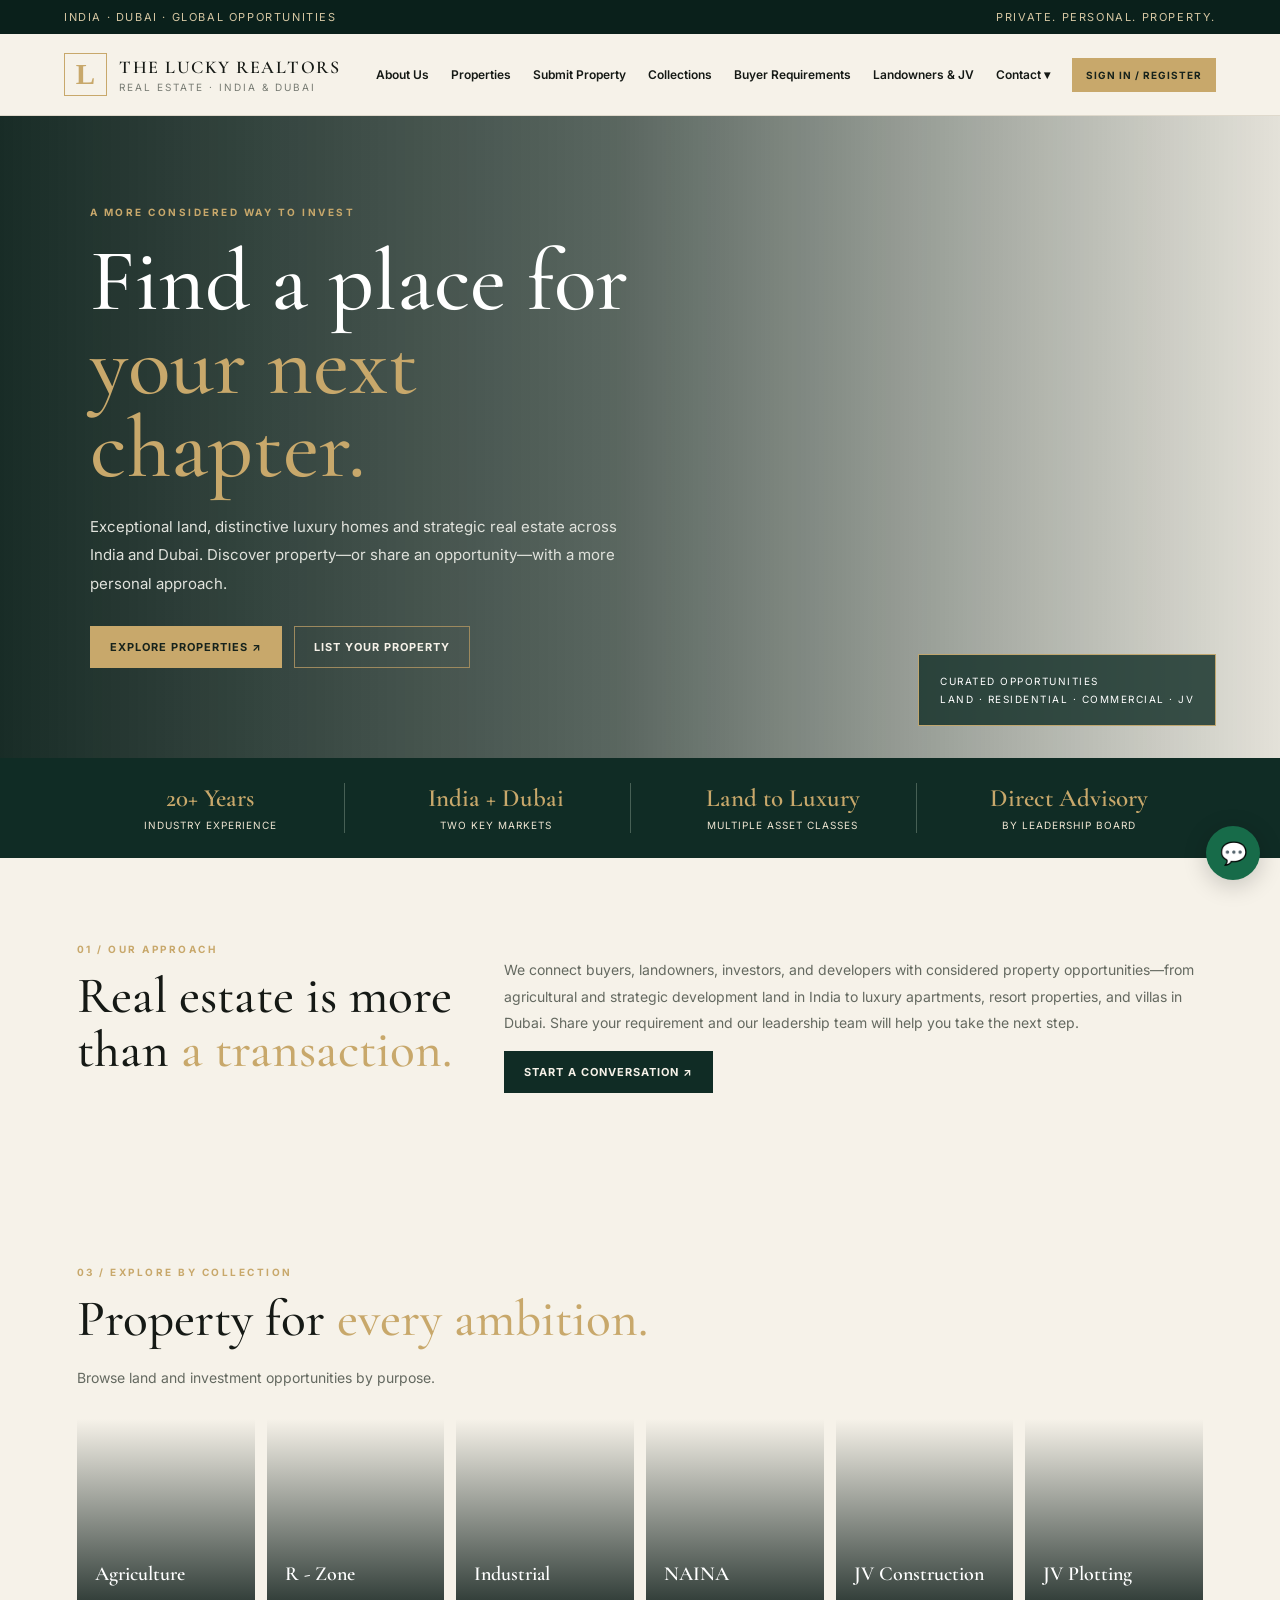
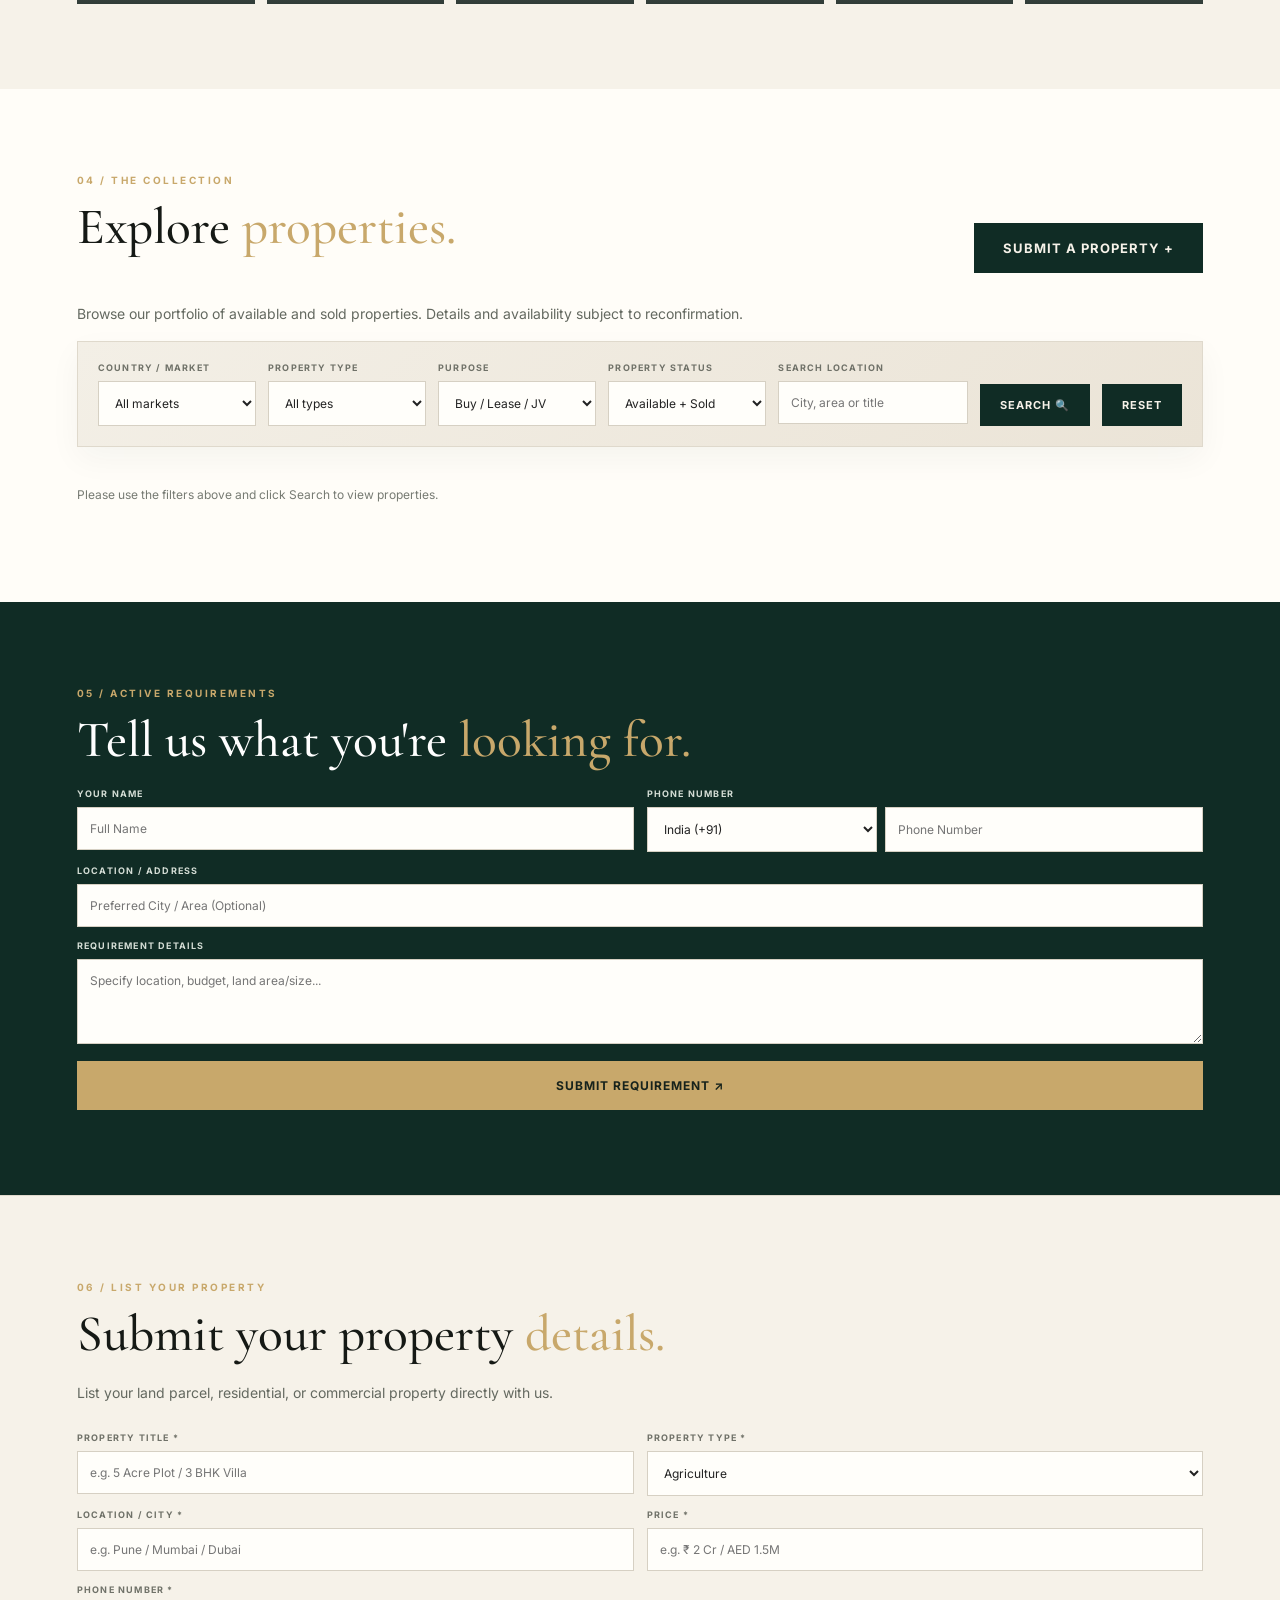
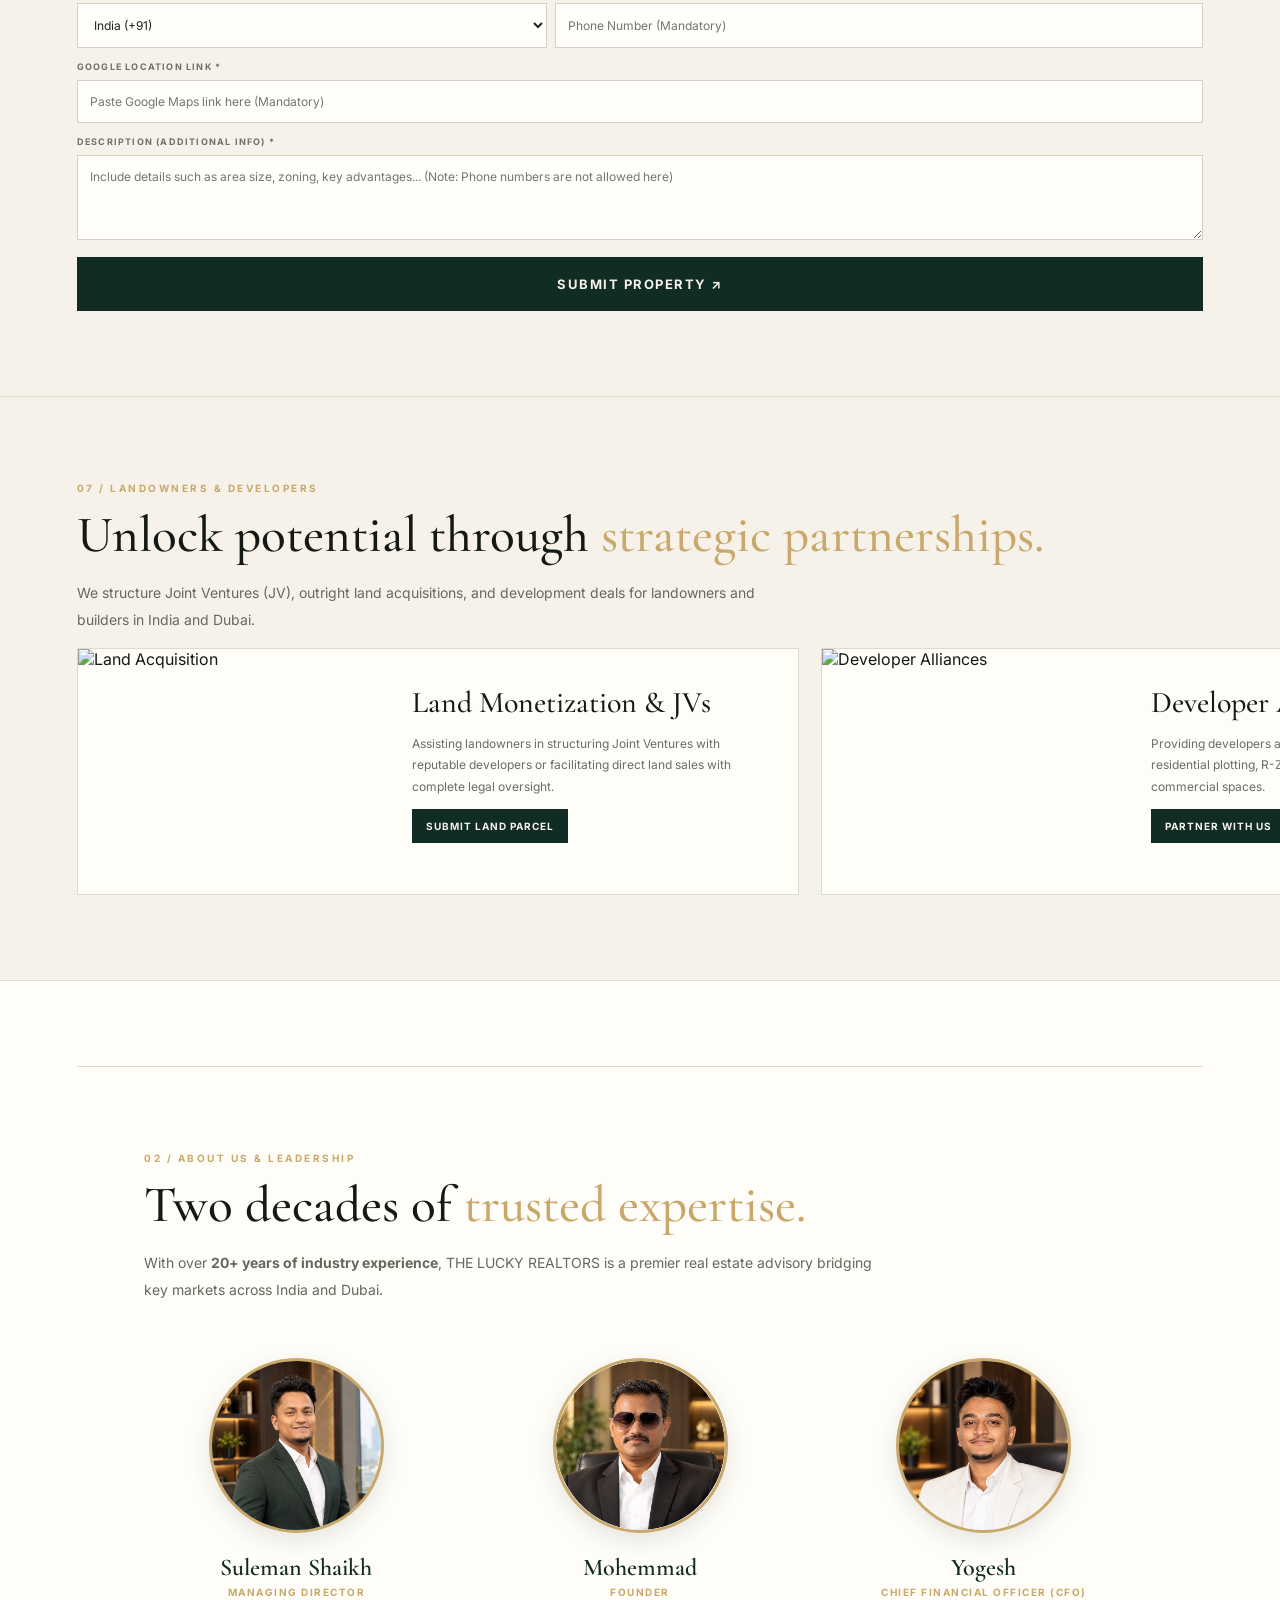
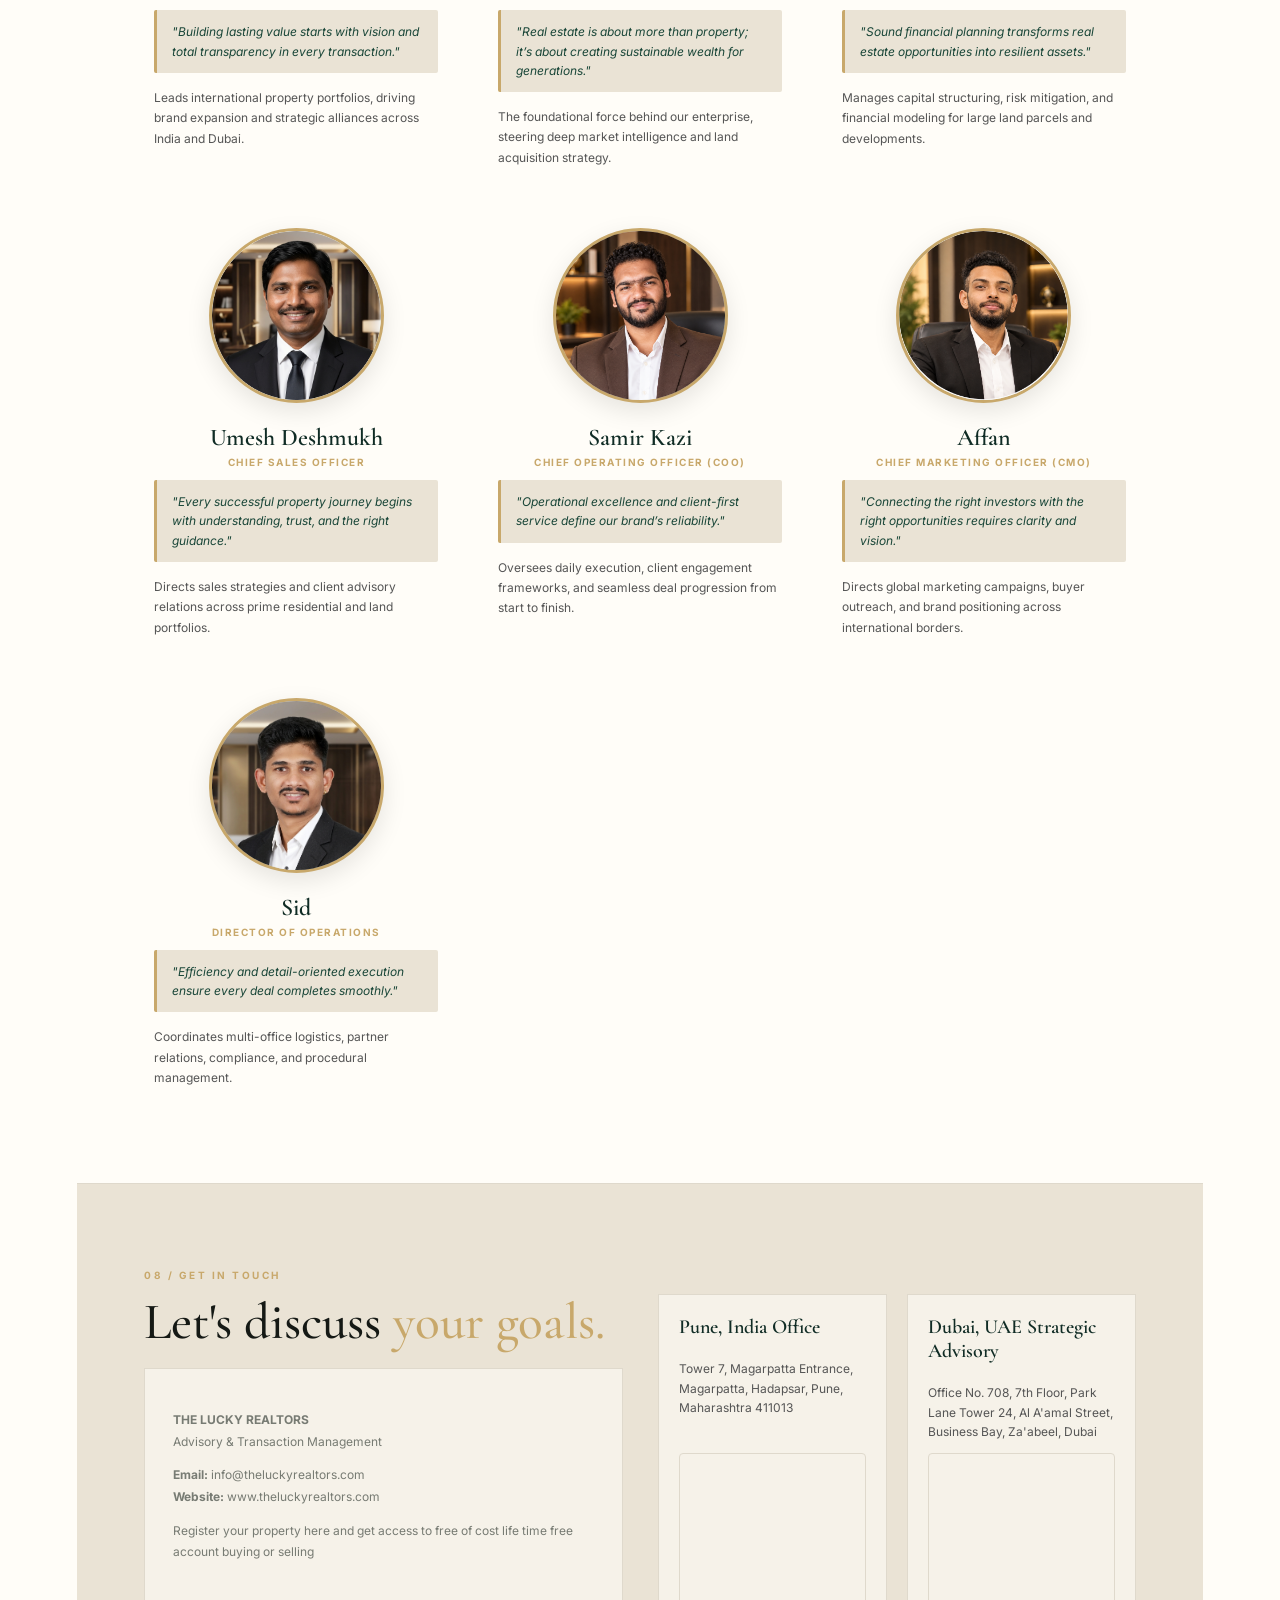
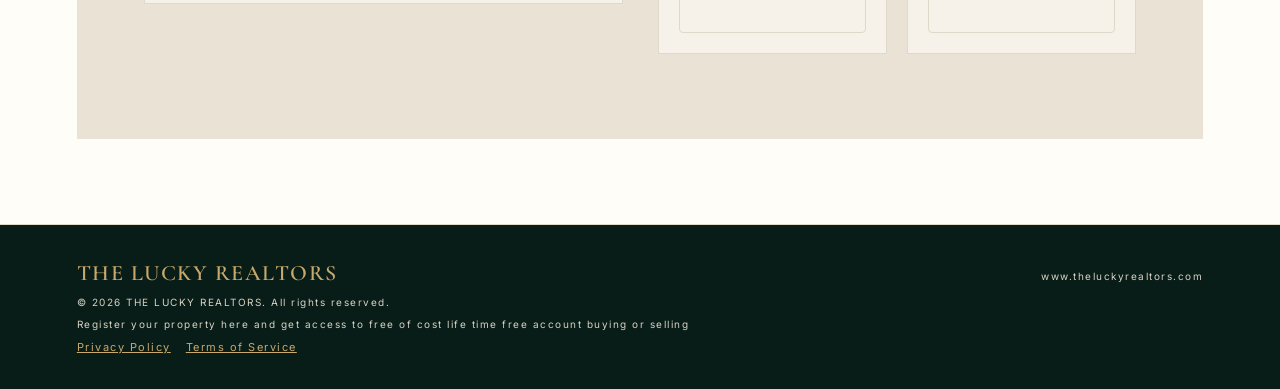
==== index.html @ 8f82de06 "Update index.html" ====
<!doctype html>
<html lang="en">
<head>
  <meta charset="utf-8">
  <meta name="viewport" content="width=device-width, initial-scale=1">
  <link rel="canonical" href="https://www.theluckyrealtors.com/">
  <meta name="description" content="Discover premium land, plots, luxury homes, villas, resorts, and commercial real estate in India and Dubai with THE LUCKY REALTORS.">
  <meta name="theme-color" content="#123b2c">
  
  <meta property="og:title" content="THE LUCKY REALTORS | Property, With Possibility">
  <meta property="og:description" content="Discover premium land, plots, luxury homes, villas, resorts, and commercial real estate in India and Dubai with THE LUCKY REALTORS.">
  <meta property="og:image" content="https://theluckyrealtors.com/Suleman.png">
  <meta property="og:url" content="https://www.theluckyrealtors.com/">
  <meta name="twitter:card" content="summary_large_image">
  <link rel="icon" type="image/svg+xml" href="data:image/svg+xml,<svg xmlns='http://www.w3.org/2000/svg' viewBox='0 0 100 100'><rect width='100' height='100' fill='%23123b2c'/><text x='50%25' y='55%25' dominant-baseline='central' text-anchor='middle' font-family='Georgia, serif' font-size='65' font-weight='bold' fill='%23c8a86b'>L</text></svg>">
  
  <link rel="preconnect" href="https://fonts.googleapis.com">
  <link rel="preconnect" href="https://fonts.gstatic.com" crossorigin>
  <link rel="preload" href="https://fonts.googleapis.com/css2?family=Cormorant+Garamond:wght@400;500;600;700&family=Inter:wght@400;500;600;700&display=swap" as="style">
  <link href="https://fonts.googleapis.com/css2?family=Cormorant+Garamond:wght@400;500;600;700&family=Inter:wght@400;500;600;700&display=swap" rel="stylesheet">
  <link rel="preload" as="image" href="Suleman.png" fetchpriority="high">
  <title>THE LUCKY REALTORS | Property, With Possibility</title>
  
  <style>
    :root {
      --green: #102c25;
      --green2: #194638;
      --gold: #c8a86b;
      --ivory: #f6f2e9;
      --ink: #151915;
      --muted: #777b73;
      --line: #dfd9cc;
      --white: #fff;
    }
    * { box-sizing: border-box; }
    html { scroll-behavior: smooth; }
    body { margin: 0; background: var(--ivory); color: var(--ink); font-family: Inter, Arial, sans-serif; }
    a { color: inherit; text-decoration: none; }
    button, input, select, textarea { font: inherit; }
    .topbar { padding: 10px 5%; background: #0a201b; color: #d6c7a3; display: flex; justify-content: space-between; gap: 10px; font-size: 11px; letter-spacing: 1.6px; text-transform: uppercase; }
    .header { padding: 19px 5%; display: flex; align-items: center; justify-content: space-between; background: var(--ivory); position: sticky; top: 0; z-index: 10; border-bottom: 1px solid var(--line); }
    .brand { display: flex; align-items: center; gap: 12px; }
    .monogram { width: 43px; height: 43px; border: 1px solid var(--gold); color: var(--gold); display: grid; place-items: center; font: 700 29px Georgia, serif; }
    .brandname { font: 600 18px 'Cormorant Garamond', serif; letter-spacing: 1.5px; }
    .brandname small { display: block; font: 10px Inter, sans-serif; letter-spacing: 2px; margin-top: 3px; color: var(--muted); }
    
    nav { display: flex; align-items: center; gap: 22px; font-size: 12px; font-weight: 600; }
    nav a:hover { color: #8d6a2e; }

    /* Contact Dropdown Styles */
    .dropdown { position: relative; display: inline-block; }
    .dropbtn { background: none; border: none; font: inherit; font-weight: 600; cursor: pointer; color: inherit; padding: 0; display: flex; align-items: center; gap: 4px; }
    .dropbtn:hover { color: #8d6a2e; }
    .dropdown-content { display: none; position: absolute; right: 0; background-color: var(--ivory); min-width: 170px; box-shadow: 0 12px 30px rgba(16,44,37,0.12); border: 1px solid var(--line); z-index: 20; }
    .dropdown-content a { color: var(--ink); padding: 12px 16px; text-decoration: none; display: block; font-size: 11px; font-weight: 600; text-transform: uppercase; letter-spacing: 1px; border-bottom: 1px solid var(--line); }
    .dropdown-content a:last-child { border-bottom: none; }
    .dropdown-content a:hover { background-color: #eee5d2; color: #8d6a2e; }
    .dropdown.show .dropdown-content { display: block; }

    .btn { display: inline-flex; align-items: center; justify-content: center; border: 1px solid var(--gold); padding: 13px 19px; background: var(--gold); color: #17231c; font-size: 11px; font-weight: 700; letter-spacing: 1px; text-transform: uppercase; cursor: pointer; transition: .2s; }
    .btn:hover { background: #d8bd87; }
    .btn.outline { background: transparent; color: var(--ivory); border-color: #9d895e; }
    .btn.dark { background: var(--green); color: var(--ivory); border-color: var(--green); }
    .btn.small { padding: 10px 13px; font-size: 10px; }
    .btn.disabled { background: #888; border-color: #888; color: #fff; cursor: not-allowed; opacity: 0.7; }
    .btn.danger { background: #a82323; color: white; border-color: #a82323; padding: 6px 10px; font-size: 10px; }
    .btn.success { background: #176b49; color: white; border-color: #176b49; padding: 6px 10px; font-size: 10px; }
    .btn.whatsapp { background: #176b49; color: white; border-color: #176b49; padding: 10px 14px; font-size: 10px; margin-top: 10px; width: 100%; display: inline-flex; gap: 6px; align-items: center; justify-content: center; }
    .menu { display: none; background: none; border: 0; font-size: 24px; cursor: pointer; }
    .hero { min-height: 590px; position: relative; display: flex; align-items: center; color: white; background: linear-gradient(90deg, rgba(8,29,24,.93), rgba(8,29,24,.66) 48%, rgba(8,29,24,.08)), url('https://images.unsplash.com/photo-1600607687939-ce8a6c25118c?auto=format&fit=crop&w=2000&q=85') center/cover; }
    .hero-inner { padding: 90px 7%; max-width: 780px; }
    .eyebrow, .section-label { font-size: 10px; letter-spacing: 2.5px; text-transform: uppercase; color: var(--gold); font-weight: 700; }
    .hero h1 { font: 500 clamp(48px, 7vw, 88px)/.95 'Cormorant Garamond', serif; margin: 22px 0; }
    .hero h1 em, h2 em { color: var(--gold); font-style: normal; }
    .hero p { font-size: 15px; line-height: 1.9; color: #e0e2dc; max-width: 550px; }
    .hero-actions { display: flex; gap: 12px; flex-wrap: wrap; margin-top: 28px; }
    .hero-badge { position: absolute; right: 5%; bottom: 32px; border: 1px solid #bfa66f; padding: 17px 21px; background: #102c25cc; font-size: 10px; letter-spacing: 1.5px; line-height: 1.8; }
    .trust { display: grid; grid-template-columns: repeat(4, 1fr); background: var(--green); color: #eee5d2; padding: 25px 6%; gap: 18px; }
    .trust div { text-align: center; border-right: 1px solid #476055; }
    .trust div:last-child { border: 0; }
    .trust strong { display: block; font: 600 25px 'Cormorant Garamond', serif; color: var(--gold); }
    .trust span { font-size: 10px; letter-spacing: 1px; text-transform: uppercase; }
    .section { padding: 85px 6%; }
    .intro { display: grid; grid-template-columns: .7fr 1.3fr; gap: 50px; align-items: start; }
    .section h2 { font: 500 clamp(36px, 4vw, 55px)/1.05 'Cormorant Garamond', serif; margin: 15px 0 18px; }
    .intro p, .section-desc { color: #646960; line-height: 1.9; font-size: 14px; max-width: 730px; }
    
    /* Updated Circular Team Profiles Styles */
    .about-bg { background: #fffdf8; border-top: 1px solid var(--line); border-bottom: 1px solid var(--line); }
    .board-grid { display: grid; grid-template-columns: repeat(3, 1fr); gap: 40px; margin-top: 45px; }
    .board-card { text-align: center; background: transparent; padding: 10px; }
    .leader-avatar { width: 175px; height: 175px; border-radius: 50%; object-fit: cover; object-position: top center; margin: 0 auto 20px; border: 3px solid var(--gold); box-shadow: 0 8px 25px rgba(0,0,0,0.1); display: block; background: #d9d6ca; }
    .board-card h3 { font: 600 24px 'Cormorant Garamond', serif; margin: 0 0 4px; color: var(--green); }
    .board-role { font-size: 10px; font-weight: 700; letter-spacing: 1.5px; text-transform: uppercase; color: var(--gold); margin-bottom: 12px; display: block; }
    .board-card blockquote { font-style: italic; font-size: 12px; line-height: 1.6; color: var(--green2); background: #eae3d5; padding: 12px 15px; border-left: 3px solid var(--gold); margin: 0 0 15px 0; text-align: left; border-radius: 2px; }
    .board-card p { font-size: 12px; color: #555; line-height: 1.7; margin: 0; text-align: left; }

    .categories { display: grid; grid-template-columns: repeat(6, 1fr); gap: 12px; margin-top: 28px; }
    .category { height: 185px; position: relative; display: flex; align-items: end; padding: 18px; color: white; background-size: cover; background-position: center; }
    .category:before { content: ''; position: absolute; inset: 0; background: linear-gradient(transparent, rgba(4,20,16,.82)); }
    .category span { position: relative; font: 600 20px 'Cormorant Garamond', serif; }
    .listing-wrap { background: #fffdf8; }
    .section-head { display: flex; align-items: end; justify-content: space-between; gap: 25px; margin-bottom: 28px; }
    .filters { display: grid; grid-template-columns: repeat(4, minmax(130px, 1fr)) minmax(170px, 1.2fr) auto auto; gap: 12px; padding: 20px; background: linear-gradient(135deg, #f3efe6, #ebe4d7); border: 1px solid var(--line); margin-bottom: 25px; box-shadow: 0 12px 30px rgba(16,44,37,.045); }
    .filters label, .form label { display: block; font-size: 9px; font-weight: 700; letter-spacing: 1.2px; color: #6f7168; text-transform: uppercase; }
    .filters select, .filters input, .form input, .form select, .form textarea { width: 100%; min-width: 0; margin-top: 8px; padding: 13px 12px; border: 1px solid #d6d0c3; border-radius: 0; background: #fffefa; color: #222; outline-color: var(--gold); font-size: 12px; }
    
    .property-grid { display: grid; grid-template-columns: repeat(3, 1fr); gap: 19px; }
    .property { border: 1px solid var(--line); background: white; min-width: 0; position: relative; overflow: hidden; transition: transform .25s ease, box-shadow .25s ease, border-color .25s ease; }
    .property:hover { transform: translateY(-4px); box-shadow: 0 18px 38px rgba(16,44,37,.12); border-color: #c8b98f; }
    .property-img { height: 235px; position: relative; background: #d9d6ca center/cover; transition: background-size .25s ease; }
    .property-img:after { content: ''; position: absolute; inset: 45% 0 0; background: linear-gradient(transparent, rgba(9,26,21,.18)); pointer-events: none; }
    .tag { position: absolute; z-index: 1; top: 14px; left: 14px; background: var(--green); color: white; padding: 9px 11px; font-size: 9px; text-transform: uppercase; letter-spacing: 1px; box-shadow: 0 3px 10px #0002; }
    .tag.sold-tag { background: #a82323; }
    .property-body { padding: 20px; }
    .property-body h3 { font: 600 26px/1.05 'Cormorant Garamond', serif; margin: 0 0 8px; }
    .place { font-size: 11px; color: var(--muted); }
    .price { font: 600 22px 'Cormorant Garamond', serif; color: #8d6a2e; margin: 16px 0 8px; }
    .meta { display: flex; gap: 12px; flex-wrap: wrap; border-top: 1px solid var(--line); padding-top: 13px; font-size: 10px; color: #686b62; }
    .property-body .btn { margin-top: 17px; width: 100%; }
    .status { font-size: 12px; color: var(--muted); padding: 15px 0; }
    .dashboard { background: #fffdf8; border: 1px solid var(--line); margin: 40px 6%; padding: 30px; display: none; }
    .dashboard.active { display: block; }
    .user-badge { display: flex; justify-content: space-between; align-items: center; background: var(--green); color: white; padding: 20px; margin-bottom: 25px; }
    .user-badge h3 { font: 600 24px 'Cormorant Garamond', serif; margin: 0 0 5px; color: var(--gold); }
    .user-badge p { margin: 0; font-size: 12px; color: #d4ddd5; }
    .prop-table { width: 100%; border-collapse: collapse; margin-top: 15px; font-size: 12px; }
    .prop-table th, .prop-table td { padding: 12px; border: 1px solid var(--line); text-align: left; }
    .prop-table th { background: #ebe4d7; font-weight: 700; text-transform: uppercase; font-size: 10px; }
    .requirements { background: var(--green); color: white; }
    .requirements .section-desc { color: #d4ddd5; }
    .submit-prop-sec { background: var(--ivory); border-top: 1px solid var(--line); border-bottom: 1px solid var(--line); }
    .feature-grid { display: grid; grid-template-columns: 1fr 1fr; gap: 22px; }
    .feature { display: grid; grid-template-columns: 43% 57%; background: #fffdf8; border: 1px solid var(--line); }
    .feature img { width: 100%; height: 100%; min-height: 245px; object-fit: cover; }
    .feature > div { padding: 25px; }
    .feature h3 { font: 500 30px 'Cormorant Garamond', serif; margin: 10px 0; }
    .feature p { font-size: 12px; line-height: 1.8; color: #6a6d65; }
    .contact { background: #eae3d5; display: grid; grid-template-columns: 1fr 1fr; gap: 35px; align-items: start; }
    .contact-panel { padding: 28px; background: var(--ivory); border: 1px solid var(--line); }
    .contact-panel p { font-size: 12px; color: var(--muted); line-height: 1.8; }
    .offices-grid { display: grid; grid-template-columns: 1fr 1fr; gap: 20px; margin-top: 25px; }
    .office-card { background: var(--ivory); border: 1px solid var(--line); padding: 20px; display: flex; flex-direction: column; }
    .office-card h4 { font: 600 20px 'Cormorant Garamond', serif; margin: 0 0 8px; color: var(--green); }
    .office-card p { font-size: 12px; color: #555; line-height: 1.6; margin-bottom: 12px; }
    .map-frame { width: 100%; height: 180px; border: 1px solid var(--line); border-radius: 4px; overflow: hidden; margin-top: auto; }
    .map-frame iframe { width: 100%; height: 100%; border: 0; }
    .footer { background: #081d18; color: #d8d2c3; padding: 35px 6%; display: flex; justify-content: space-between; gap: 20px; flex-wrap: wrap; font-size: 10px; letter-spacing: 1.5px; }
    .footer b { font: 600 22px 'Cormorant Garamond', serif; color: var(--gold); }
    .footer-links { display: flex; gap: 15px; margin-top: 10px; font-size: 11px; }
    .footer-links a { color: var(--gold); text-decoration: underline; }
    .float { position: fixed; right: 20px; bottom: 20px; z-index: 11; border-radius: 50%; width: 54px; height: 54px; display: grid; place-items: center; background: #176b49; color: white; font-size: 22px; box-shadow: 0 5px 25px #0003; }
    .modal { position: fixed; inset: 0; background: #071a16b8; display: none; align-items: center; justify-content: center; padding: 18px; z-index: 30; }
    .modal.open { display: flex; }
    .modal-box { background: var(--ivory); width: min(560px, 100%); max-height: 90vh; overflow: auto; padding: 30px; position: relative; box-shadow: 0 20px 80px #0004; }
    .modal-box h2 { font: 500 38px 'Cormorant Garamond', serif; margin: 8px 0; }
    .modal-box p { font-size: 12px; color: #6d7068; line-height: 1.7; }
    .close { position: absolute; right: 15px; top: 13px; border: 0; background: none; font-size: 25px; cursor: pointer; }
    .form { display: grid; grid-template-columns: 1fr 1fr; gap: 13px; }
    .form .full { grid-column: 1/-1; }
    .form textarea { min-height: 85px; resize: vertical; }
    .phone-group { display: flex; gap: 8px; }
    .phone-group select { width: 42%; }
    .phone-group input { width: 58%; }
    .notice { font-size: 11px!important; color: #8a6a30!important; }
    .empty { grid-column: 1/-1; text-align: center; padding: 30px; background: #f5f1e8; color: #777; }
    .auth-tabs { display: flex; border-bottom: 1px solid var(--line); margin-bottom: 20px; }
    .auth-tab { flex: 1; padding: 12px; background: none; border: none; font-size: 11px; font-weight: 700; letter-spacing: 1px; text-transform: uppercase; cursor: pointer; color: var(--muted); border-bottom: 2px solid transparent; }
    .auth-tab.active { color: var(--green); border-bottom-color: var(--gold); background: #f0ebe1; }
    .auth-view { display: none; }
    .auth-view.active { display: grid; }
    .link-btn { background: none; border: none; padding: 0; font-size: 11px; color: var(--gold); cursor: pointer; text-decoration: underline; }
    .success-modal { position: fixed; inset: 0; background: rgba(8,29,24,0.85); display: none; align-items: center; justify-content: center; padding: 20px; z-index: 50; }
    .success-modal.open { display: flex; }
    .success-box { background: var(--ivory); border: 2px solid var(--gold); width: min(500px, 100%); padding: 35px; text-align: center; box-shadow: 0 25px 60px rgba(0,0,0,0.5); }
    .success-box h2 { font: 600 32px 'Cormorant Garamond', serif; color: var(--green); margin-bottom: 12px; }
    .success-box p { font-size: 13px; line-height: 1.8; color: #444; margin-bottom: 24px; }
    @media(max-width: 900px) {
      nav { gap: 12px; font-size: 10px; }
      .categories { grid-template-columns: repeat(3, 1fr); }
      .property-grid, .board-grid, .offices-grid { grid-template-columns: repeat(2, 1fr); }
      .filters { grid-template-columns: repeat(2, minmax(0, 1fr)); padding: 14px; gap: 12px; }
      .feature-grid { grid-template-columns: 1fr; }
      .trust { grid-template-columns: repeat(2, 1fr); }
      .trust div:nth-child(2) { border: 0; }
      .hero-badge { display: none; }
    }
    @media(max-width: 650px) {
      .topbar { font-size: 9px; }
      .header { padding: 14px 5%; }
      .menu { display: block; }
      nav { display: none; position: absolute; top: 100%; left: 0; right: 0; background: var(--ivory); padding: 20px; flex-direction: column; align-items: stretch; border-bottom: 1px solid var(--line); }
      nav.open { display: flex; }
      .hero { min-height: 570px; }
      .hero-inner { padding: 65px 6%; }
      .section { padding: 58px 5%; }
      .intro, .contact, .board-grid, .offices-grid { grid-template-columns: 1fr; gap: 20px; }
      .categories { grid-template-columns: repeat(2, 1fr); }
      .category { height: 145px; }
      .property-grid { grid-template-columns: 1fr; }
      .filters { grid-template-columns: 1fr 1fr; padding: 13px; gap: 11px; }
      .form { grid-template-columns: 1fr; }
      .form .full { grid-column: auto; }
      .trust { padding: 22px 4%; }
      .trust strong { font-size: 22px; }
      .board-grid { grid-template-columns: 1fr; }
    }
  </style>
</head>
<body>
<div class="topbar">
  <span>INDIA · DUBAI · GLOBAL OPPORTUNITIES</span>
  <span>PRIVATE. PERSONAL. PROPERTY.</span>
</div>
<header class="header">
  <a class="brand" href="#home">
    <span class="monogram">L</span>
    <span class="brandname">THE LUCKY REALTORS<small>REAL ESTATE · INDIA & DUBAI</small></span>
  </a>
  <button class="menu" id="menuBtn" aria-label="Open menu">☰</button>
  <nav id="nav">
    <a href="#about">About Us</a>
    <a href="#properties">Properties</a>
    <a href="#submit-property">Submit Property</a>
    <a href="#categories">Collections</a>
    <a href="#requirements">Buyer Requirements</a>
    <a href="#partners">Landowners & JV</a>
    <div class="dropdown" id="contactDropdown">
      <button class="dropbtn" id="contactDropBtn" aria-haspopup="true" aria-expanded="false">Contact ▾</button>
      <div class="dropdown-content">
        <a href="#contact" onclick="closeContactDropdown()">Locate Us</a>
        <a href="#about" onclick="closeContactDropdown()">Management Team</a>
      </div>
    </div>
    <button class="btn small" id="authBtn">Sign in / Register</button>
  </nav>
</header>
<main id="home">
  <section class="hero">
    <div class="hero-inner">
      <div class="eyebrow">A MORE CONSIDERED WAY TO INVEST</div>
      <h1>Find a place for<br><em>your next chapter.</em></h1>
      <p>Exceptional land, distinctive luxury homes and strategic real estate across India and Dubai. Discover property—or share an opportunity—with a more personal approach.</p>
      <div class="hero-actions">
        <a class="btn" href="#properties">Explore properties ↗</a>
        <a class="btn outline" href="#submit-property">List your property</a>
      </div>
    </div>
    <div class="hero-badge">CURATED OPPORTUNITIES<br><span>LAND · RESIDENTIAL · COMMERCIAL · JV</span></div>
  </section>
  <div class="trust">
    <div><strong>20+ Years</strong><span>Industry Experience</span></div>
    <div><strong>India + Dubai</strong><span>Two Key Markets</span></div>
    <div><strong>Land to Luxury</strong><span>Multiple Asset Classes</span></div>
    <div><strong>Direct Advisory</strong><span>By Leadership Board</span></div>
  </div>
  <section class="section intro">
    <div>
      <div class="section-label">01 / OUR APPROACH</div>
      <h2>Real estate is more than <em>a transaction.</em></h2>
    </div>
    <div>
      <p>We connect buyers, landowners, investors, and developers with considered property opportunities—from agricultural and strategic development land in India to luxury apartments, resort properties, and villas in Dubai. Share your requirement and our leadership team will help you take the next step.</p>
      <a href="#contact" class="btn dark">Start a conversation ↗</a>
    </div>
  </section>
  <section class="dashboard" id="userDashboard">
    <div class="user-badge">
      <div>
        <h3 id="dashName">Welcome User</h3>
        <p id="dashFirm">Firm Name: N/A</p>
        <p id="dashEmail">Email: user@example.com</p>
      </div>
      <div>
        <span id="dashRole" style="background:var(--gold); color:#111; padding:4px 8px; font-size:10px; font-weight:700; text-transform:uppercase;">USER</span>
        <div style="font-size:11px; margin-top:8px;" id="dashId">ID: TLR-USER-000000</div>
      </div>
    </div>
    <div style="display:flex; justify-content:space-between; align-items:center; margin-bottom:15px; flex-wrap:wrap; gap:10px;">
      <h3 style="font: 600 28px 'Cormorant Garamond', serif; margin:0;" id="dashTitle">Control Panel</h3>
      <div id="adminTabButtons" style="display:none; gap:8px;">
        <button class="btn small dark" id="tabAllProps" onclick="switchAdminTab('all')">All Properties</button>
        <button class="btn small outline" id="tabAdminProps" onclick="switchAdminTab('admin')" style="background:#102c25; color:#c8a86b;">Admin Properties</button>
        <button class="btn small outline" id="tabVendorProps" onclick="switchAdminTab('vendor')" style="background:#102c25; color:#c8a86b;">Vendor Properties</button>
      </div>
      <a class="btn dark small" href="#submit-property">+ Add New Property</a>
    </div>
    <table class="prop-table">
      <thead>
        <tr>
          <th>Property ID</th>
          <th>Title & Source</th>
          <th>Location</th>
          <th>Price</th>
          <th>Status</th>
          <th>Actions</th>
        </tr>
      </thead>
      <tbody id="dashPropList">
        <tr><td colspan="6" style="text-align:center;">No properties found.</td></tr>
      </tbody>
    </table>
  </section>
  <section class="section" id="categories">
    <div class="section-label">03 / EXPLORE BY COLLECTION</div>
    <h2>Property for <em>every ambition.</em></h2>
    <p class="section-desc">Browse land and investment opportunities by purpose.</p>
    <div class="categories">
      <a class="category" style="background-image:url('https://images.unsplash.com/photo-1500382017468-9049fed747ef?auto=format&fit=crop&w=700&q=80')" href="#properties" data-type="Agriculture"><span>Agriculture</span></a>
      <a class="category" style="background-image:url('https://images.unsplash.com/photo-1500382017468-9049fed747ef?auto=format&fit=crop&w=700&q=80')" href="#properties" data-type="R - Zone"><span>R - Zone</span></a>
      <a class="category" style="background-image:url('https://images.unsplash.com/photo-1487958449943-2429e8be8625?auto=format&fit=crop&w=700&q=80')" href="#properties" data-type="Industrial"><span>Industrial</span></a>
      <a class="category" style="background-image:url('https://images.unsplash.com/photo-1500382017468-9049fed747ef?auto=format&fit=crop&w=700&q=80')" href="#properties" data-type="NAINA"><span>NAINA</span></a>
      <a class="category" style="background-image:url('https://images.unsplash.com/photo-1486406146926-c627a92ad1ab?auto=format&fit=crop&w=700&q=80')" href="#properties" data-type="JV Construction"><span>JV Construction</span></a>
      <a class="category" style="background-image:url('https://images.unsplash.com/photo-1500382017468-9049fed747ef?auto=format&fit=crop&w=700&q=80')" href="#properties" data-type="JV Plotting"><span>JV Plotting</span></a>
    </div>
  </section>
  <section class="section listing-wrap" id="properties">
    <div class="section-head">
      <div>
        <div class="section-label">04 / THE COLLECTION</div>
        <h2>Explore <em>properties.</em></h2>
      </div>
      <a class="btn dark" href="#submit-property" style="font-size:13px; padding:16px 28px;">SUBMIT A PROPERTY +</a>
    </div>
    <p class="section-desc">Browse our portfolio of available and sold properties. Details and availability subject to reconfirmation.</p>
    
    <div class="filters">
      <div>
        <label for="countryFilter">Country / Market</label>
        <select id="countryFilter">
          <option value="">All markets</option>
          <option>India</option>
          <option>UAE</option>
          <option>Dubai</option>
        </select>
      </div>
      <div>
        <label for="typeFilter">Property Type</label>
        <select id="typeFilter">
          <option value="">All types</option>
          <option>Agriculture</option>
          <option>R - Zone</option>
          <option>Industrial</option>
          <option>NAINA</option>
          <option>JV Construction</option>
          <option>JV Plotting</option>
        </select>
      </div>
      <div>
        <label for="purposeFilter">Purpose</label>
        <select id="purposeFilter">
          <option value="">Buy / Lease / JV</option>
          <option>Sale</option>
          <option>Lease</option>
          <option>JV</option>
        </select>
      </div>
      <div>
        <label for="statusFilter">Property Status</label>
        <select id="statusFilter">
          <option value="">Available + Sold</option>
          <option value="available">Available</option>
          <option value="sold">Sold</option>
        </select>
      </div>
      <div>
        <label for="searchFilter">Search Location</label>
        <input id="searchFilter" placeholder="City, area or title" aria-label="Search location or title">
      </div>
      <button class="btn dark" id="searchBtn" style="height:42px; margin-top:auto;">Search 🔍</button>
      <button class="btn dark" id="clearFilters" style="height:42px; margin-top:auto;">Reset</button>
    </div>
    <div class="status" id="listingStatus">Please use the filters above and click Search to view properties.</div>
    <div class="property-grid" id="propertyGrid"></div>
  </section>
  <section class="section requirements" id="requirements">
    <div class="section-label">05 / ACTIVE REQUIREMENTS</div>
    <h2>Tell us what you're <em>looking for.</em></h2>
    
    <form class="form" id="reqForm" style="margin-top:20px;">
      <div>
        <label for="reqName" style="color:#d4ddd5;">Your Name</label>
        <input type="text" id="reqName" required placeholder="Full Name" aria-label="Your Name">
      </div>
      <div>
        <label for="reqPhone" style="color:#d4ddd5;">Phone Number</label>
        <div class="phone-group">
          <select id="reqCountryCode" aria-label="Country Code" required>
            <option value="+91" selected>India (+91)</option>
            <option value="+971">Dubai / UAE (+971)</option>
            <option value="+965">Kuwait (+965)</option>
            <option value="+966">Saudi Arabia (+966)</option>
            <option value="+974">Qatar (+974)</option>
            <option value="+968">Oman (+968)</option>
            <option value="+973">Bahrain (+973)</option>
          </select>
          <input type="tel" id="reqPhone" required placeholder="Phone Number" aria-label="Phone Number">
        </div>
      </div>
      <div class="full">
        <label for="reqLocation" style="color:#d4ddd5;">Location / Address</label>
        <input type="text" id="reqLocation" placeholder="Preferred City / Area (Optional)" aria-label="Location / Address">
      </div>
      <div class="full">
        <label for="reqDetails" style="color:#d4ddd5;">Requirement Details</label>
        <textarea id="reqDetails" required placeholder="Specify location, budget, land area/size..." aria-label="Requirement Details"></textarea>
      </div>
      <div class="full">
        <button type="submit" class="btn" style="width:100%; padding:16px; font-size:12px;">Submit Requirement ↗</button>
      </div>
    </form>
  </section>
  <section class="section submit-prop-sec" id="submit-property">
    <div class="section-label">06 / LIST YOUR PROPERTY</div>
    <h2>Submit your property <em>details.</em></h2>
    <p class="section-desc">List your land parcel, residential, or commercial property directly with us.</p>
    
    <form class="form" id="submitPropertyForm" style="margin-top:25px;">
      <div>
        <label for="propTitle">Property Title *</label>
        <input type="text" id="propTitle" required placeholder="e.g. 5 Acre Plot / 3 BHK Villa" aria-label="Property Title">
      </div>
      <div>
        <label for="propType">Property Type *</label>
        <select id="propType" aria-label="Property Type">
          <option>Agriculture</option>
          <option>R - Zone</option>
          <option>Industrial</option>
          <option>NAINA</option>
          <option>JV Construction</option>
          <option>JV Plotting</option>
        </select>
      </div>
      <div>
        <label for="propLocation">Location / City *</label>
        <input type="text" id="propLocation" required placeholder="e.g. Pune / Mumbai / Dubai" aria-label="Location or City">
      </div>
      <div>
        <label for="propPrice">Price *</label>
        <input type="text" id="propPrice" required placeholder="e.g. ₹ 2 Cr / AED 1.5M" aria-label="Price">
      </div>
      <div class="full">
        <label for="propPhone">Phone Number *</label>
        <div class="phone-group">
          <select id="propCountryCode" aria-label="Country Code" required>
            <option value="+91" selected>India (+91)</option>
            <option value="+971">Dubai / UAE (+971)</option>
            <option value="+965">Kuwait (+965)</option>
            <option value="+966">Saudi Arabia (+966)</option>
          </select>
          <input type="tel" id="propPhone" required placeholder="Phone Number (Mandatory)" aria-label="Phone Number">
        </div>
      </div>
      <div class="full">
        <label for="propMapLink">Google Location Link *</label>
        <input type="url" id="propMapLink" required placeholder="Paste Google Maps link here (Mandatory)" aria-label="Google Location Link">
      </div>
      <div class="full">
        <label for="propDescription">Description (Additional Info) *</label>
        <textarea id="propDescription" required placeholder="Include details such as area size, zoning, key advantages... (Note: Phone numbers are not allowed here)" aria-label="Description"></textarea>
      </div>
      <div class="full">
        <button type="submit" class="btn dark" style="width:100%; padding:18px; font-size:13px; letter-spacing:1.5px;">Submit Property ↗</button>
      </div>
    </form>
  </section>
  <section class="section" id="partners">
    <div class="section-label">07 / LANDOWNERS & DEVELOPERS</div>
    <h2>Unlock potential through <em>strategic partnerships.</em></h2>
    <p class="section-desc">We structure Joint Ventures (JV), outright land acquisitions, and development deals for landowners and builders in India and Dubai.</p>
    <div class="feature-grid">
      <div class="feature">
        <img src="https://images.unsplash.com/photo-1500382017468-9049fed747ef?auto=format&fit=crop&w=700&q=80" alt="Land Acquisition" width="350" height="245">
        <div>
          <h3>Land Monetization & JVs</h3>
          <p>Assisting landowners in structuring Joint Ventures with reputable developers or facilitating direct land sales with complete legal oversight.</p>
          <a class="btn small dark" href="#submit-property">Submit Land Parcel</a>
        </div>
      </div>
      <div class="feature">
        <img src="https://images.unsplash.com/photo-1486406146926-c627a92ad1ab?auto=format&fit=crop&w=700&q=80" alt="Developer Alliances" width="350" height="245">
        <div>
          <h3>Developer Alliances</h3>
          <p>Providing developers access to prime land banks for residential plotting, R-Zone development, NAINA projects, and commercial spaces.</p>
          <a href="#contact" class="btn small dark">Partner With Us</a>
        </div>
      </div>
    </div>
  </section>

  <!-- UPDATED ABOUT US & LEADERSHIP SECTION WITH 7 MEMBERS IN EXACT ORDER -->
  <section class="section about-bg" id="about">
    <section class="section about-bg" id="about">
    <div class="section-label">02 / ABOUT US & LEADERSHIP</div>
    <h2>Two decades of <em>trusted expertise.</em></h2>
    <p class="section-desc">With over <strong>20+ years of industry experience</strong>, THE LUCKY REALTORS is a premier real estate advisory bridging key markets across India and Dubai.</p>
    
    <div class="board-grid">
      <!-- 1st: Suleman Shaikh -->
      <div class="board-card">
        <img src="Suleman%20Shaikh.png" alt="Suleman Shaikh" class="leader-avatar" fetchpriority="high">
        <h3>Suleman Shaikh</h3>
        <span class="board-role">Managing Director</span>
        <blockquote>"Building lasting value starts with vision and total transparency in every transaction."</blockquote>
        <p>Leads international property portfolios, driving brand expansion and strategic alliances across India and Dubai.</p>
      </div>

      <!-- 2nd: Mohemmad -->
      <div class="board-card">
        <img src="Mohemmad.png" alt="Mohemmad" class="leader-avatar">
        <h3>Mohemmad</h3>
        <span class="board-role">Founder</span>
        <blockquote>"Real estate is about more than property; it’s about creating sustainable wealth for generations."</blockquote>
        <p>The foundational force behind our enterprise, steering deep market intelligence and land acquisition strategy.</p>
      </div>

      <!-- 3rd: Yogesh -->
      <div class="board-card">
        <img src="Yogesh.png" alt="Yogesh" class="leader-avatar">
        <h3>Yogesh</h3>
        <span class="board-role">Chief Financial Officer (CFO)</span>
        <blockquote>"Sound financial planning transforms real estate opportunities into resilient assets."</blockquote>
        <p>Manages capital structuring, risk mitigation, and financial modeling for large land parcels and developments.</p>
      </div>

      <!-- 4th: Umesh Deshmukh -->
      <div class="board-card">
        <img src="Umesh%20Deshmukh.png" alt="Umesh Deshmukh" class="leader-avatar">
        <h3>Umesh Deshmukh</h3>
        <span class="board-role">CHIEF SALES OFFICER</span>
        <blockquote>"Every successful property journey begins with understanding, trust, and the right guidance."</blockquote>
        <p>Directs sales strategies and client advisory relations across prime residential and land portfolios.</p>
      </div>

      <!-- 5th: Samir Kazi -->
      <div class="board-card">
        <img src="Samir%20Kazi.png" alt="Samir Kazi" class="leader-avatar">
        <h3>Samir Kazi</h3>
        <span class="board-role">Chief Operating Officer (COO)</span>
        <blockquote>"Operational excellence and client-first service define our brand’s reliability."</blockquote>
        <p>Oversees daily execution, client engagement frameworks, and seamless deal progression from start to finish.</p>
      </div>

      <!-- 6th: Affan -->
      <div class="board-card">
        <img src="Affan.png" alt="Affan" class="leader-avatar">
        <h3>Affan</h3>
        <span class="board-role">Chief Marketing Officer (CMO)</span>
        <blockquote>"Connecting the right investors with the right opportunities requires clarity and vision."</blockquote>
        <p>Directs global marketing campaigns, buyer outreach, and brand positioning across international borders.</p>
      </div>

      <!-- 7th: Sid -->
      <div class="board-card">
        <img src="Sid.png" alt="Sid" class="leader-avatar">
        <h3>Sid</h3>
        <span class="board-role">Director of Operations</span>
        <blockquote>"Efficiency and detail-oriented execution ensure every deal completes smoothly."</blockquote>
        <p>Coordinates multi-office logistics, partner relations, compliance, and procedural management.</p>
      </div>
    </div>
  </section>

  <section class="section contact" id="contact">
    <div>
      <div class="section-label">08 / GET IN TOUCH</div>
      <h2>Let's discuss <em>your goals.</em></h2>
      <div class="contact-panel">
        <p><strong>THE LUCKY REALTORS</strong><br>Advisory & Transaction Management</p>
        <p><strong>Email:</strong> info@theluckyrealtors.com<br><strong>Website:</strong> www.theluckyrealtors.com</p>
        <p>Register your property here and get access to free of cost life time free account buying or selling</p>
      </div>
    </div>
    <div class="offices-grid">
      <div class="office-card">
        <h4>Pune, India Office</h4>
        <p>Tower 7, Magarpatta Entrance, Magarpatta, Hadapsar, Pune, Maharashtra 411013</p>
        <div class="map-frame">
          <iframe title="Pune Office Map" src="https://www.google.com/maps/embed?pb=!1m18!1m12!1m3!1d3783.1812!2d73.926!3d18.515!2m3!1f0!2f0!3f0!3m2!1i1024!2i768!4f13.1!3m3!1m2!1s0x0%3A0x0!2sMTjCsDMwJzU0LjAiTiA3M8KwNTUnMzMuNiJF!5e0!3m2!1sen!2sin!4v1600000000000!5m2!1sen!2sin" allowfullscreen="" loading="lazy"></iframe>
        </div>
      </div>
      <div class="office-card">
        <h4>Dubai, UAE Strategic Advisory</h4>
        <p>Office No. 708, 7th Floor, Park Lane Tower 24, Al A'amal Street, Business Bay, Za'abeel, Dubai</p>
        <div class="map-frame">
          <iframe title="Dubai Office Map" src="https://www.google.com/maps/embed?pb=!1m18!1m12!1m3!1d3610.15!2d55.275!3d25.185!2m3!1f0!2f0!3f0!3m2!1i1024!2i768!4f13.1!3m3!1m2!1s0x0%3A0x0!2sMjXCsDExJzA2LjAiTiA1NcKwMTYnMzAuMCJF!5e0!3m2!1sen!2sin!4v1600000000000!5m2!1sen!2sin" allowfullscreen="" loading="lazy"></iframe>
        </div>
      </div>
    </div>
  </section>
</main>
<footer class="footer">
  <div>
    <b>THE LUCKY REALTORS</b>
    <p>© 2026 THE LUCKY REALTORS. All rights reserved.</p>
    <p>Register your property here and get access to free of cost life time free account buying or selling</p>
    <div class="footer-links">
      <a href="#about">Privacy Policy</a>
      <a href="#about">Terms of Service</a>
    </div>
  </div>
  <div>
    <p><a href="https://www.theluckyrealtors.com" rel="noopener" target="_blank">www.theluckyrealtors.com</a></p>
  </div>
</footer>
<a href="#contact" class="float" aria-label="Contact via WhatsApp or Phone">💬</a>
<div class="success-modal" id="successModal">
  <div class="success-box">
    <h2 id="successTitle">Submission Successful!</h2>
    <p id="successMessage">Your request has been successfully submitted.</p>
    <div id="successWhatsappContainer" style="margin-bottom: 20px; display: none;">
      <a id="successWhatsappBtn" class="btn whatsapp" href="#" target="_blank" rel="noopener">💬 Notify Admin on WhatsApp Now</a>
    </div>
    <button class="btn dark" onclick="closeSuccessModal()" style="width:100%;">OK, Continue</button>
  </div>
</div>
<div class="modal" id="registerModal" role="dialog" aria-modal="true" aria-label="Authentication Modal">
  <div class="modal-box">
    <button class="close" data-close aria-label="Close Modal">×</button>
    
    <div class="auth-tabs">
      <button class="auth-tab active" onclick="switchAuthTab('signin')">Sign In</button>
      <button class="auth-tab" onclick="switchAuthTab('register')">Register</button>
      <button class="auth-tab" onclick="switchAuthTab('forgot')">Forgot Password</button>
    </div>
    <form class="form auth-view active" id="loginForm">
      <div class="full">
        <label for="loginEmail">Email Address</label>
        <input type="email" id="loginEmail" required placeholder="email@example.com" aria-label="Email Address">
      </div>
      <div class="full">
        <label for="loginPassword">Password</label>
        <input type="password" id="loginPassword" required placeholder="Enter your password" aria-label="Password">
      </div>
      <div class="full" style="text-align:right;">
        <button type="button" class="link-btn" onclick="switchAuthTab('forgot')">Forgot Password?</button>
      </div>
      <div class="full">
        <button type="submit" class="btn dark" style="width:100%;">Sign In</button>
      </div>
    </form>
    <form class="form auth-view" id="registerForm">
      <div class="full">
        <label for="regName">Full Name</label>
        <input type="text" id="regName" required placeholder="Your Name" aria-label="Full Name">
      </div>
      <div class="full">
        <label for="regFirm">Firm Name / Agency Name</label>
        <input type="text" id="regFirm" placeholder="Company / Agency Name (Optional)" aria-label="Firm Name">
      </div>
      <div class="full">
        <label for="regEmail">Email Address</label>
        <input type="email" id="regEmail" required placeholder="email@example.com" aria-label="Email Address">
      </div>
      <div class="full">
        <label for="regPhone">Phone Number</label>
        <div class="phone-group">
          <select id="regCountryCode" aria-label="Country Code" required>
            <option value="+91" selected>India (+91)</option>
            <option value="+971">Dubai / UAE (+971)</option>
            <option value="+965">Kuwait (+965)</option>
            <option value="+966">Saudi Arabia (+966)</option>
          </select>
          <input type="tel" id="regPhone" required placeholder="Phone Number" aria-label="Phone Number">
        </div>
      </div>
      <div class="full">
        <label for="regPassword">Password</label>
        <input type="password" id="regPassword" required placeholder="Create a password" aria-label="Password">
      </div>
      <div class="full">
        <button type="submit" class="btn dark" style="width:100%;">Create Account</button>
      </div>
    </form>
    <div class="auth-view" id="forgotView" style="display:none; flex-direction:column; gap:13px;">
      <p>Enter your registered email address to receive an OTP for password reset.</p>
      <div>
        <label for="forgotEmail">Email Address</label>
        <input type="email" id="forgotEmail" placeholder="email@example.com" aria-label="Email Address">
      </div>
      <div>
        <button type="button" class="btn dark" onclick="requestOTP()" style="width:100%;">Send OTP ↗</button>
      </div>
      <div id="otpSection" style="display:none; margin-top:15px; border-top:1px solid var(--line); padding-top:15px; flex-direction:column; gap:13px;">
        <div>
          <label for="forgotOtp">Enter 6-Digit OTP</label>
          <input type="text" id="forgotOtp" placeholder="123456" maxlength="6" aria-label="6-Digit OTP">
        </div>
        <div>
          <label for="newPassword">New Password</label>
          <input type="password" id="newPassword" placeholder="Enter new password" aria-label="New Password">
        </div>
        <div>
          <button type="button" class="btn dark" onclick="verifyAndResetPassword()" style="width:100%;">Reset Password ↗</button>
        </div>
      </div>
    </div>
  </div>
</div>
<script>
  const SCRIPT_URL = 'https://script.google.com/macros/s/AKfycbwg9cshheucmpZmju0Vg-ilacEzvo5dMsnORCIR2oqhUpByR0rNMFAwAGUMQzsYCBs/exec';
  const ADMIN_EMAIL = 'theluckyrealtors@gmail.com';
  const ADMIN_WHATSAPP = '918788843016';
  let currentUser = null;
  let publicProperties = [];
  let currentAdminTab = 'all';

  const menuBtn = document.getElementById('menuBtn');
  const nav = document.getElementById('nav');
  if(menuBtn && nav) {
    menuBtn.addEventListener('click', () => { nav.classList.toggle('open'); });
  }

  // Contact Dropdown Toggle & Outside Click Handlers
  const contactDropBtn = document.getElementById('contactDropBtn');
  const contactDropdown = document.getElementById('contactDropdown');
  if(contactDropBtn && contactDropdown) {
    contactDropBtn.addEventListener('click', (e) => {
      e.stopPropagation();
      contactDropdown.classList.toggle('show');
    });
    window.addEventListener('click', () => {
      contactDropdown.classList.remove('show');
    });
  }
  function closeContactDropdown() {
    if(contactDropdown) contactDropdown.classList.remove('show');
  }

  const authBtn = document.getElementById('authBtn');
  if (authBtn) {
    authBtn.addEventListener('click', (e) => {
      e.preventDefault();
      if (currentUser) {
        currentUser = null;
        authBtn.innerText = 'Sign in / Register';
        const dashboard = document.getElementById('userDashboard');
        if (dashboard) dashboard.classList.remove('active');
        const dashPropList = document.getElementById('dashPropList');
        if (dashPropList) dashPropList.innerHTML = '<tr><td colspan="6" style="text-align:center;">No properties found.</td></tr>';
        const modal = document.getElementById('registerModal');
        if (modal) modal.classList.remove('open');
        alert('Logged out successfully.');
      } else {
        const modal = document.getElementById('registerModal');
        if (modal) modal.classList.add('open');
      }
    });
  }
  document.querySelectorAll('[data-modal]').forEach(btn => {
    btn.addEventListener('click', () => {
      const modal = document.getElementById(btn.getAttribute('data-modal'));
      if(modal) modal.classList.add('open');
    });
  });
  document.querySelectorAll('[data-close]').forEach(btn => {
    btn.addEventListener('click', () => {
      btn.closest('.modal').classList.remove('open');
    });
  });
  function showSuccessModal(title, message, whatsappText = '') {
    document.getElementById('successTitle').innerText = title;
    document.getElementById('successMessage').innerText = message;
    const waContainer = document.getElementById('successWhatsappContainer');
    const waBtn = document.getElementById('successWhatsappBtn');
    if (whatsappText) {
      waBtn.href = `https://wa.me/${ADMIN_WHATSAPP}?text=${encodeURIComponent(whatsappText)}`;
      waContainer.style.display = 'block';
    } else {
      waContainer.style.display = 'none';
    }
    document.getElementById('successModal').classList.add('open');
  }
  function closeSuccessModal() {
    document.getElementById('successModal').classList.remove('open');
  }
  function switchAuthTab(tab) {
    document.querySelectorAll('.auth-tab').forEach(t => t.classList.remove('active'));
    document.querySelectorAll('.auth-view').forEach(v => {
      v.classList.remove('active');
      v.style.display = 'none';
    });
    if(tab === 'signin') {
      document.querySelectorAll('.auth-tab')[0].classList.add('active');
      const view = document.getElementById('loginForm');
      view.classList.add('active');
      view.style.display = 'grid';
    } else if(tab === 'register') {
      document.querySelectorAll('.auth-tab')[1].classList.add('active');
      const view = document.getElementById('registerForm');
      view.classList.add('active');
      view.style.display = 'grid';
    } else if(tab === 'forgot') {
      document.querySelectorAll('.auth-tab')[2].classList.add('active');
      const view = document.getElementById('forgotView');
      view.classList.add('active');
      view.style.display = 'flex';
    }
  }
  function jsonp(url) {
    return new Promise((resolve, reject) => {
      const callbackName = 'jsonp_cb_' + Math.round(100000 * Math.random());
      window[callbackName] = function(data) {
        delete window[callbackName];
        document.body.removeChild(script);
        resolve(data);
      };
      const script = document.createElement('script');
      script.src = url + (url.indexOf('?') >= 0 ? '&' : '?') + 'callback=' + callbackName;
      script.onerror = function(err) {
        delete window[callbackName];
        document.body.removeChild(script);
        reject(err);
      };
      document.body.appendChild(script);
    });
  }
  function submitToAppsScript(params) {
    return new Promise((resolve) => {
      const iframeName = 'hidden_iframe_' + Math.floor(Math.random() * 1000000);
      const iframe = document.createElement('iframe');
      iframe.name = iframeName;
      iframe.style.display = 'none';
      document.body.appendChild(iframe);
      const form = document.createElement('form');
      form.method = 'POST';
      form.action = SCRIPT_URL;
      form.target = iframeName;
      for (const key in params) {
        if (params.hasOwnProperty(key)) {
          const input = document.createElement('input');
          input.type = 'hidden';
          input.name = key;
          input.value = params[key];
          form.appendChild(input);
        }
      }
      document.body.appendChild(form);
      
      iframe.onload = function() {
        setTimeout(() => {
          document.body.removeChild(form);
          document.body.removeChild(iframe);
          resolve({ ok: true });
        }, 500);
      };
      form.submit();
    });
  }
  function refreshPublicData() {
    jsonp(`${SCRIPT_URL}?action=getPublicListings`)
      .then(data => {
        if(data && data.properties) {
          publicProperties = data.properties;
        }
      })
      .catch(err => console.error('Error fetching public listings:', err));
  }
  window.addEventListener('DOMContentLoaded', () => {
    refreshPublicData();
  });
  document.getElementById('searchBtn').addEventListener('click', () => {
    const country = document.getElementById('countryFilter').value.toLowerCase();
    const type = document.getElementById('typeFilter').value.toLowerCase();
    const purpose = document.getElementById('purposeFilter').value.toLowerCase();
    const status = document.getElementById('statusFilter').value.toLowerCase();
    const search = document.getElementById('searchFilter').value.toLowerCase();
    const filtered = publicProperties.filter(p => {
      if(country && !(p.country || '').toLowerCase().includes(country)) return false;
      if(type && !(p.type || '').toLowerCase().includes(type)) return false;
      if(purpose && !(p.purpose || '').toLowerCase().includes(purpose)) return false;
      if(status && !(p.status || '').toLowerCase().includes(status)) return false;
      if(search && !(p.title + ' ' + (p.city || p.location || '')).toLowerCase().includes(search)) return false;
      return true;
    });
    renderProperties(filtered);
    document.getElementById('listingStatus').innerText = `Found ${filtered.length} matching properties.`;
  });
  document.getElementById('clearFilters').addEventListener('click', () => {
    document.getElementById('countryFilter').value = '';
    document.getElementById('typeFilter').value = '';
    document.getElementById('purposeFilter').value = '';
    document.getElementById('statusFilter').value = '';
    document.getElementById('searchFilter').value = '';
    document.getElementById('propertyGrid').innerHTML = '';
    document.getElementById('listingStatus').innerText = 'Please use the filters above and click Search to view properties.';
  });
  function renderProperties(list) {
    const grid = document.getElementById('propertyGrid');
    grid.innerHTML = '';
    if(!list || !list.length) {
      grid.innerHTML = '<div class="empty">No properties match your filter criteria.</div>';
      return;
    }
    list.forEach(p => {
      const waMsg = encodeURIComponent(`Hi, I am interested in this property: ${p.title} (${p.city || p.location || 'India'}) - ID: ${p.id}`);
      const div = document.createElement('div');
      div.className = 'property';
      div.innerHTML = `
        <div class="property-img" style="background-image:url('${p.imageUrl || 'https://images.unsplash.com/photo-1500382017468-9049fed747ef?auto=format&fit=crop&w=700&q=80'}')">
          <span class="tag ${p.status === 'Sold' ? 'sold-tag' : ''}">${p.status || 'Available'}</span>
        </div>
        <div class="property-body">
          <span class="place">${p.city || p.location || ''}, ${p.country || 'India'}</span>
          <h3>${p.title}</h3>
          <div class="price">${p.price || 'Price on Request'}</div>
          <div class="meta">
            <span><b>Type:</b> ${p.type}</span>
            <span><b>Purpose:</b> ${p.purpose || 'Sale'}</span>
          </div>
          <a class="btn whatsapp" href="https://wa.me/${ADMIN_WHATSAPP}?text=${waMsg}" target="_blank" rel="noopener">💬 Contact Admin on WhatsApp</a>
        </div>
      `;
      grid.appendChild(div);
    });
  }
  const reqForm = document.getElementById('reqForm');
  if(reqForm) {
    reqForm.addEventListener('submit', function(e) {
      e.preventDefault();
      const submitBtn = reqForm.querySelector('button[type="submit"]');
      const originalText = submitBtn.innerText;
      submitBtn.innerText = 'Submitting...';
      submitBtn.disabled = true;
      const fullName = document.getElementById('reqName').value;
      const phone = document.getElementById('reqCountryCode').value + ' ' + document.getElementById('reqPhone').value;
      const location = document.getElementById('reqLocation').value || 'N/A';
      const desc = document.getElementById('reqDetails').value;
      submitToAppsScript({
        formType: 'requirement',
        fullName: fullName,
        phone: phone,
        address: location,
        description: desc
      }).then(() => {
        submitBtn.innerText = originalText;
        submitBtn.disabled = false;
        reqForm.reset();
        
        const waText = `Hello Admin, a new buyer requirement has been submitted on THE LUCKY REALTORS:\n\nName: ${fullName}\nPhone: ${phone}\nLocation: ${location}\nDetails: ${desc}`;
        showSuccessModal('Requirement Submitted Successfully!', 'Thank you! Your requirement has been registered. Our advisory team will contact you shortly.', waText);
      });
    });
  }
  document.getElementById('loginForm').addEventListener('submit', function(e) {
    e.preventDefault();
    const btn = e.target.querySelector('button[type="submit"]');
    btn.innerText = 'Signing in...';
    const email = document.getElementById('loginEmail').value;
    const password = document.getElementById('loginPassword').value;
    jsonp(`${SCRIPT_URL}?action=login&email=${encodeURIComponent(email)}&password=${encodeURIComponent(password)}`)
      .then(data => {
        btn.innerText = 'Sign In';
        if (data && data.ok && data.user) {
          currentUser = data.user;
          document.getElementById('registerModal').classList.remove('open');
          setupDashboard(currentUser);
          loadDashboardProperties();
          alert('Signed in successfully!');
        } else {
          alert(data.message || 'Incorrect credentials.');
        }
      })
      .catch(err => {
        console.error(err);
        btn.innerText = 'Sign In';
        alert('Connection error. Please try again.');
      });
  });
  document.getElementById('registerForm').addEventListener('submit', function(e) {
    e.preventDefault();
    const btn = e.target.querySelector('button[type="submit"]');
    btn.innerText = 'Creating account...';
    const fullName = document.getElementById('regName').value;
    const firmName = document.getElementById('regFirm').value || 'Vendor';
    const email = document.getElementById('regEmail').value;
    const phone = document.getElementById('regCountryCode').value + ' ' + document.getElementById('regPhone').value;
    const password = document.getElementById('regPassword').value;
    jsonp(`${SCRIPT_URL}?action=register&fullName=${encodeURIComponent(fullName)}&firmName=${encodeURIComponent(firmName)}&email=${encodeURIComponent(email)}&phone=${encodeURIComponent(phone)}&password=${encodeURIComponent(password)}`)
      .then(data => {
        btn.innerText = 'Create Account';
        if (data && data.ok && data.user) {
          currentUser = data.user;
          document.getElementById('registerModal').classList.remove('open');
          setupDashboard(currentUser);
          loadDashboardProperties();
          alert('Account created and logged in successfully!');
        } else { 
          alert(data.message || 'Registration failed.'); 
        }
      })
      .catch(err => {
        console.error(err);
        btn.innerText = 'Create Account';
        alert('Connection error. Please try again.');
      });
  });
  function requestOTP() {
    const email = document.getElementById('forgotEmail').value;
    if(!email) {
      alert('Please enter your email address first.');
      return;
    }
    jsonp(`${SCRIPT_URL}?action=sendOTP&email=${encodeURIComponent(email)}`)
      .then(data => {
        if(data && data.ok) {
          alert(data.message);
          document.getElementById('otpSection').style.display = 'flex';
        } else {
          alert(data.message || 'Could not send OTP.');
        }
      })
      .catch(err => {
        console.error(err);
        alert('Error sending OTP.');
      });
  }
  function verifyAndResetPassword() {
    const email = document.getElementById('forgotEmail').value;
    const otp = document.getElementById('forgotOtp').value;
    const newPassword = document.getElementById('newPassword').value;
    if(!otp || !newPassword) {
      alert('Please enter both OTP and new password.');
      return;
    }
    jsonp(`${SCRIPT_URL}?action=resetPassword&email=${encodeURIComponent(email)}&otp=${encodeURIComponent(otp)}&newPassword=${encodeURIComponent(newPassword)}`)
      .then(data => {
        if(data && data.ok) {
          alert(data.message);
          switchAuthTab('signin');
        } else {
          alert(data.message || 'Password reset failed.');
        }
      })
      .catch(err => {
        console.error(err);
        alert('Error resetting password.');
      });
  }
  function setupDashboard(user) {
    document.getElementById('authBtn').innerText = 'Logout';
    document.getElementById('userDashboard').classList.add('active');
    document.getElementById('dashName').innerText = user.fullName;
    document.getElementById('dashFirm').innerText = 'Firm Name: ' + user.firmName;
    document.getElementById('dashEmail').innerText = 'Email: ' + user.email;
    document.getElementById('dashRole').innerText = user.role;
    document.getElementById('dashId').innerText = 'ID: ' + user.userId;
    
    if (user.role === 'ADMIN' || user.email === ADMIN_EMAIL) {
      document.getElementById('dashTitle').innerText = 'Admin Control Panel';
      document.getElementById('adminTabButtons').style.display = 'flex';
    } else {
      document.getElementById('dashTitle').innerText = 'My Property Submissions';
      document.getElementById('adminTabButtons').style.display = 'none';
    }
  }
  function switchAdminTab(tab) {
    currentAdminTab = tab;
    ['all', 'admin', 'vendor'].forEach(t => {
      const btn = document.getElementById(`tab${t.charAt(0).toUpperCase() + t.slice(1)}Props`);
      if(btn) {
        if(t === tab) {
          btn.style.background = '#c8a86b';
          btn.style.color = '#17231c';
        } else {
          btn.style.background = '#102c25';
          btn.style.color = '#c8a86b';
        }
      }
    });
    loadDashboardProperties();
  }
  function loadDashboardProperties() {
    if (!currentUser) return;
    jsonp(`${SCRIPT_URL}?action=getUserProperties&userId=${encodeURIComponent(currentUser.userId)}&email=${encodeURIComponent(currentUser.email)}`)
    .then(data => {
      const tbody = document.getElementById('dashPropList');
      tbody.innerHTML = '';
      
      let props = data && data.properties ? data.properties : [];
      const isAdmin = (currentUser.role === 'ADMIN' || currentUser.email === ADMIN_EMAIL);
      if (isAdmin) {
        if (currentAdminTab === 'admin') {
          props = props.filter(p => p.source === 'Admin Properties');
        } else if (currentAdminTab === 'vendor') {
          props = props.filter(p => p.source === 'vendor properties');
        }
      }
      if (props.length === 0) {
        tbody.innerHTML = '<tr><td colspan="6" style="text-align:center;">No properties found in this section.</td></tr>';
        return;
      }
      props.forEach(prop => {
        const isVendorProp = (prop.source === 'vendor properties');
        const currentStatus = prop.status || 'Pending';
        
        let statusColor = 'green';
        if (currentStatus.toLowerCase() === 'pending') statusColor = '#8a6a30';
        else if (currentStatus.toLowerCase() === 'rejected' || currentStatus.toLowerCase() === 'sold') statusColor = '#a82323';
        let actionButtons = '';
        if (isAdmin) {
          if (isVendorProp) {
            actionButtons = `
              <button class="btn small success" onclick="updatePropStatus('${prop.propertyId}', 'Approved')" style="margin-bottom:4px;">Approve</button>
              <button class="btn small danger" onclick="updatePropStatus('${prop.propertyId}', 'Rejected')" style="margin-bottom:4px;">Reject</button>
              <button class="btn small dark" onclick="updatePropStatus('${prop.propertyId}', 'Sold')" style="background:#8d6a2e; margin-bottom:4px;">Mark Sold</button>
              <button class="btn small dark" onclick="updatePropStatus('${prop.propertyId}', 'Available')" style="background:#102c25; margin-bottom:4px;">Mark Available</button>
              <button class="btn danger" onclick="deleteProp('${prop.propertyId}')">Delete</button>
            `;
          } else {
            const nextStatus = (currentStatus === 'Sold') ? 'Available' : 'Sold';
            actionButtons = `
              <button class="btn small dark" onclick="updatePropStatus('${prop.propertyId}', '${nextStatus}')">Mark ${nextStatus}</button>
              <button class="btn danger" onclick="deleteProp('${prop.propertyId}')">Delete</button>
            `;
          }
        } else {
          actionButtons = `
            <button class="btn danger" onclick="deleteProp('${prop.propertyId}')">Delete</button>
          `;
        }
        const tr = document.createElement('tr');
        tr.innerHTML = `
          <td><b>${prop.propertyId}</b></td>
          <td>${prop.title} <br><small style="color:#777;">From: ${prop.source} | By: ${prop.ownerName || prop.ownerEmail}</small></td>
          <td>${prop.location || prop.city || 'N/A'}</td>
          <td>${prop.price}</td>
          <td><span style="color:${statusColor}; font-weight:bold;">${currentStatus}</span></td>
          <td>${actionButtons}</td>
        `;
        tbody.appendChild(tr);
      });
    })
    .catch(err => console.error(err));
  }
  function updatePropStatus(propId, newStatus) {
    const targetUrl = `${SCRIPT_URL}?action=updatePropertyStatus&propertyId=${encodeURIComponent(propId)}&status=${encodeURIComponent(newStatus)}&userId=${encodeURIComponent(currentUser.userId)}&email=${encodeURIComponent(currentUser.email)}`;
    jsonp(targetUrl)
      .then(data => {
        if(data && data.ok) {
          loadDashboardProperties();
          refreshPublicData();
          alert(`Property status updated to ${newStatus}.`);
        } else {
          alert(data.message || 'Could not update property status.');
        }
      })
      .catch(err => console.error(err));
  }
  document.getElementById('submitPropertyForm').addEventListener('submit', function(e) {
    e.preventDefault();
    if (!currentUser) {
      alert('Please sign in or register an account first to list a property.');
      document.getElementById('registerModal').classList.add('open');
      return;
    }
    const desc = document.getElementById('propDescription').value;
    const phoneRegex = /(\+?\d{10,13})|(\b\d{5}[-\s]?\d{5}\b)|(\b\d{3}[-\s]?\d{3}[-\s]?\d{4}\b)/;
    if (phoneRegex.test(desc)) {
      alert('Phone numbers are not allowed in the additional info/description field. Please use the phone number field instead.');
      return;
    }
    const submitBtn = e.target.querySelector('button[type="submit"]');
    const originalText = submitBtn.innerText;
    submitBtn.innerText = 'Submitting...';
    submitBtn.disabled = true;
    const propTitle = document.getElementById('propTitle').value;
    const propType = document.getElementById('propType').value;
    const propCity = document.getElementById('propLocation').value;
    const propPrice = document.getElementById('propPrice').value;
    const propPhone = document.getElementById('propCountryCode').value + ' ' + document.getElementById('propPhone').value;
    submitToAppsScript({
      formType: 'property',
      userId: currentUser.userId,
      ownerName: currentUser.fullName,
      ownerEmail: currentUser.email,
      phone: propPhone,
      title: propTitle,
      type: propType,
      city: propCity,
      mapLink: document.getElementById('propMapLink').value,
      price: propPrice,
      description: desc
    }).then(() => {
      submitBtn.innerText = originalText;
      submitBtn.disabled = false;
      document.getElementById('submitPropertyForm').reset();
      loadDashboardProperties();
      refreshPublicData();
      const waText = `Hello Admin, a new property has been uploaded by vendor ${currentUser.fullName} (${currentUser.email}) and needs your verification & approval:\n\nTitle: ${propTitle}\nType: ${propType}\nCity: ${propCity}\nPrice: ${propPrice}\nPhone: ${propPhone}`;
      showSuccessModal('Property Submitted Successfully!', 'Your property has been submitted and is currently pending admin approval. Once verified and approved by the admin, it will go live on the website.', waText);
    });
  });
  function deleteProp(propId) {
    if (confirm('Are you sure you want to delete this property listing?')) {
      const targetUrl = `${SCRIPT_URL}?action=deleteProperty&propertyId=${encodeURIComponent(propId)}&userId=${encodeURIComponent(currentUser.userId)}&email=${encodeURIComponent(currentUser.email)}`;
      jsonp(targetUrl)
        .then(data => {
          if (data && data.ok) {
            loadDashboardProperties();
            refreshPublicData();
            alert('Property deleted successfully.');
          } else {
            alert(data.message || 'Error deleting property.');
          }
        })
        .catch(err => console.error(err));
    }
  }
</script>
</body>
</html>
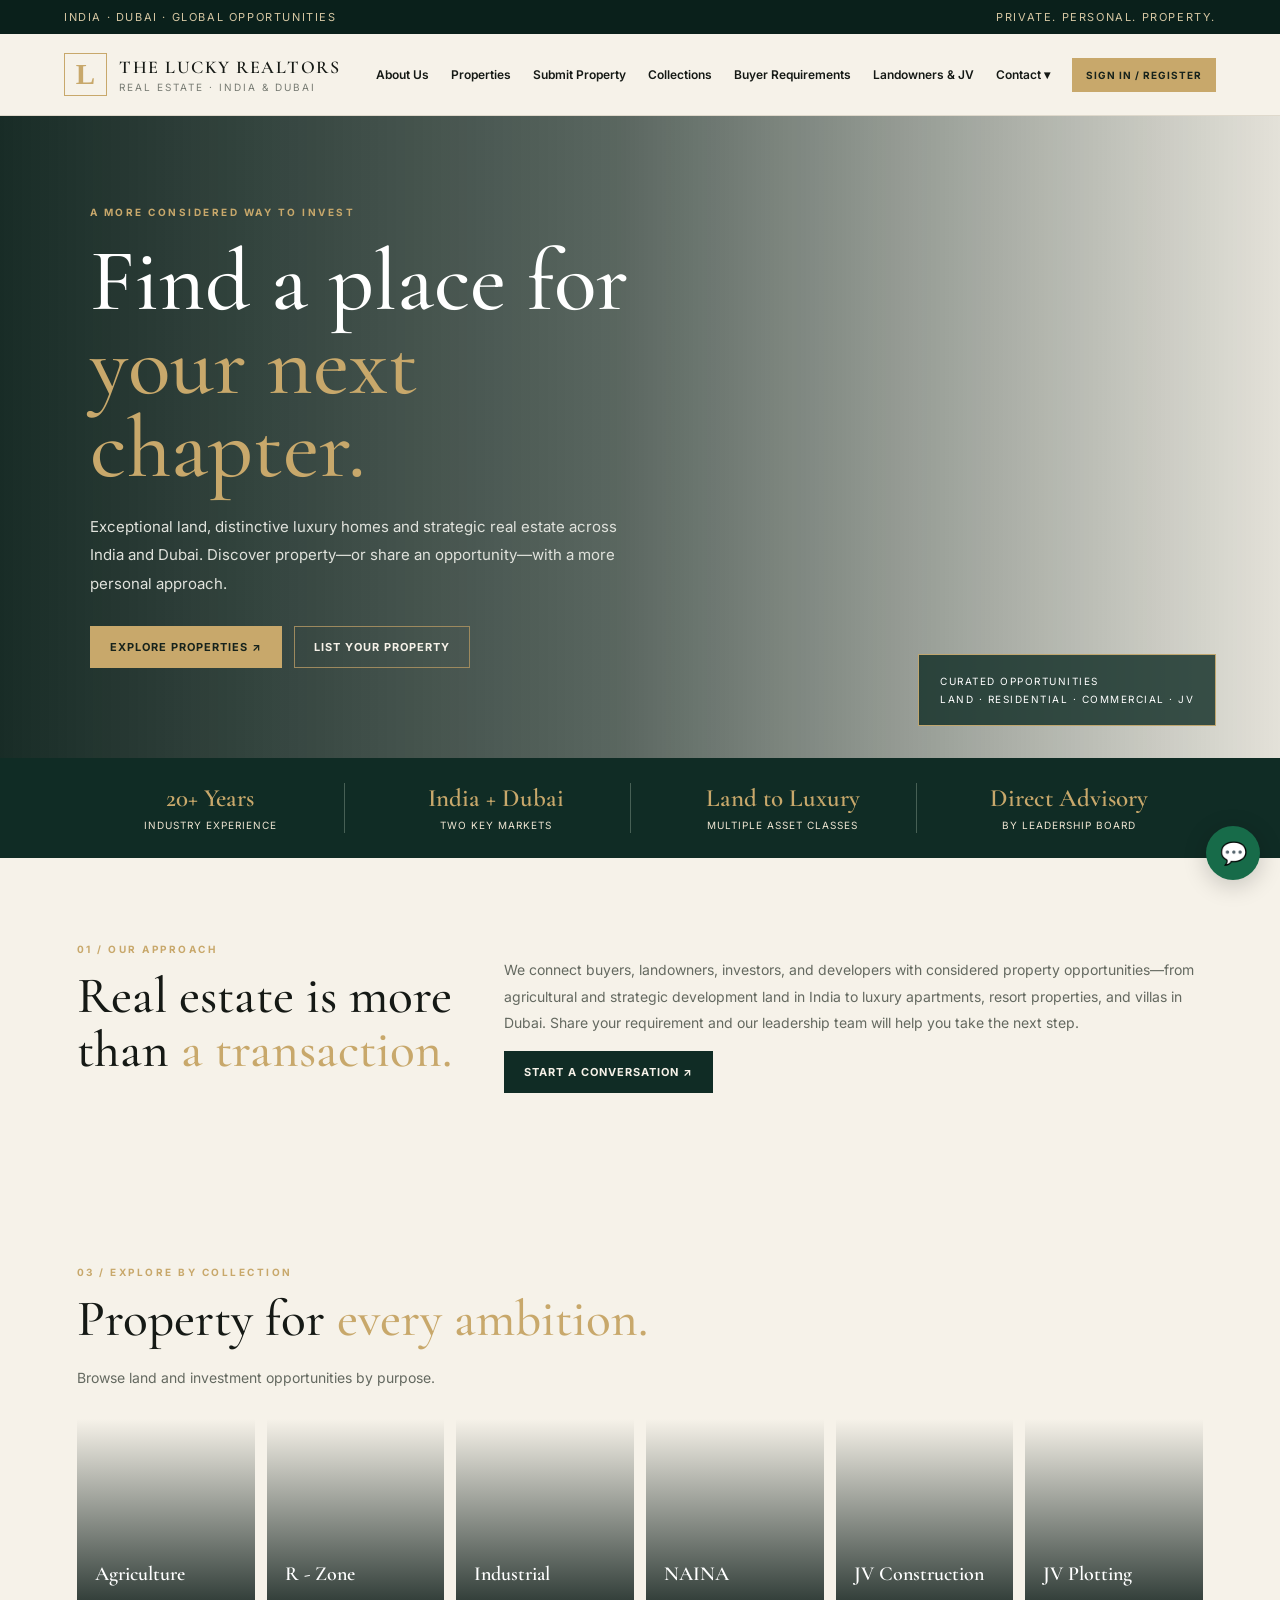
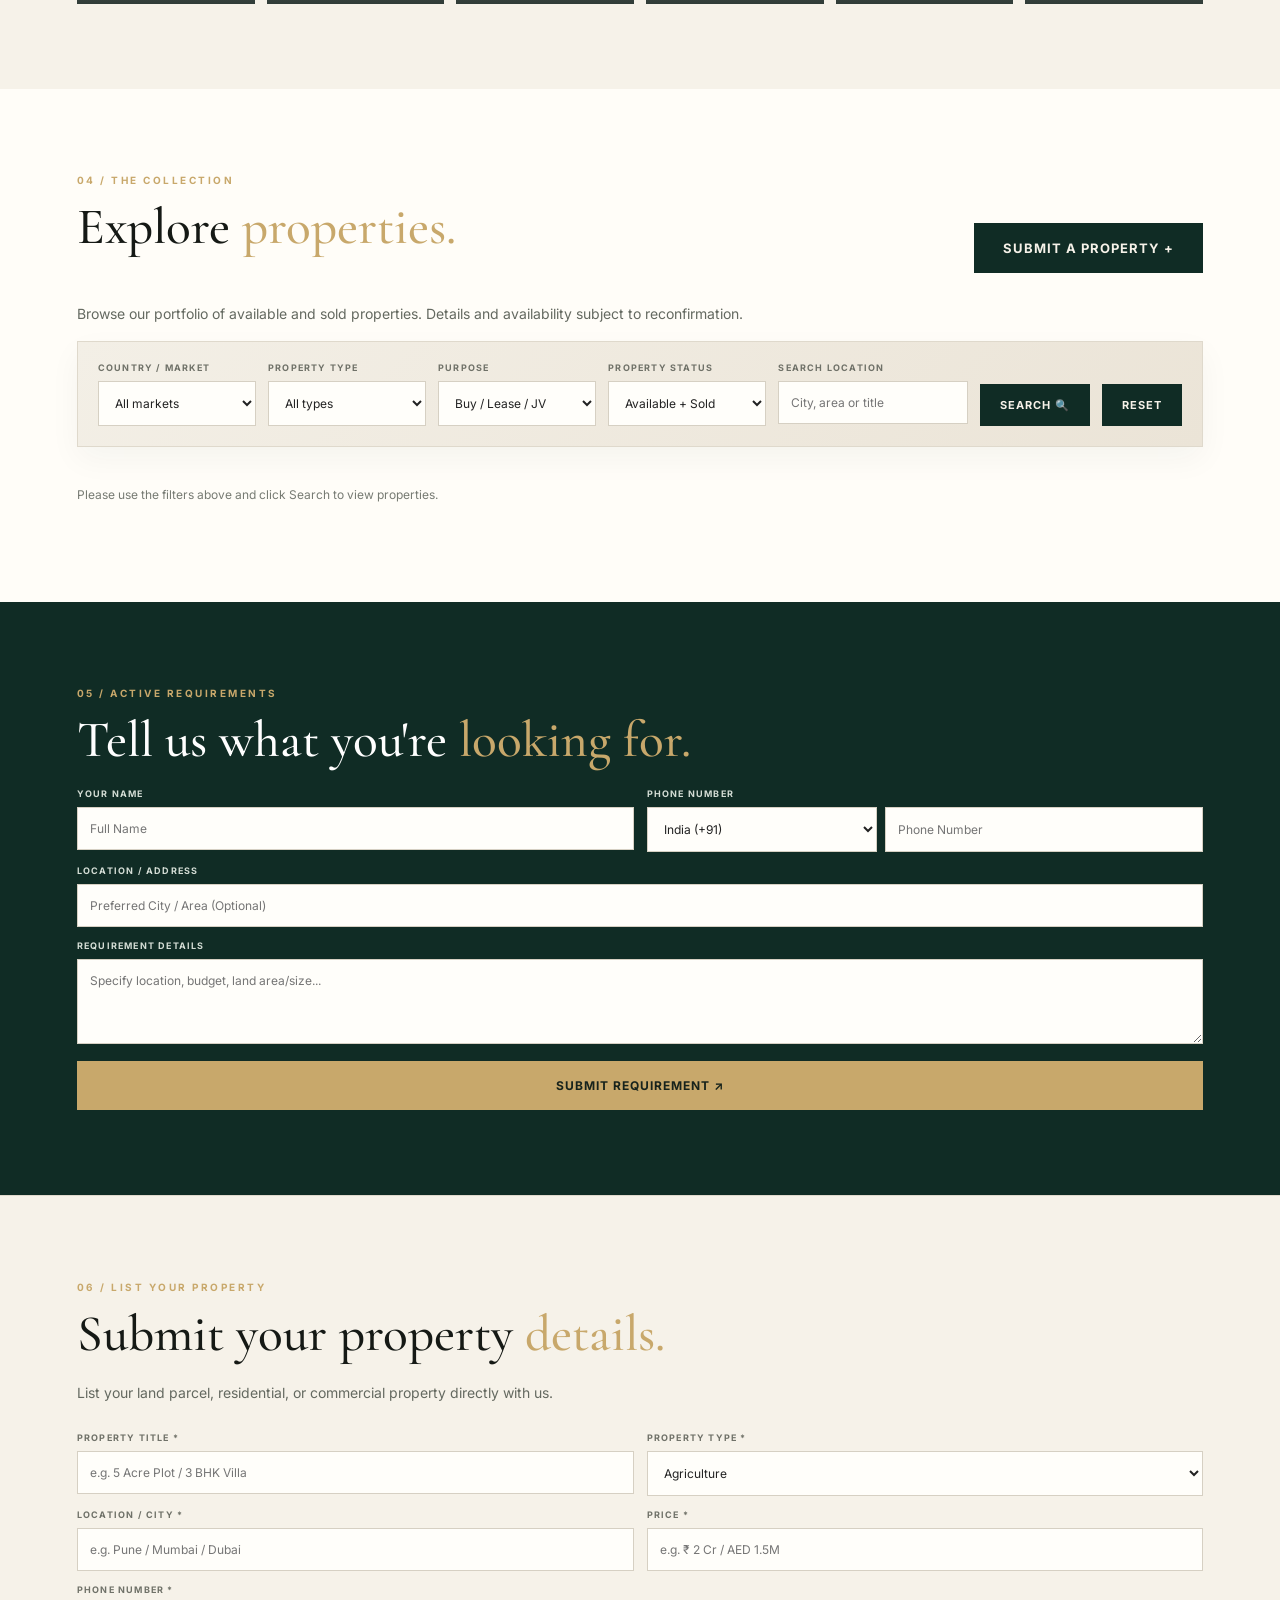
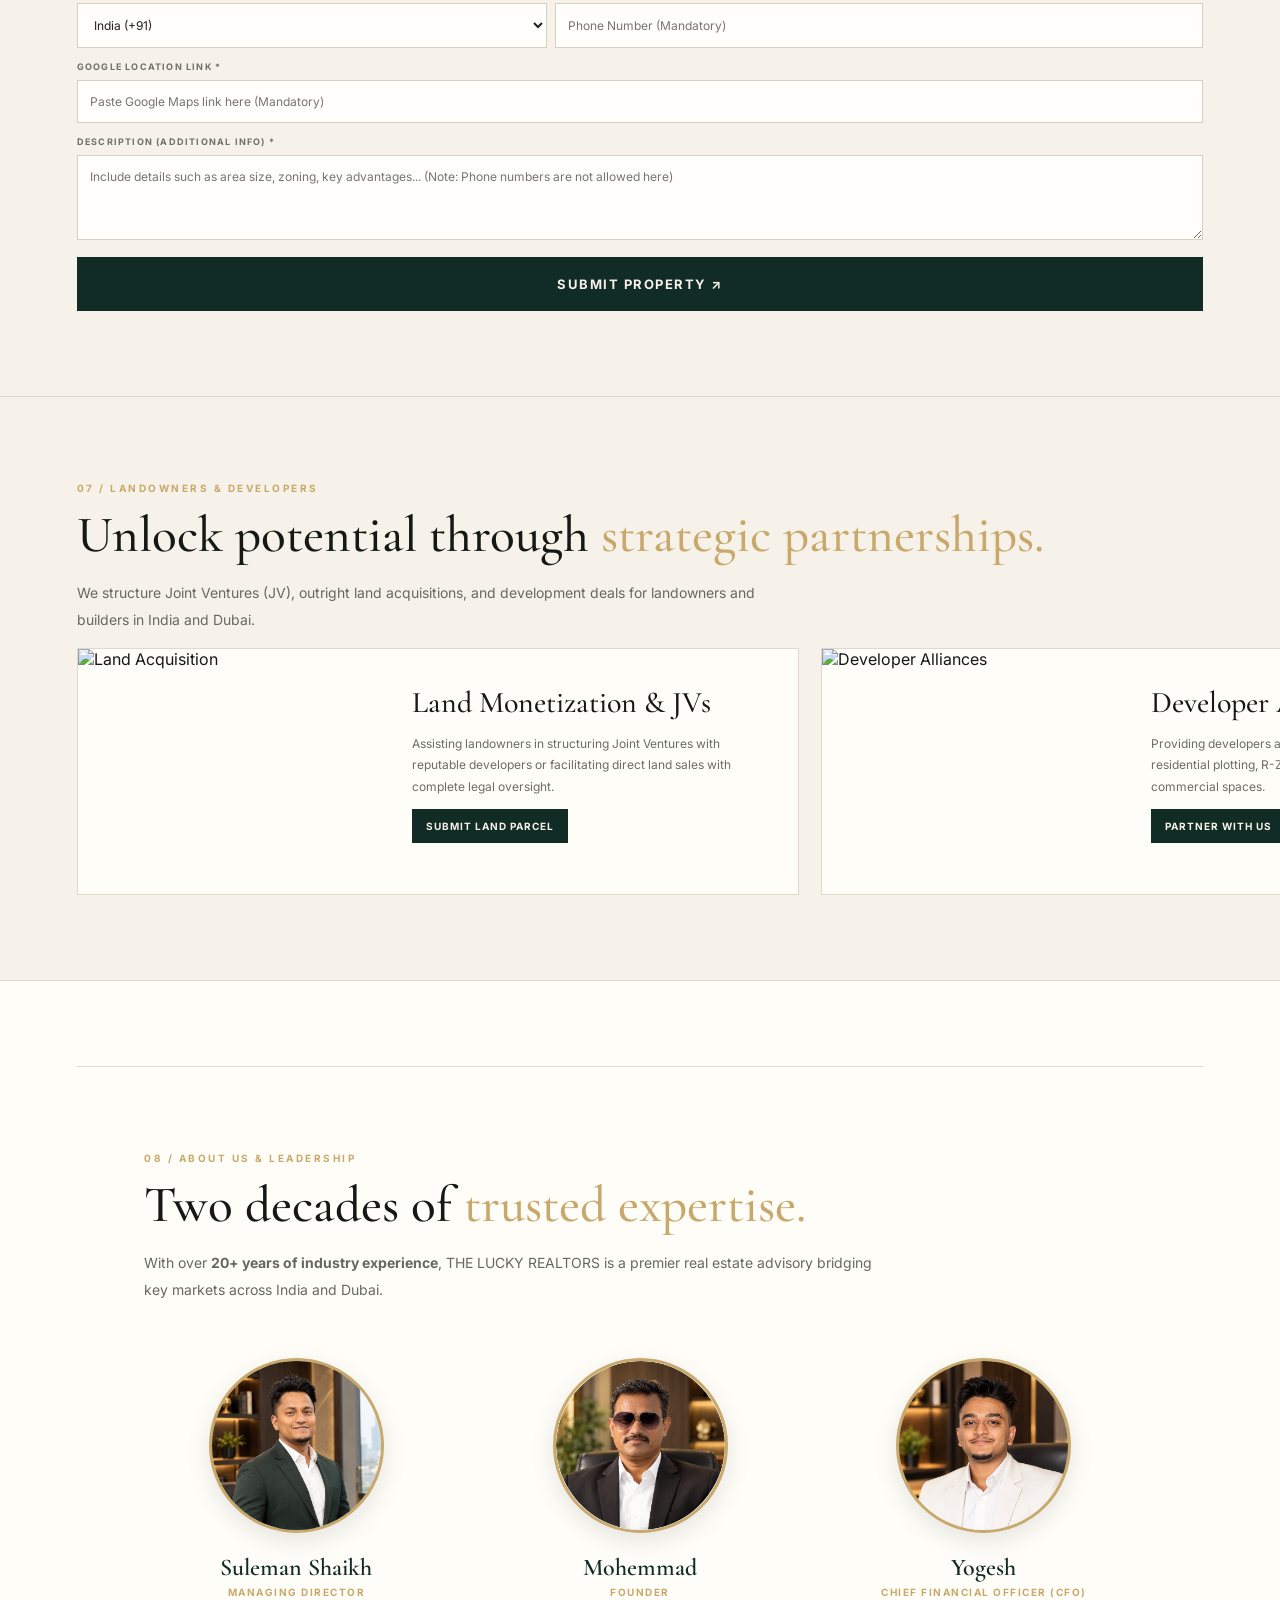
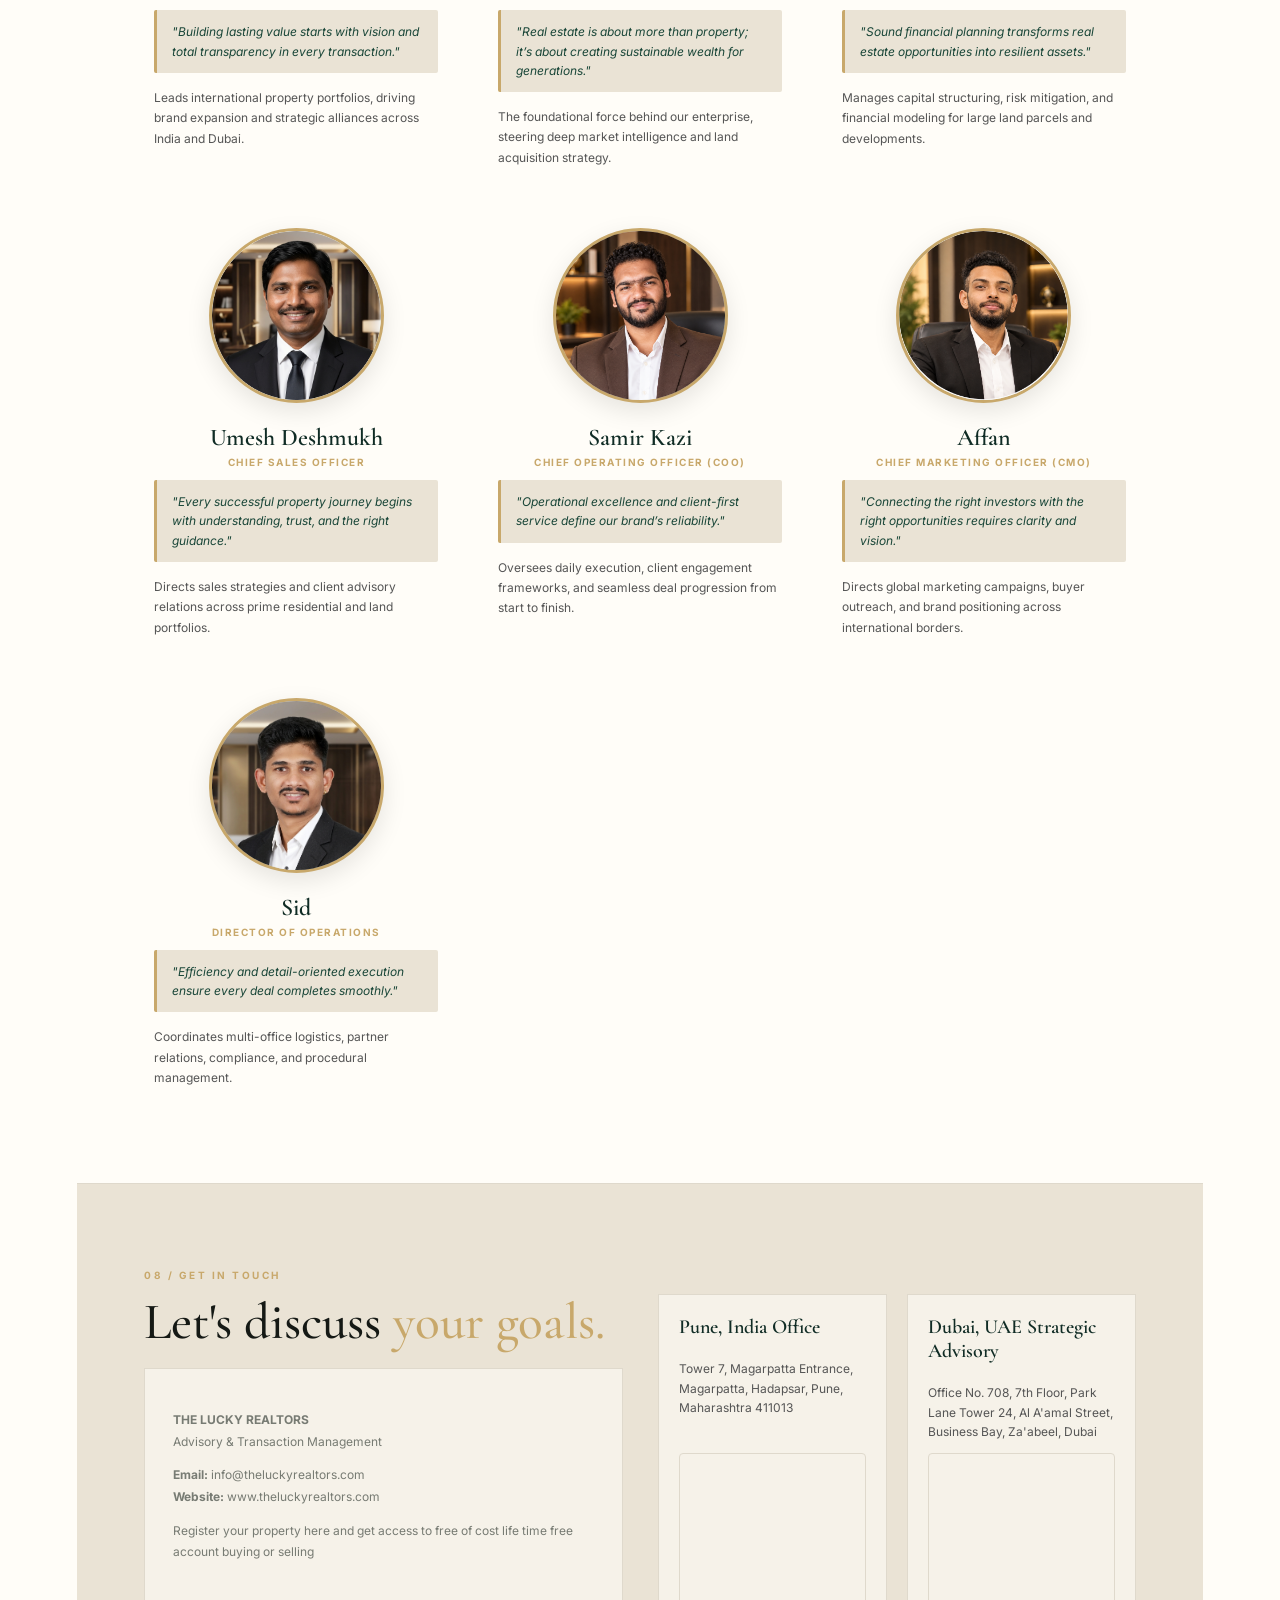
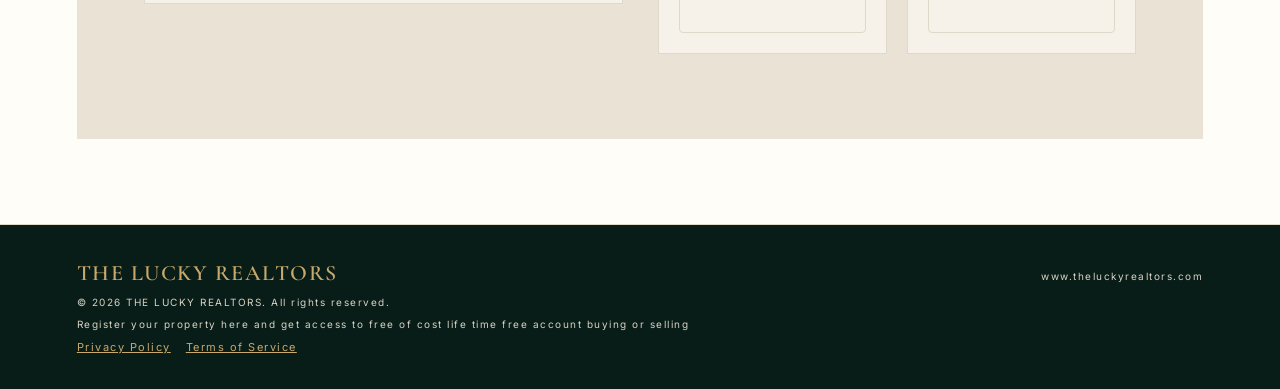
==== commit 067d0d49: "Update section label for About Us and Leadership" ====
--- a/index.html
+++ b/index.html
@@ -491,7 +491,7 @@
   <!-- UPDATED ABOUT US & LEADERSHIP SECTION WITH 7 MEMBERS IN EXACT ORDER -->
   <section class="section about-bg" id="about">
     <section class="section about-bg" id="about">
-    <div class="section-label">02 / ABOUT US & LEADERSHIP</div>
+    <div class="section-label">08 / ABOUT US & LEADERSHIP</div>
     <h2>Two decades of <em>trusted expertise.</em></h2>
     <p class="section-desc">With over <strong>20+ years of industry experience</strong>, THE LUCKY REALTORS is a premier real estate advisory bridging key markets across India and Dubai.</p>
     
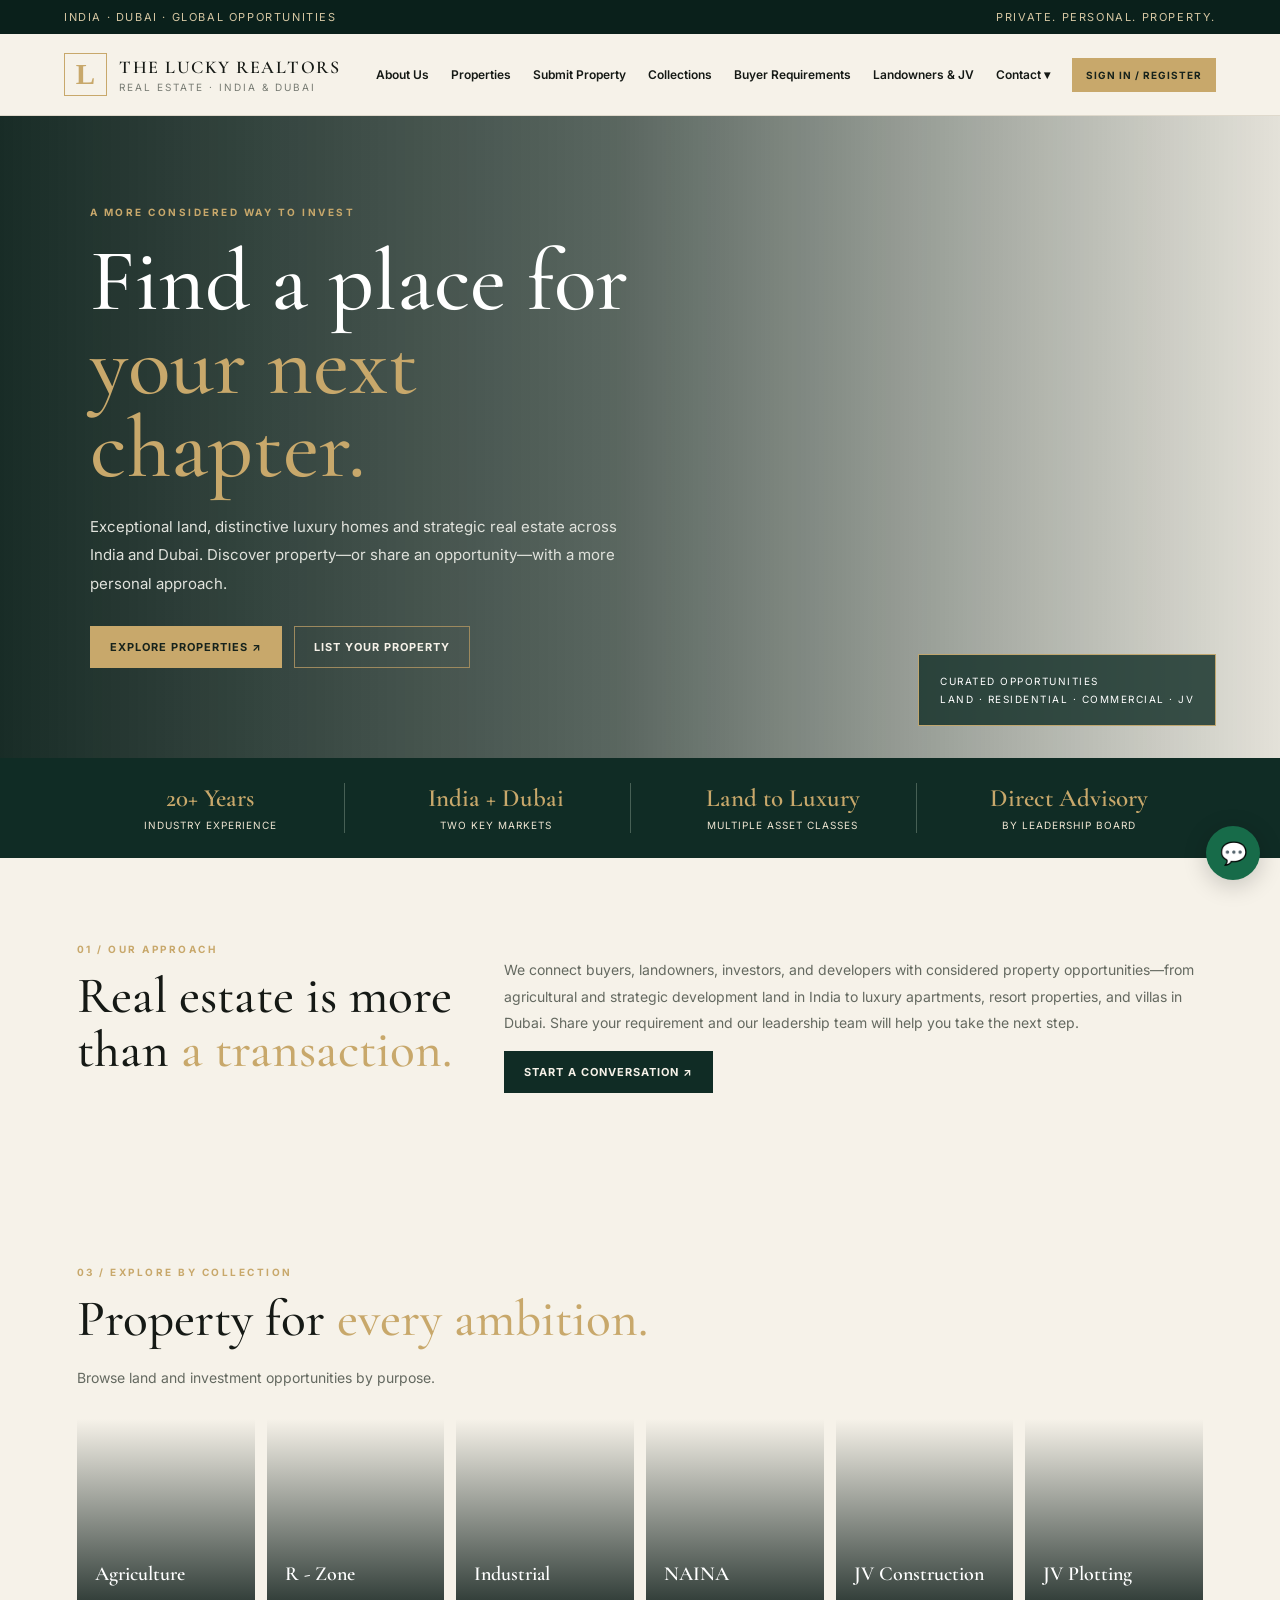
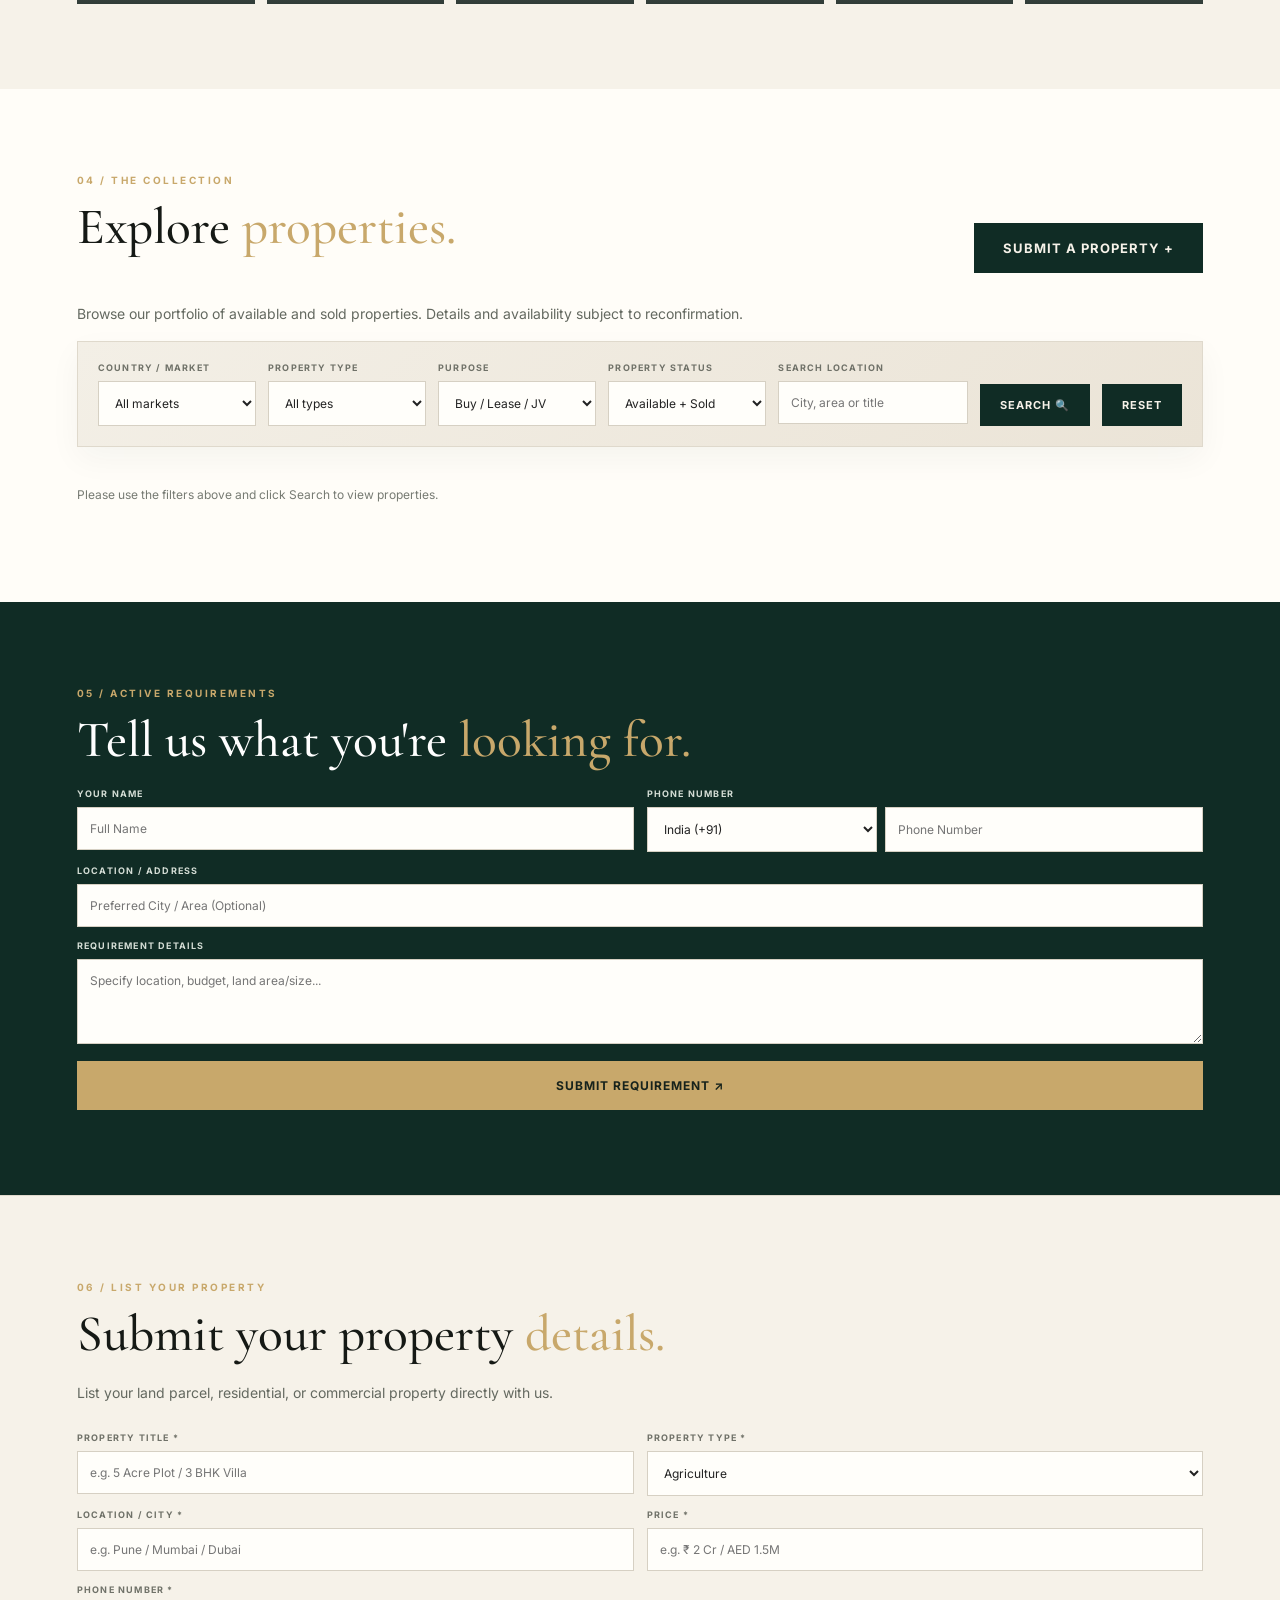
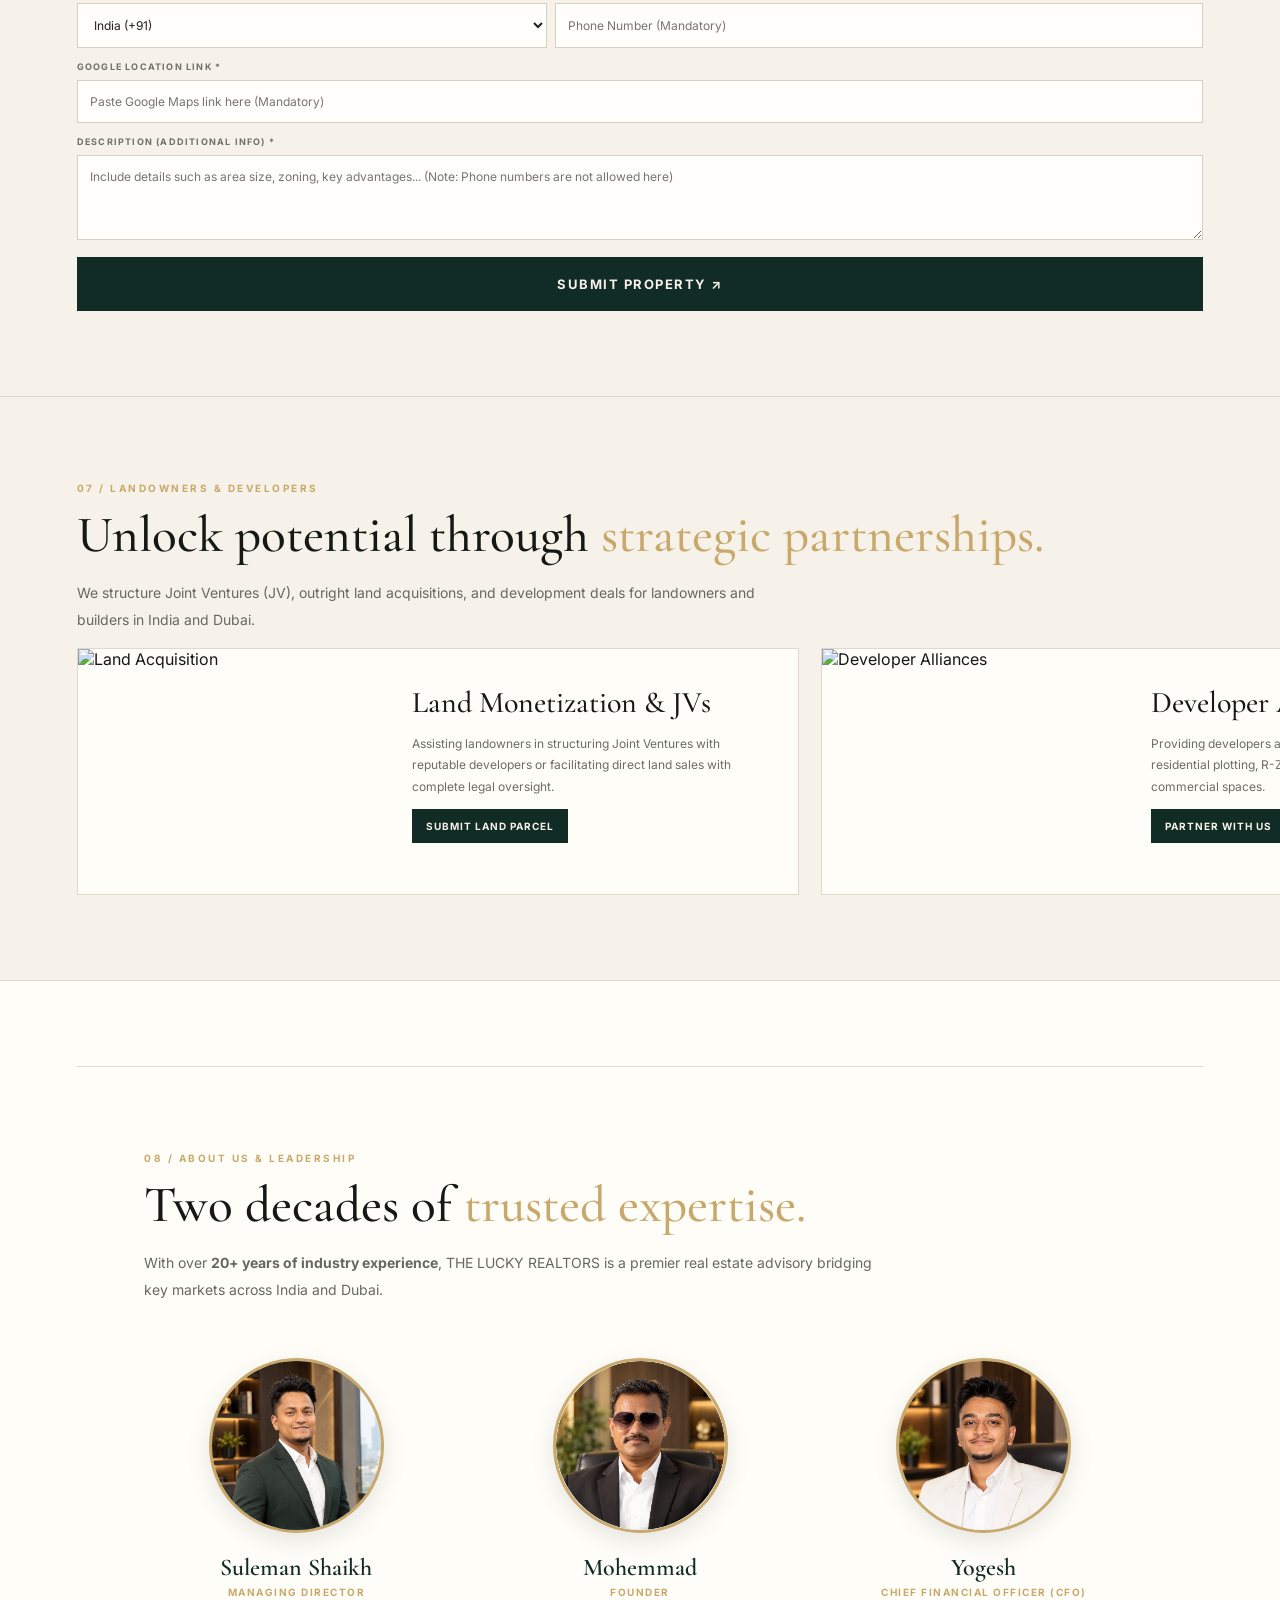
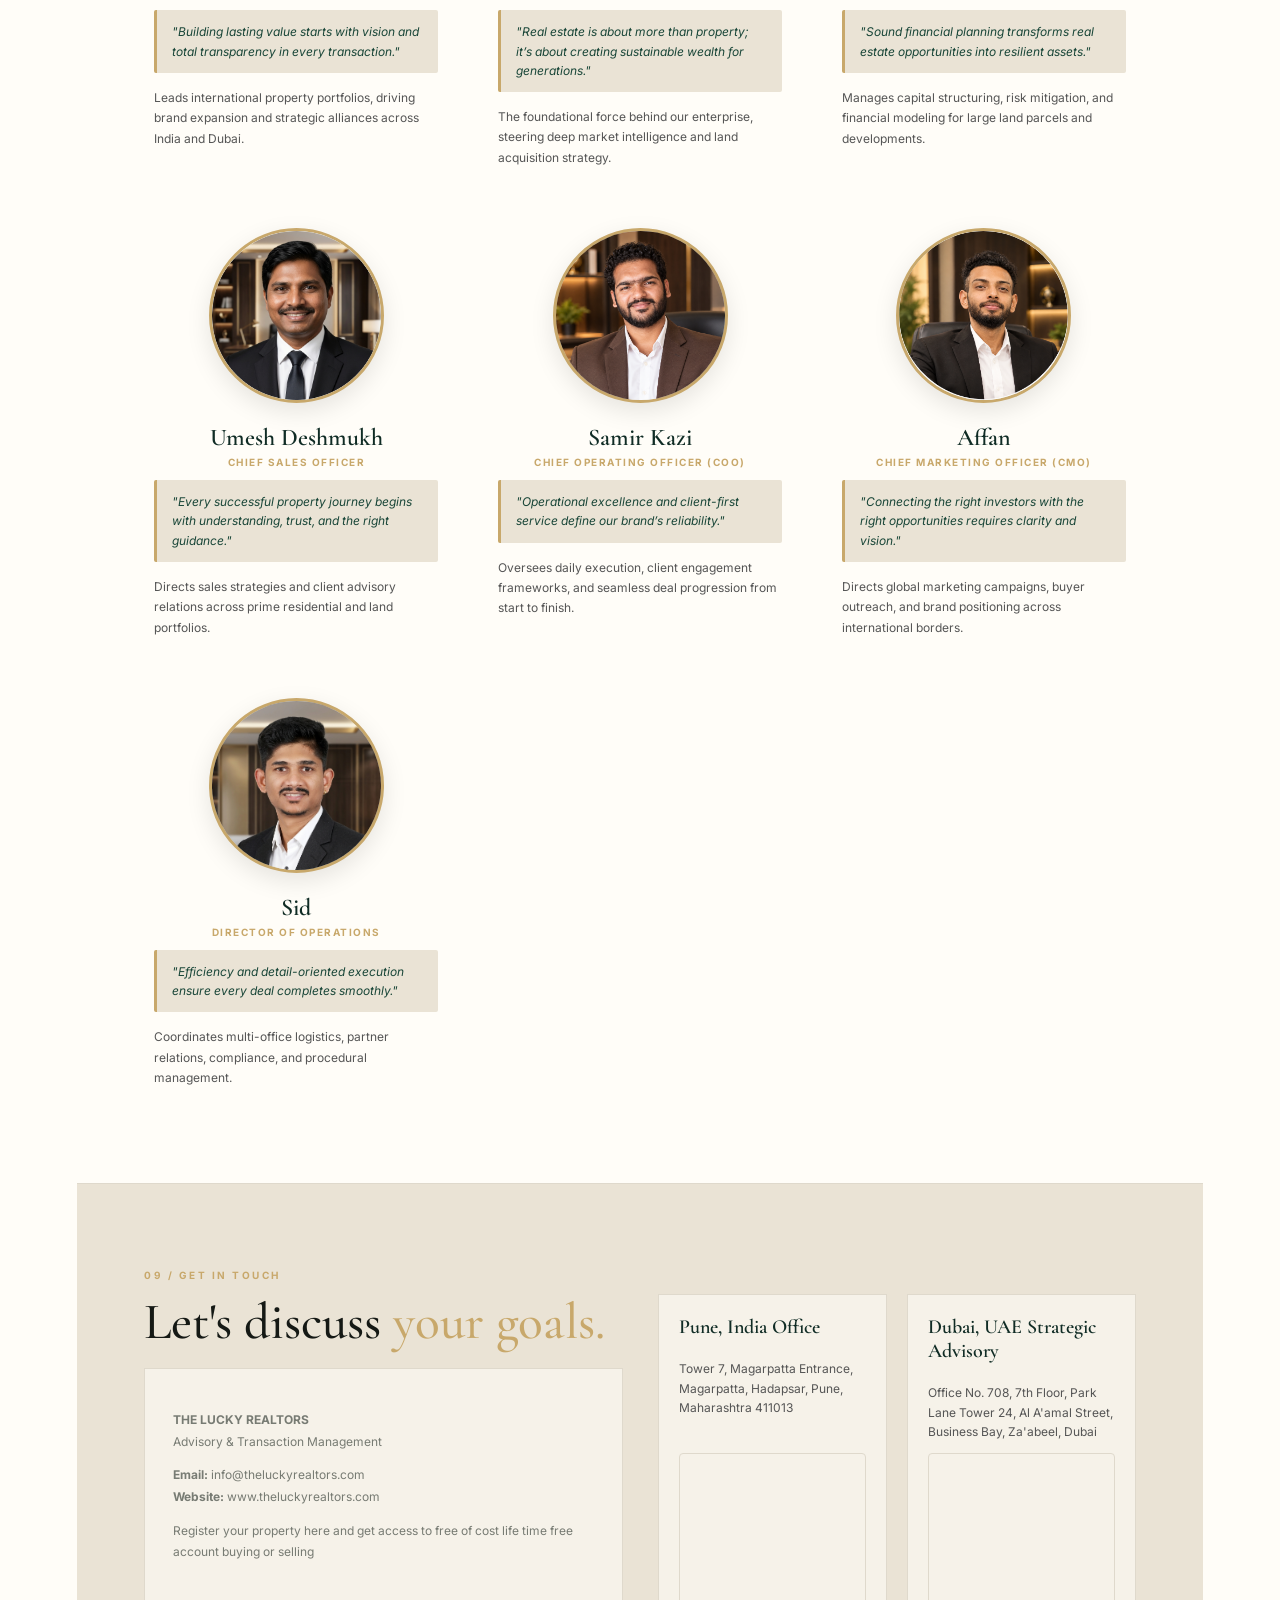
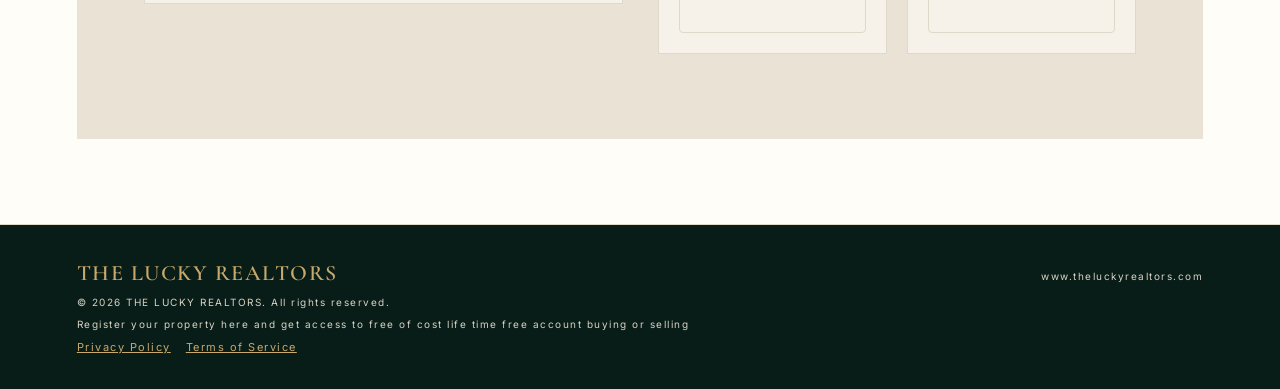
==== commit 9fb6f2f2: "Update contact section label number from 08 to 09" ====
--- a/index.html
+++ b/index.html
@@ -563,7 +563,7 @@
 
   <section class="section contact" id="contact">
     <div>
-      <div class="section-label">08 / GET IN TOUCH</div>
+      <div class="section-label">09 / GET IN TOUCH</div>
       <h2>Let's discuss <em>your goals.</em></h2>
       <div class="contact-panel">
         <p><strong>THE LUCKY REALTORS</strong><br>Advisory & Transaction Management</p>
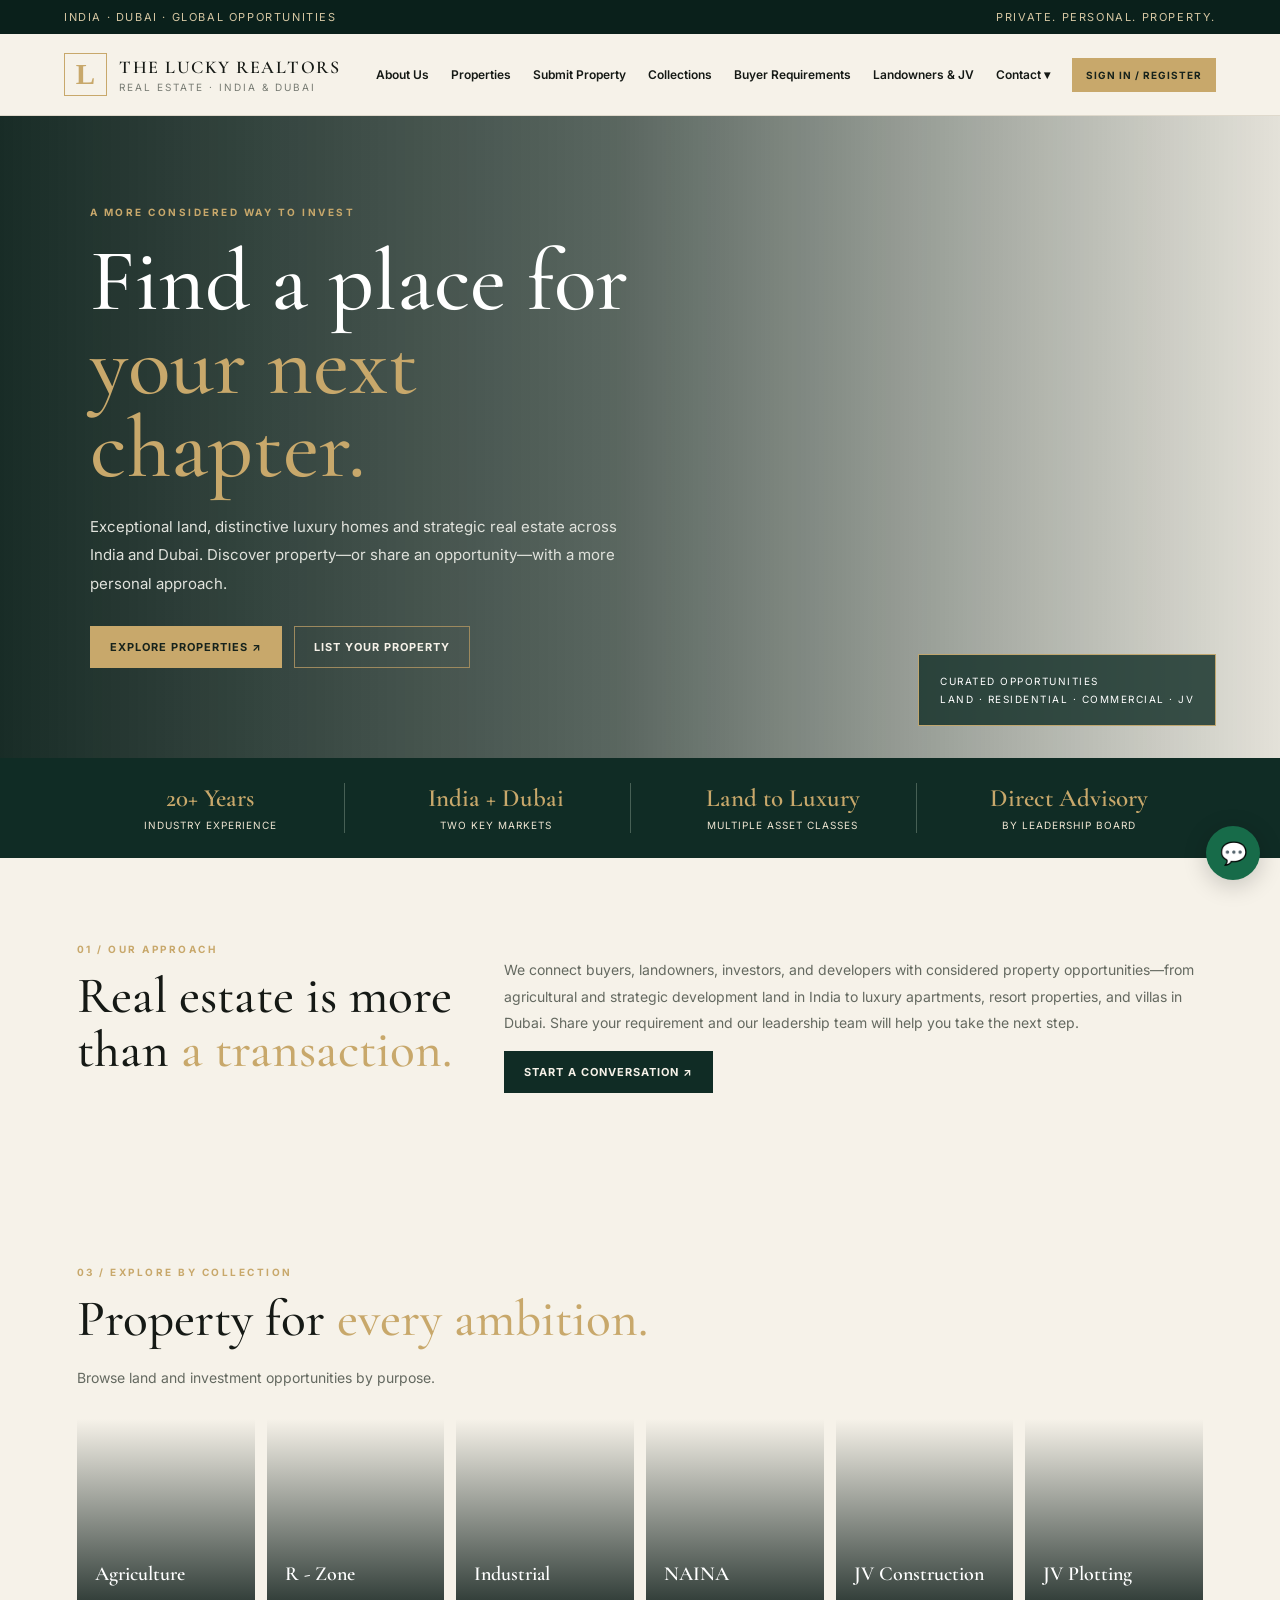
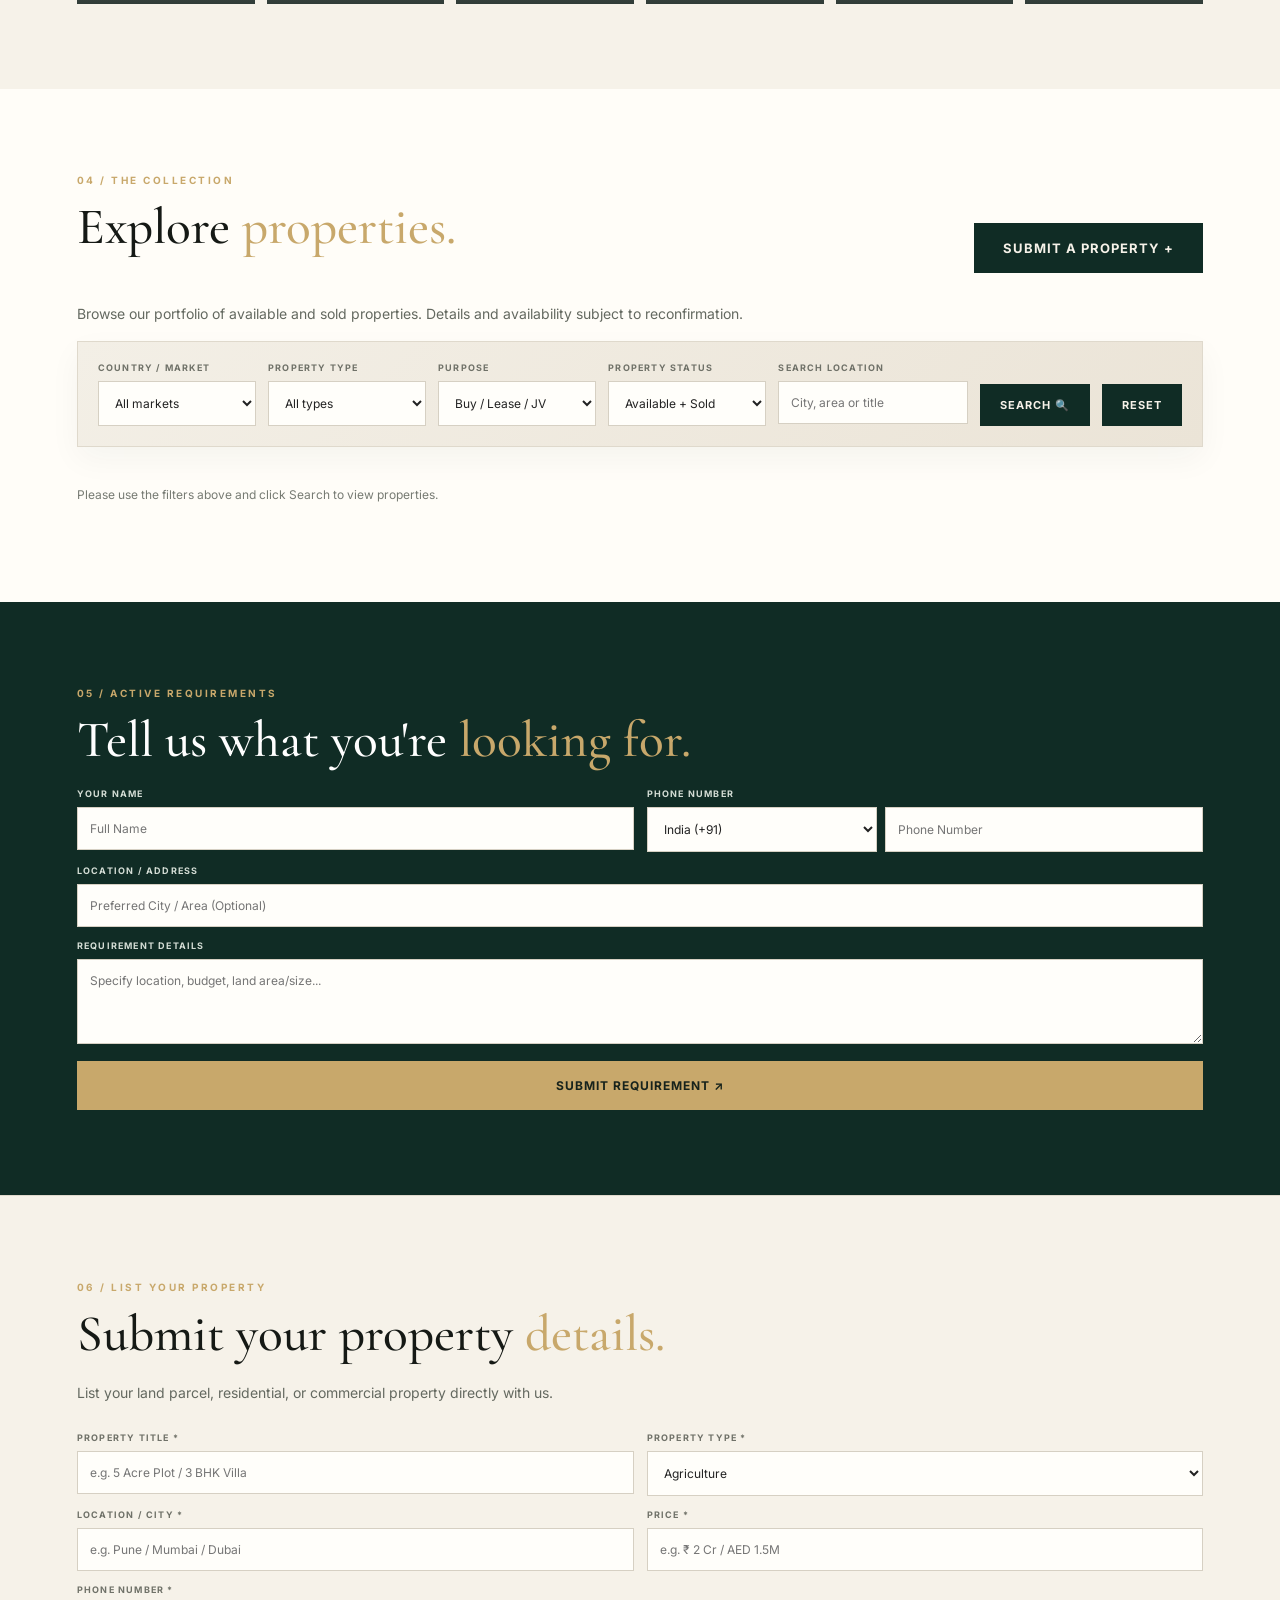
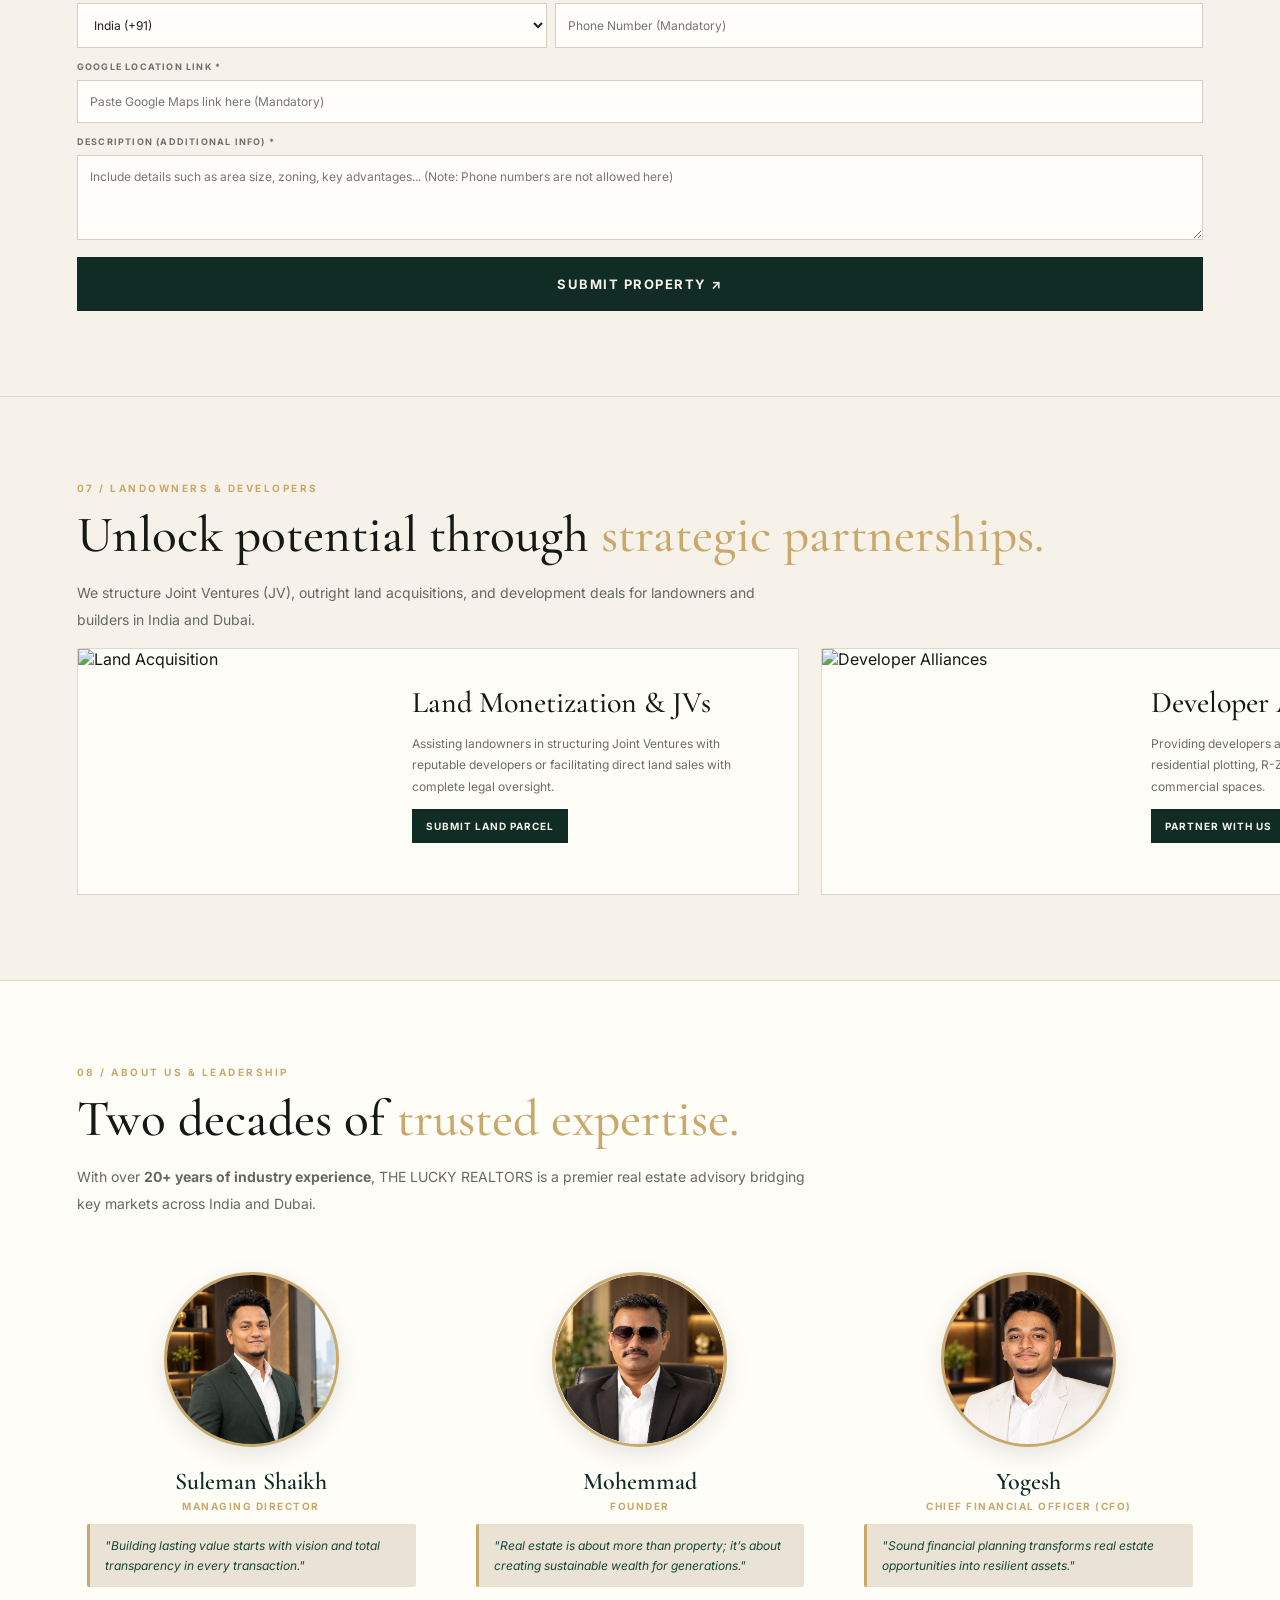
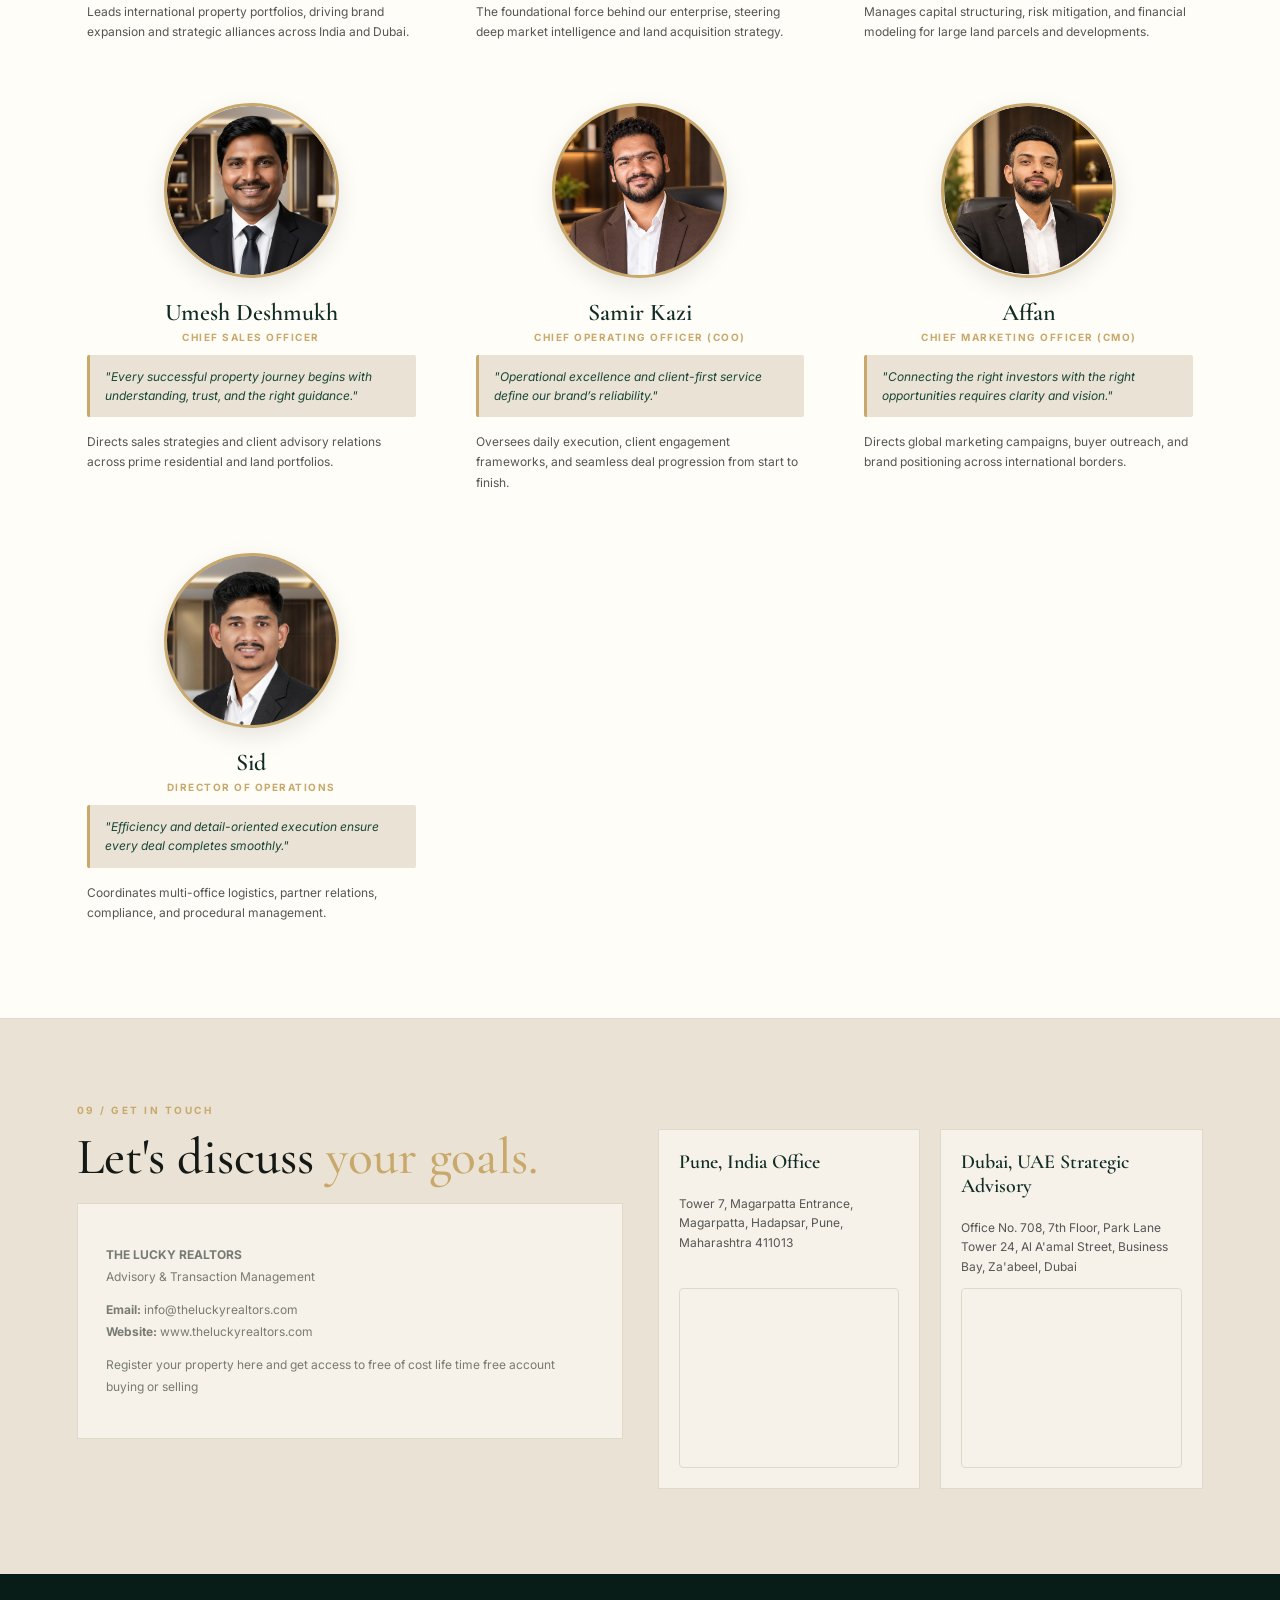
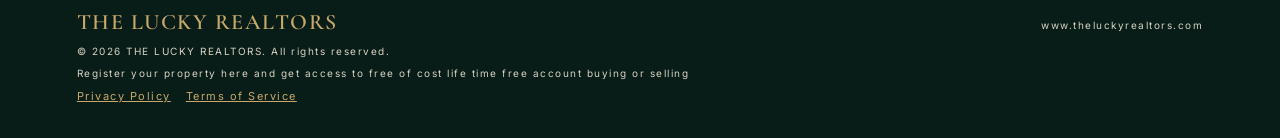
==== commit f93a8aee: "Update index.html" ====
--- a/index.html
+++ b/index.html
@@ -46,7 +46,6 @@
     
     nav { display: flex; align-items: center; gap: 22px; font-size: 12px; font-weight: 600; }
     nav a:hover { color: #8d6a2e; }
-
     /* Contact Dropdown Styles */
     .dropdown { position: relative; display: inline-block; }
     .dropbtn { background: none; border: none; font: inherit; font-weight: 600; cursor: pointer; color: inherit; padding: 0; display: flex; align-items: center; gap: 4px; }
@@ -56,7 +55,6 @@
     .dropdown-content a:last-child { border-bottom: none; }
     .dropdown-content a:hover { background-color: #eee5d2; color: #8d6a2e; }
     .dropdown.show .dropdown-content { display: block; }
-
     .btn { display: inline-flex; align-items: center; justify-content: center; border: 1px solid var(--gold); padding: 13px 19px; background: var(--gold); color: #17231c; font-size: 11px; font-weight: 700; letter-spacing: 1px; text-transform: uppercase; cursor: pointer; transition: .2s; }
     .btn:hover { background: #d8bd87; }
     .btn.outline { background: transparent; color: var(--ivory); border-color: #9d895e; }
@@ -94,7 +92,6 @@
     .board-role { font-size: 10px; font-weight: 700; letter-spacing: 1.5px; text-transform: uppercase; color: var(--gold); margin-bottom: 12px; display: block; }
     .board-card blockquote { font-style: italic; font-size: 12px; line-height: 1.6; color: var(--green2); background: #eae3d5; padding: 12px 15px; border-left: 3px solid var(--gold); margin: 0 0 15px 0; text-align: left; border-radius: 2px; }
     .board-card p { font-size: 12px; color: #555; line-height: 1.7; margin: 0; text-align: left; }
-
     .categories { display: grid; grid-template-columns: repeat(6, 1fr); gap: 12px; margin-top: 28px; }
     .category { height: 185px; position: relative; display: flex; align-items: end; padding: 18px; color: white; background-size: cover; background-position: center; }
     .category:before { content: ''; position: absolute; inset: 0; background: linear-gradient(transparent, rgba(4,20,16,.82)); }
@@ -487,10 +484,8 @@
       </div>
     </div>
   </section>
-
   <!-- UPDATED ABOUT US & LEADERSHIP SECTION WITH 7 MEMBERS IN EXACT ORDER -->
   <section class="section about-bg" id="about">
-    <section class="section about-bg" id="about">
     <div class="section-label">08 / ABOUT US & LEADERSHIP</div>
     <h2>Two decades of <em>trusted expertise.</em></h2>
     <p class="section-desc">With over <strong>20+ years of industry experience</strong>, THE LUCKY REALTORS is a premier real estate advisory bridging key markets across India and Dubai.</p>
@@ -504,7 +499,6 @@
         <blockquote>"Building lasting value starts with vision and total transparency in every transaction."</blockquote>
         <p>Leads international property portfolios, driving brand expansion and strategic alliances across India and Dubai.</p>
       </div>
-
       <!-- 2nd: Mohemmad -->
       <div class="board-card">
         <img src="Mohemmad.png" alt="Mohemmad" class="leader-avatar">
@@ -513,7 +507,6 @@
         <blockquote>"Real estate is about more than property; it’s about creating sustainable wealth for generations."</blockquote>
         <p>The foundational force behind our enterprise, steering deep market intelligence and land acquisition strategy.</p>
       </div>
-
       <!-- 3rd: Yogesh -->
       <div class="board-card">
         <img src="Yogesh.png" alt="Yogesh" class="leader-avatar">
@@ -522,7 +515,6 @@
         <blockquote>"Sound financial planning transforms real estate opportunities into resilient assets."</blockquote>
         <p>Manages capital structuring, risk mitigation, and financial modeling for large land parcels and developments.</p>
       </div>
-
       <!-- 4th: Umesh Deshmukh -->
       <div class="board-card">
         <img src="Umesh%20Deshmukh.png" alt="Umesh Deshmukh" class="leader-avatar">
@@ -531,7 +523,6 @@
         <blockquote>"Every successful property journey begins with understanding, trust, and the right guidance."</blockquote>
         <p>Directs sales strategies and client advisory relations across prime residential and land portfolios.</p>
       </div>
-
       <!-- 5th: Samir Kazi -->
       <div class="board-card">
         <img src="Samir%20Kazi.png" alt="Samir Kazi" class="leader-avatar">
@@ -540,7 +531,6 @@
         <blockquote>"Operational excellence and client-first service define our brand’s reliability."</blockquote>
         <p>Oversees daily execution, client engagement frameworks, and seamless deal progression from start to finish.</p>
       </div>
-
       <!-- 6th: Affan -->
       <div class="board-card">
         <img src="Affan.png" alt="Affan" class="leader-avatar">
@@ -549,7 +539,6 @@
         <blockquote>"Connecting the right investors with the right opportunities requires clarity and vision."</blockquote>
         <p>Directs global marketing campaigns, buyer outreach, and brand positioning across international borders.</p>
       </div>
-
       <!-- 7th: Sid -->
       <div class="board-card">
         <img src="Sid.png" alt="Sid" class="leader-avatar">
@@ -560,7 +549,6 @@
       </div>
     </div>
   </section>
-
   <section class="section contact" id="contact">
     <div>
       <div class="section-label">09 / GET IN TOUCH</div>
@@ -595,7 +583,7 @@
     <p>© 2026 THE LUCKY REALTORS. All rights reserved.</p>
     <p>Register your property here and get access to free of cost life time free account buying or selling</p>
     <div class="footer-links">
-      <a href="#about">Privacy Policy</a>
+      <a href="privacy-policy.html">Privacy Policy</a>
       <a href="#about">Terms of Service</a>
     </div>
   </div>
@@ -704,13 +692,11 @@
   let currentUser = null;
   let publicProperties = [];
   let currentAdminTab = 'all';
-
   const menuBtn = document.getElementById('menuBtn');
   const nav = document.getElementById('nav');
   if(menuBtn && nav) {
     menuBtn.addEventListener('click', () => { nav.classList.toggle('open'); });
   }
-
   // Contact Dropdown Toggle & Outside Click Handlers
   const contactDropBtn = document.getElementById('contactDropBtn');
   const contactDropdown = document.getElementById('contactDropdown');
@@ -726,7 +712,6 @@
   function closeContactDropdown() {
     if(contactDropdown) contactDropdown.classList.remove('show');
   }
-
   const authBtn = document.getElementById('authBtn');
   if (authBtn) {
     authBtn.addEventListener('click', (e) => {
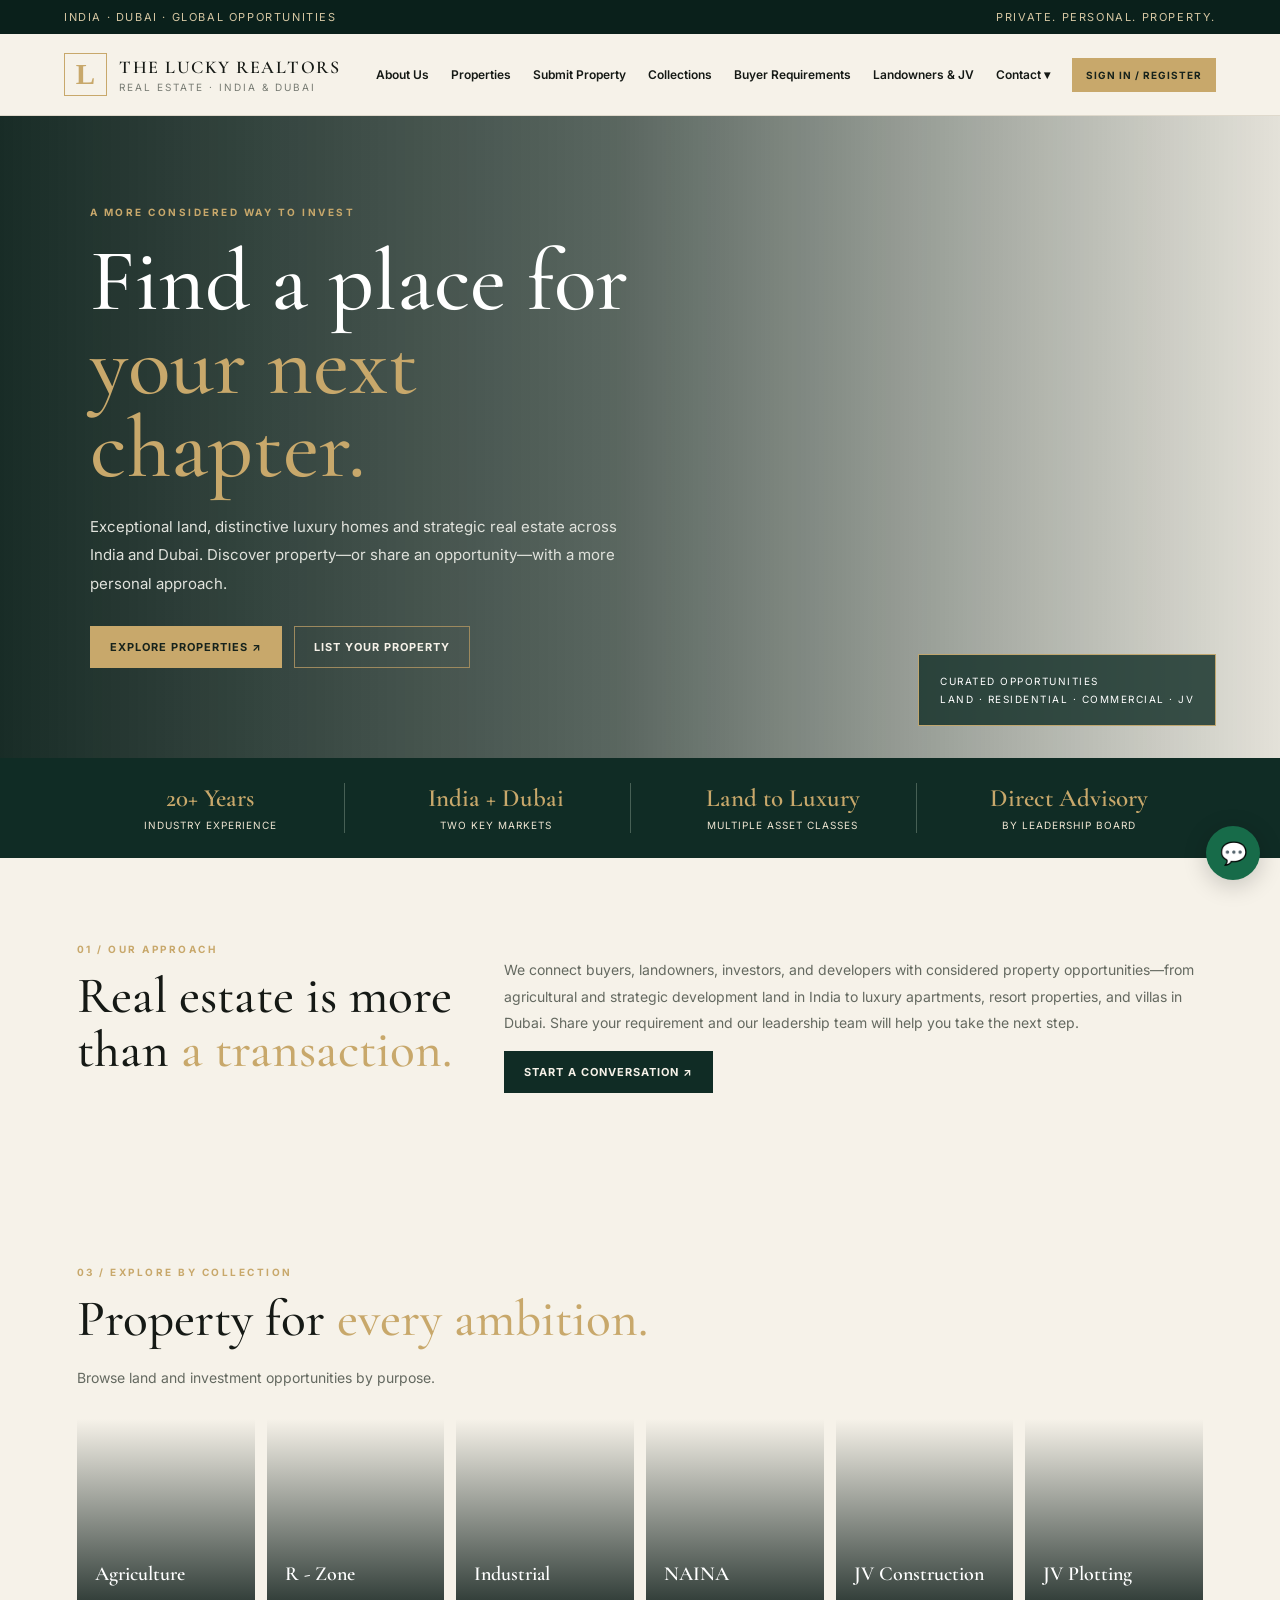
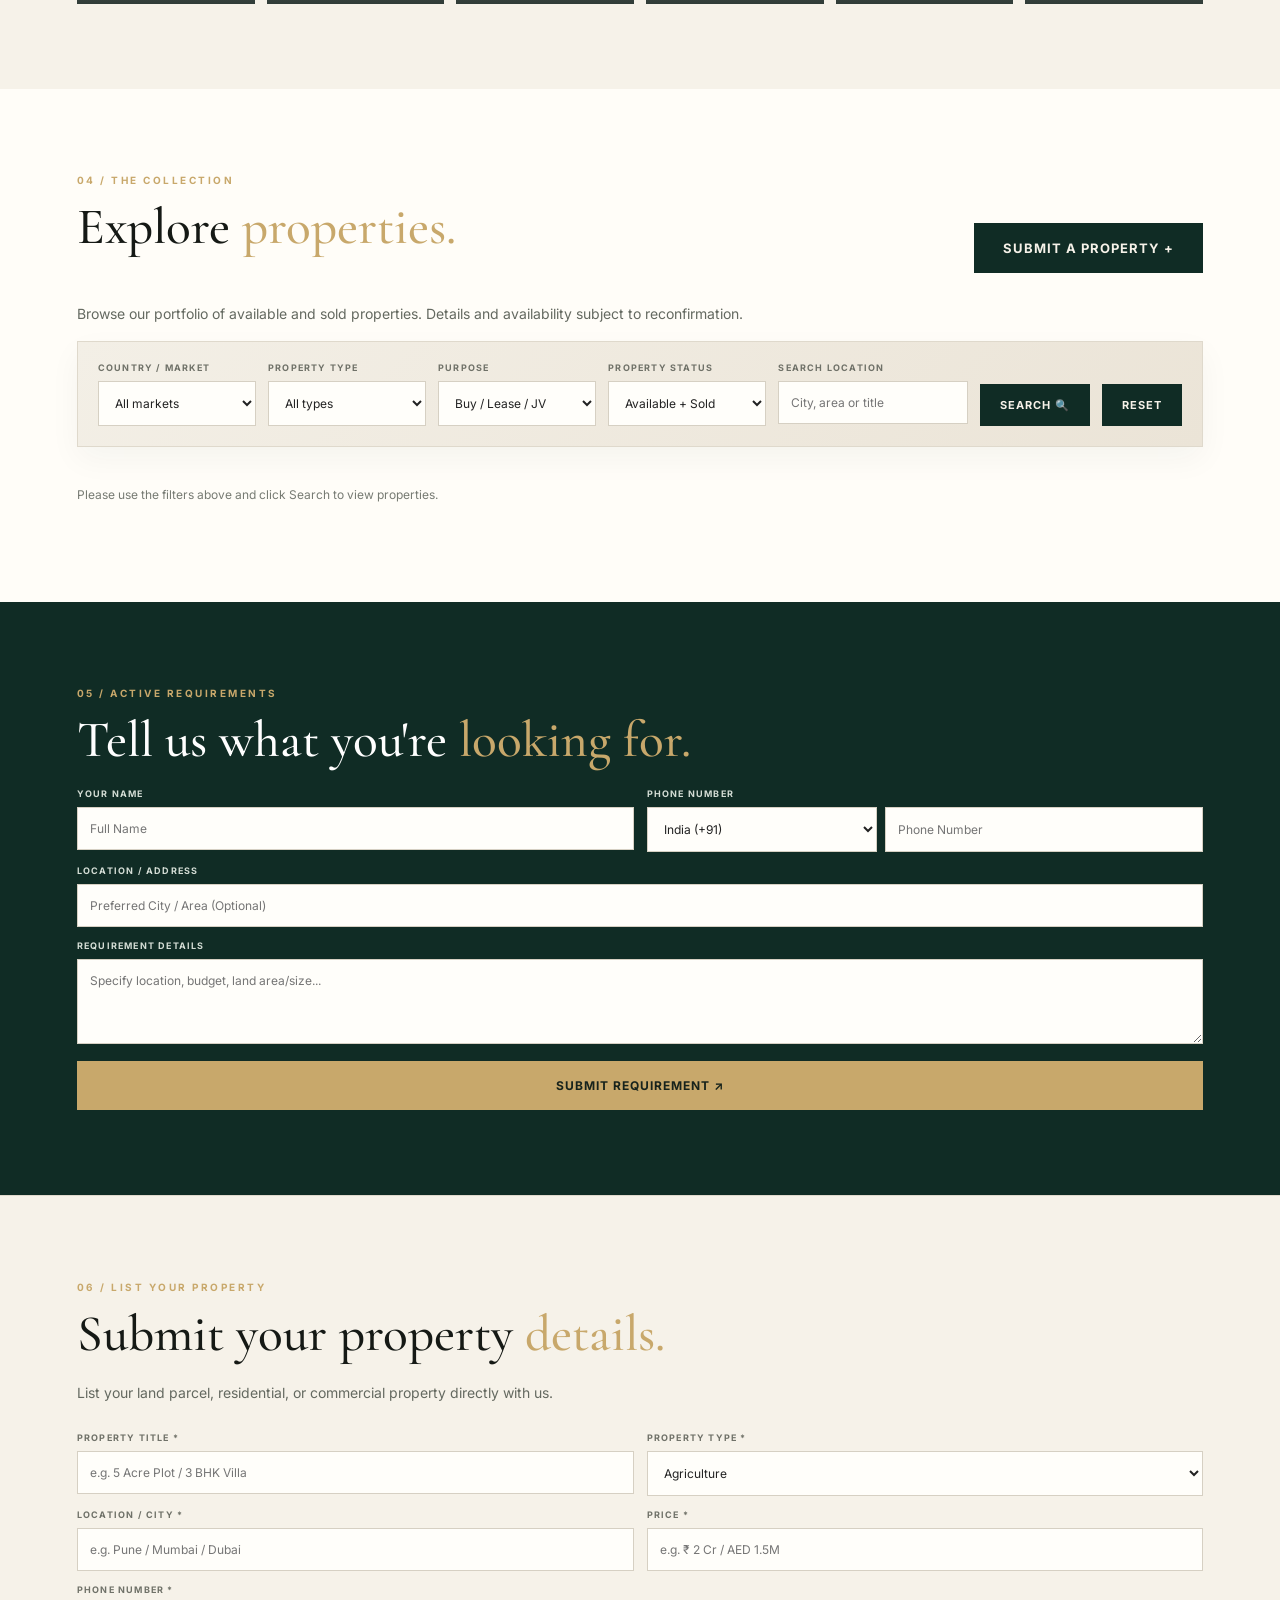
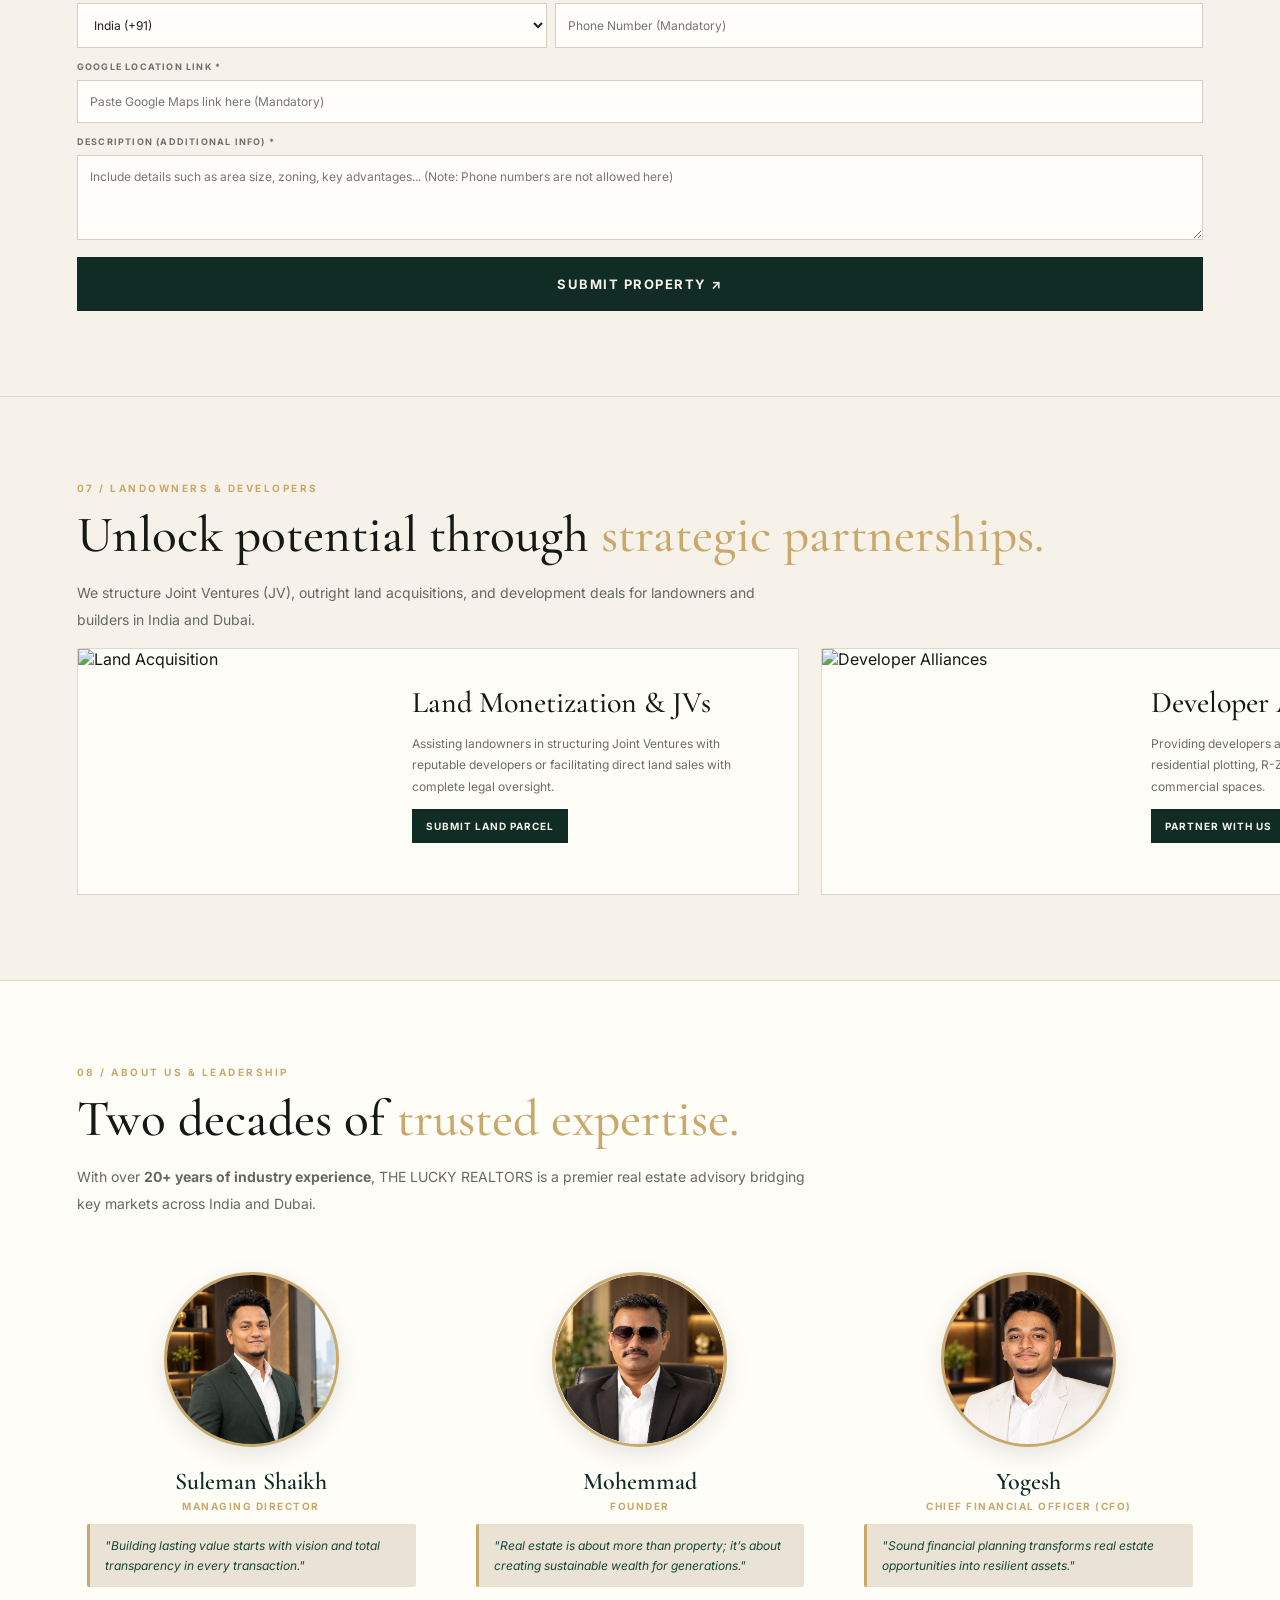
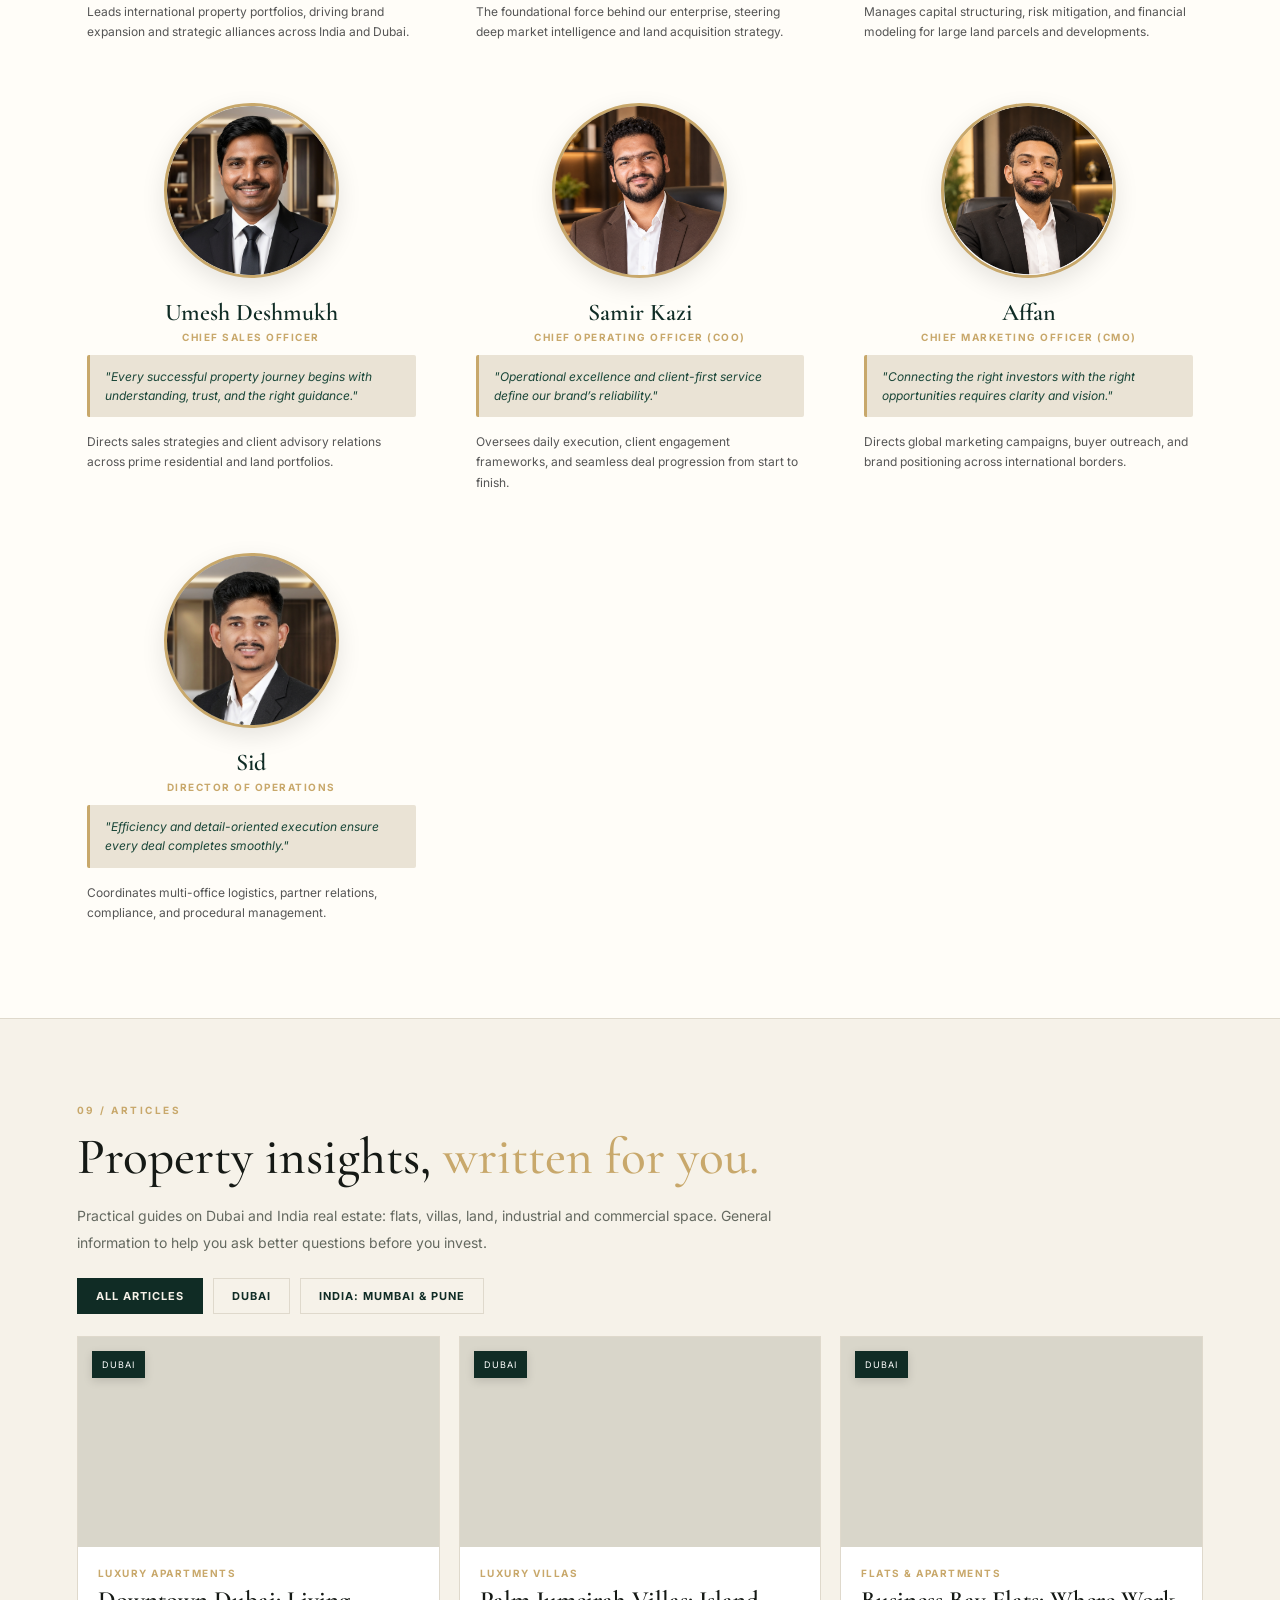
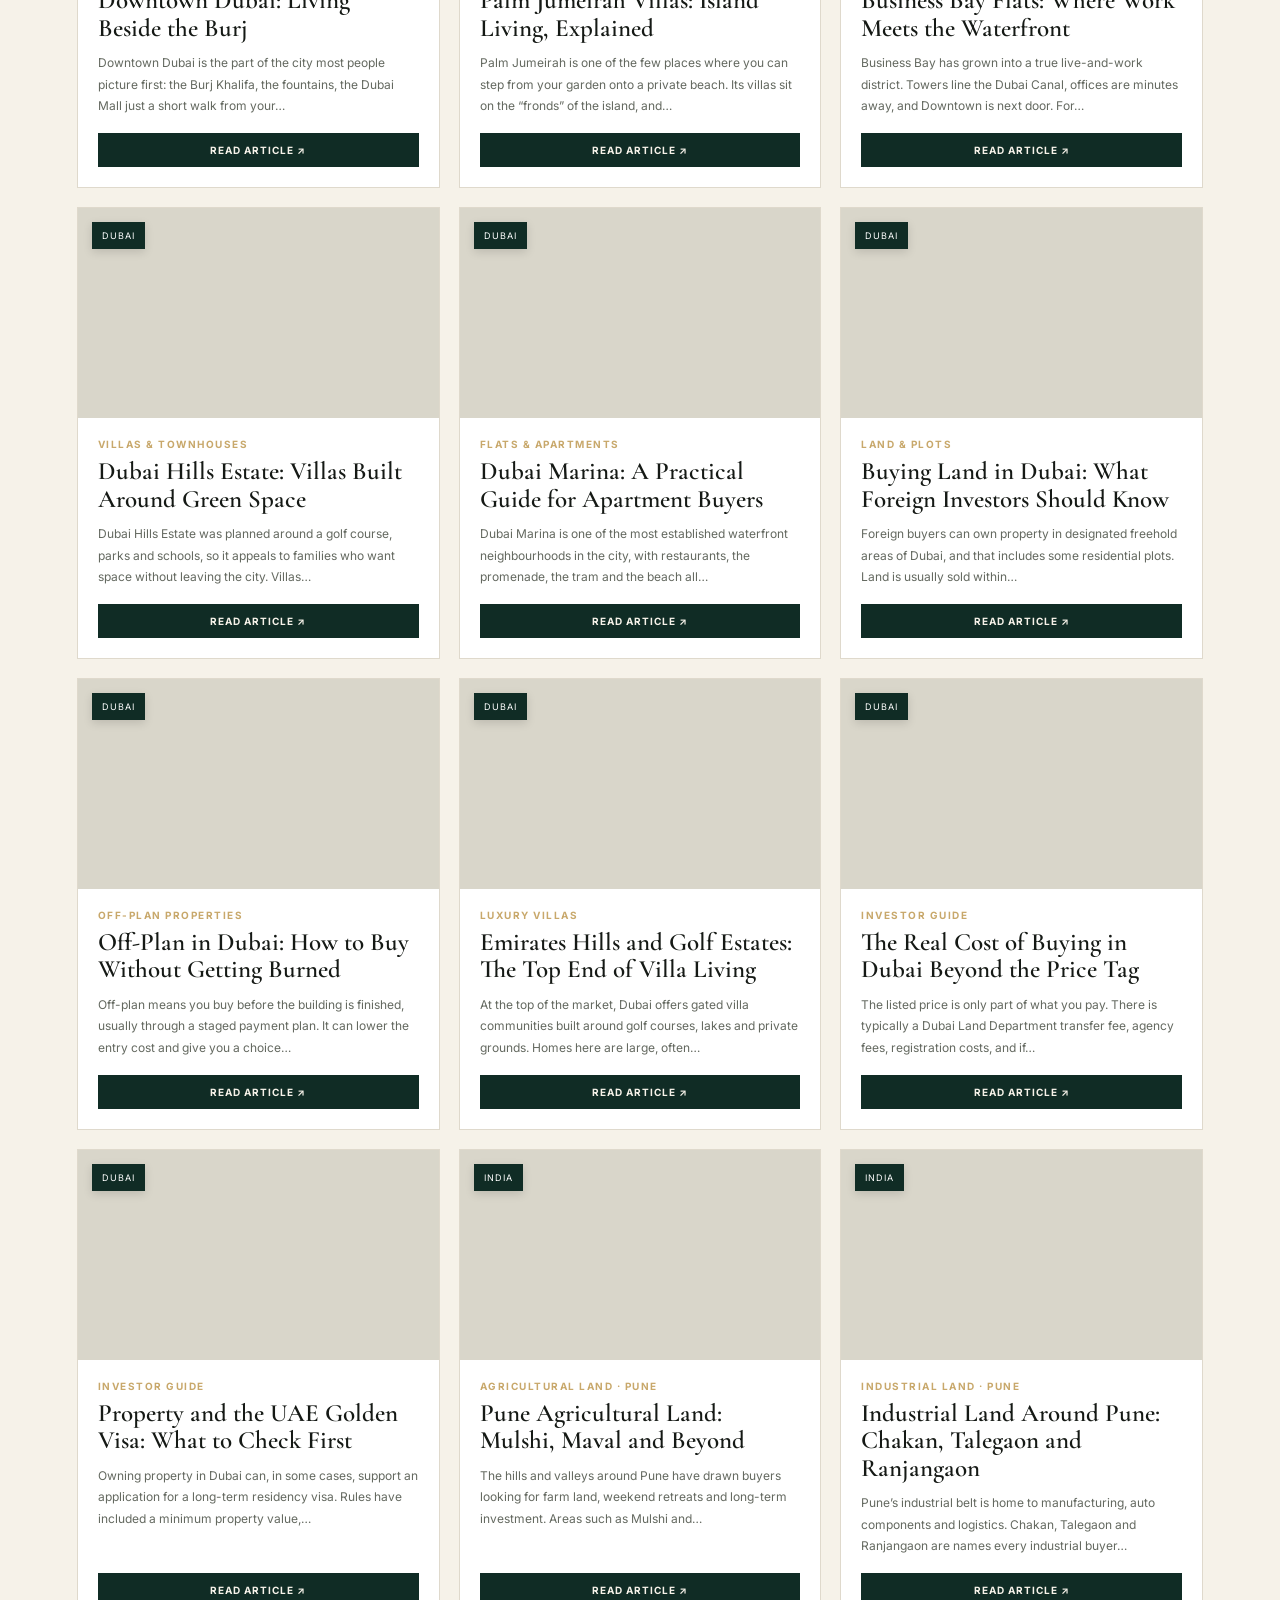
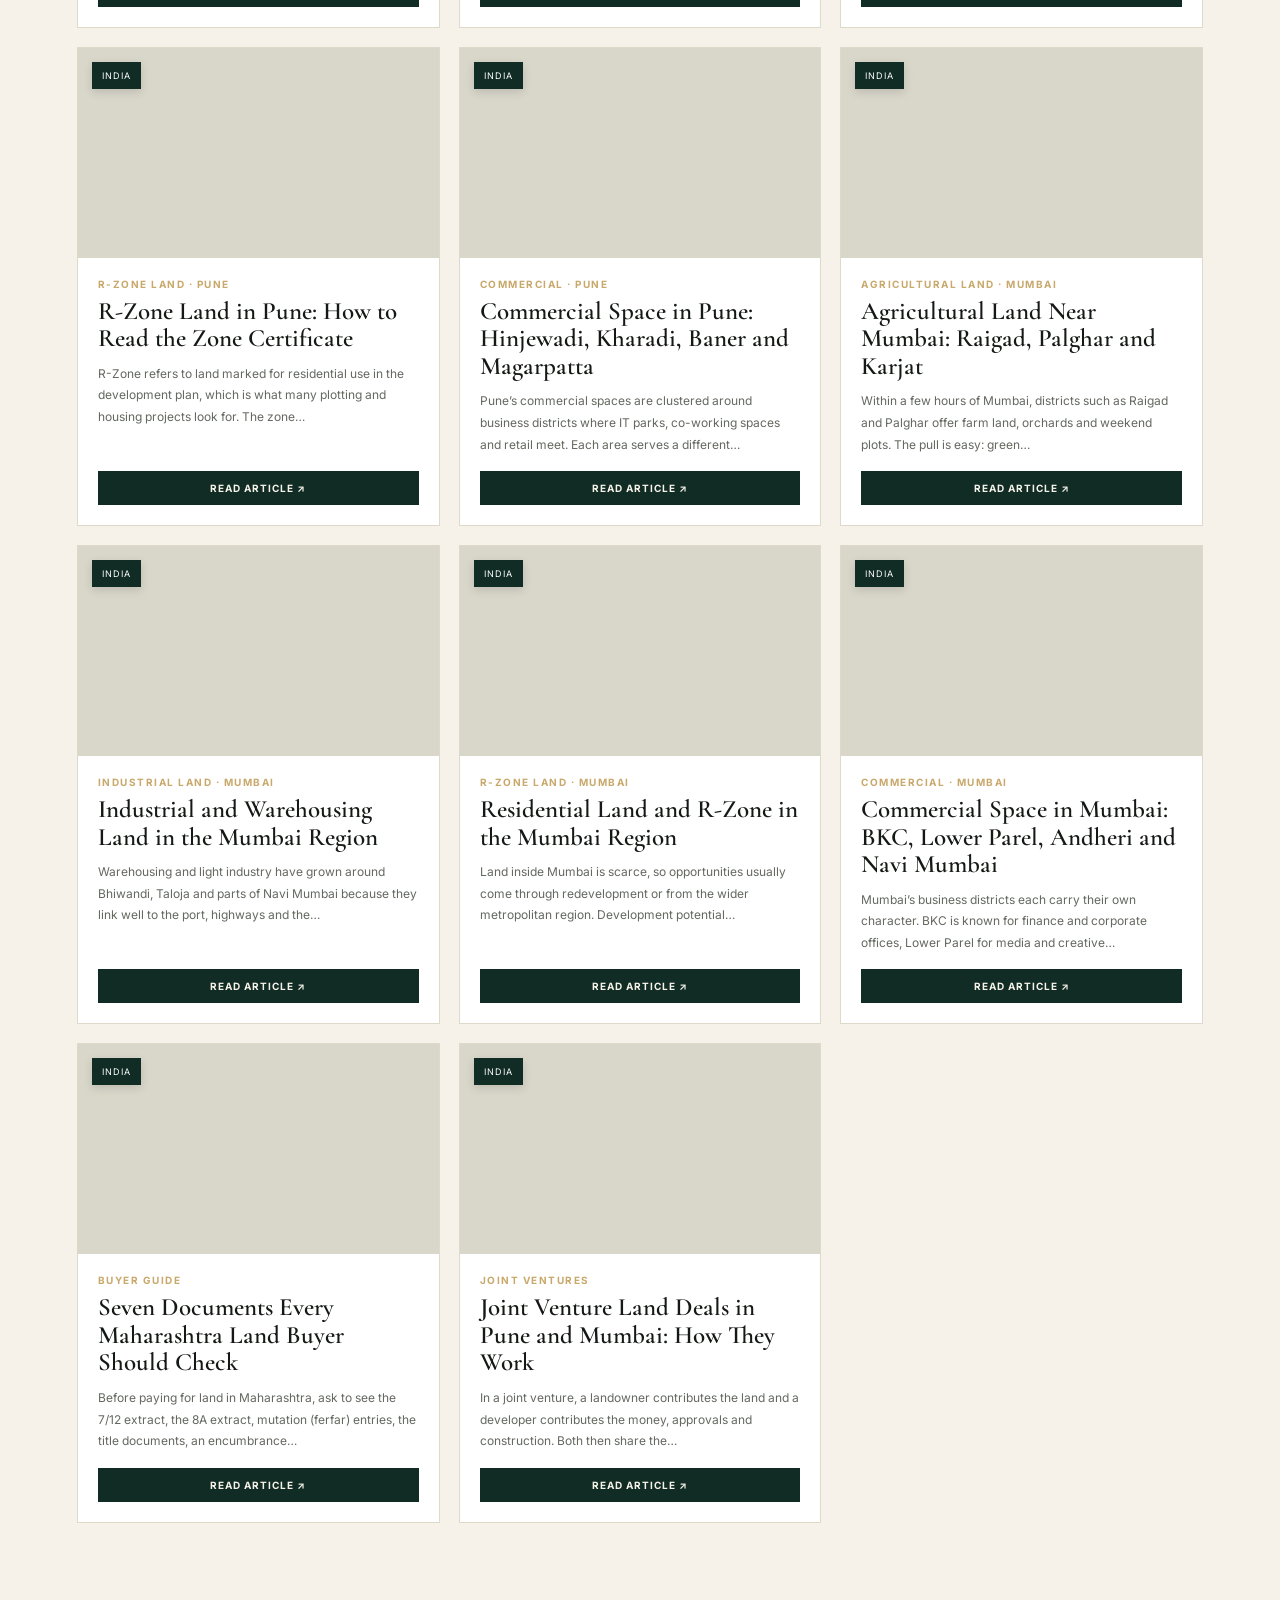
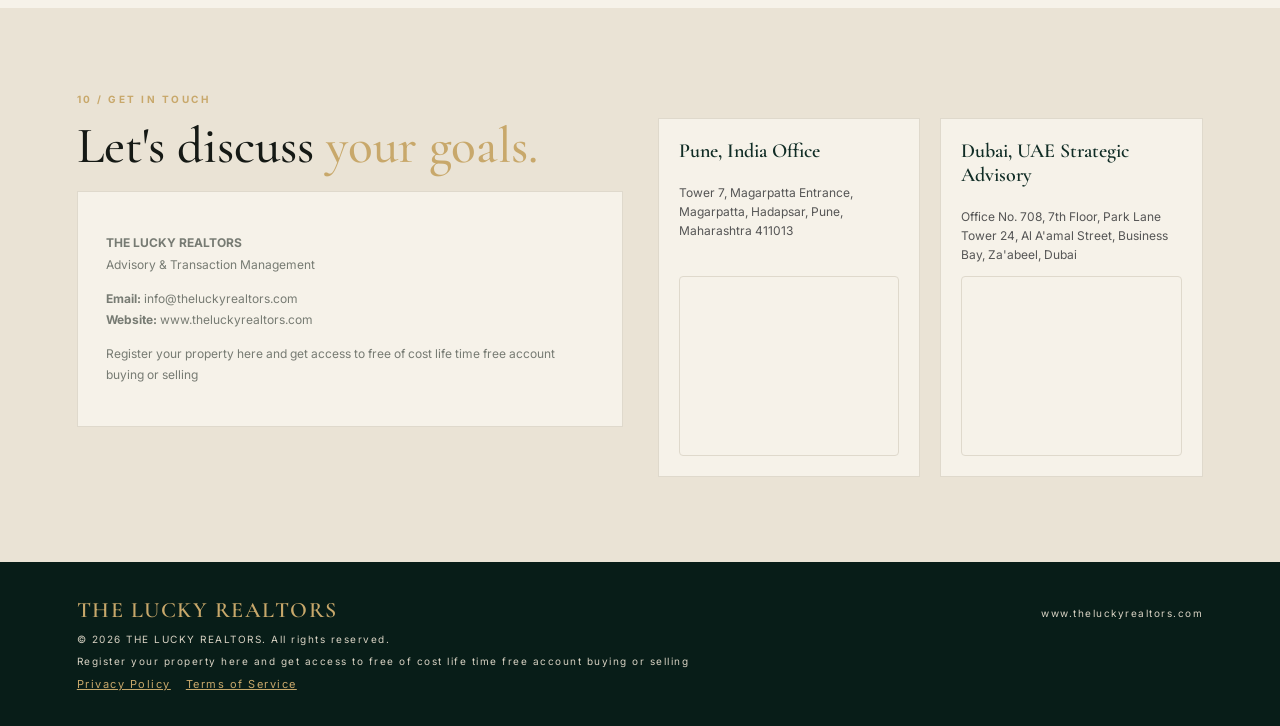
==== commit f4aafd60: "Update index.html" ====
--- a/index.html
+++ b/index.html
@@ -584,7 +584,7 @@
     <p>Register your property here and get access to free of cost life time free account buying or selling</p>
     <div class="footer-links">
       <a href="privacy-policy.html">Privacy Policy</a>
-      <a href="#about">Terms of Service</a>
+      <a href="terms-of-service.html">Terms of Service</a>
     </div>
   </div>
   <div>
@@ -1192,6 +1192,7 @@
         .catch(err => console.error(err));
     }
   }
-</script>
+  </script>
+<script src="articles.js"></script>
 </body>
 </html>
